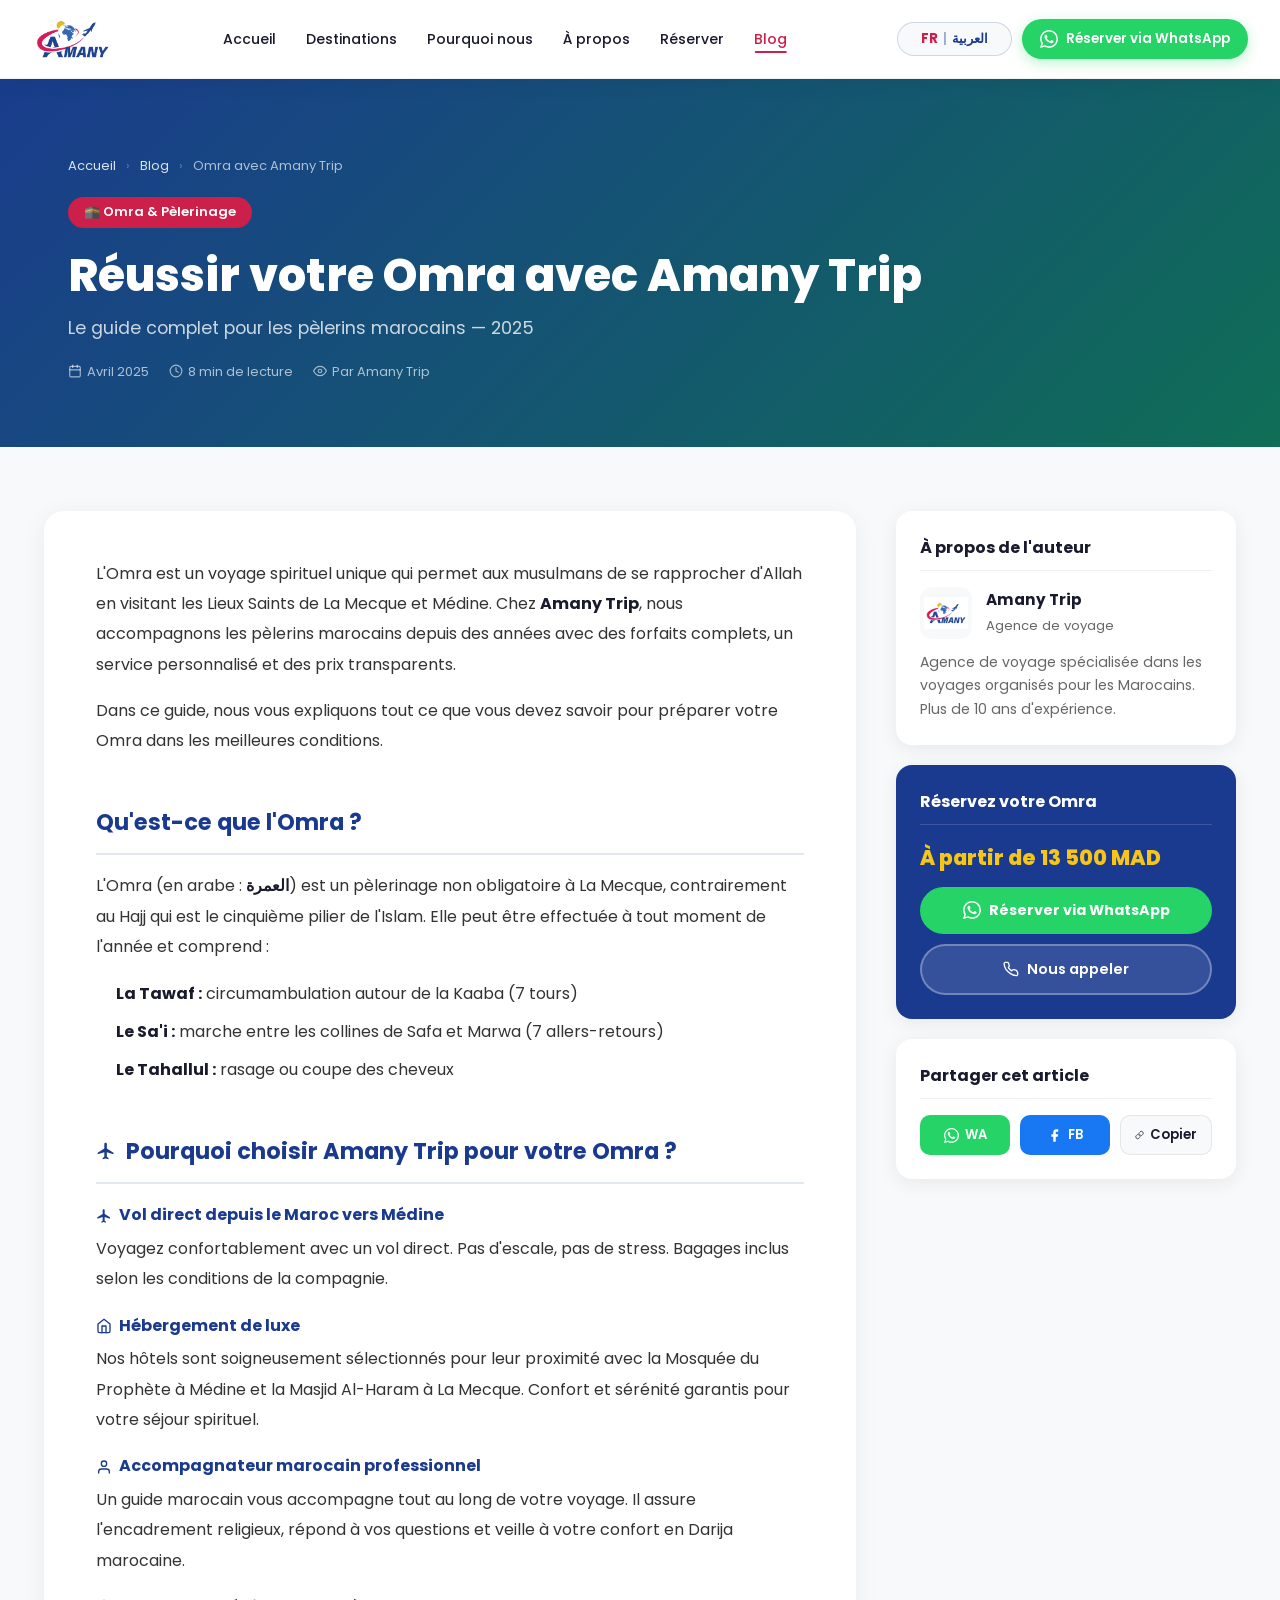
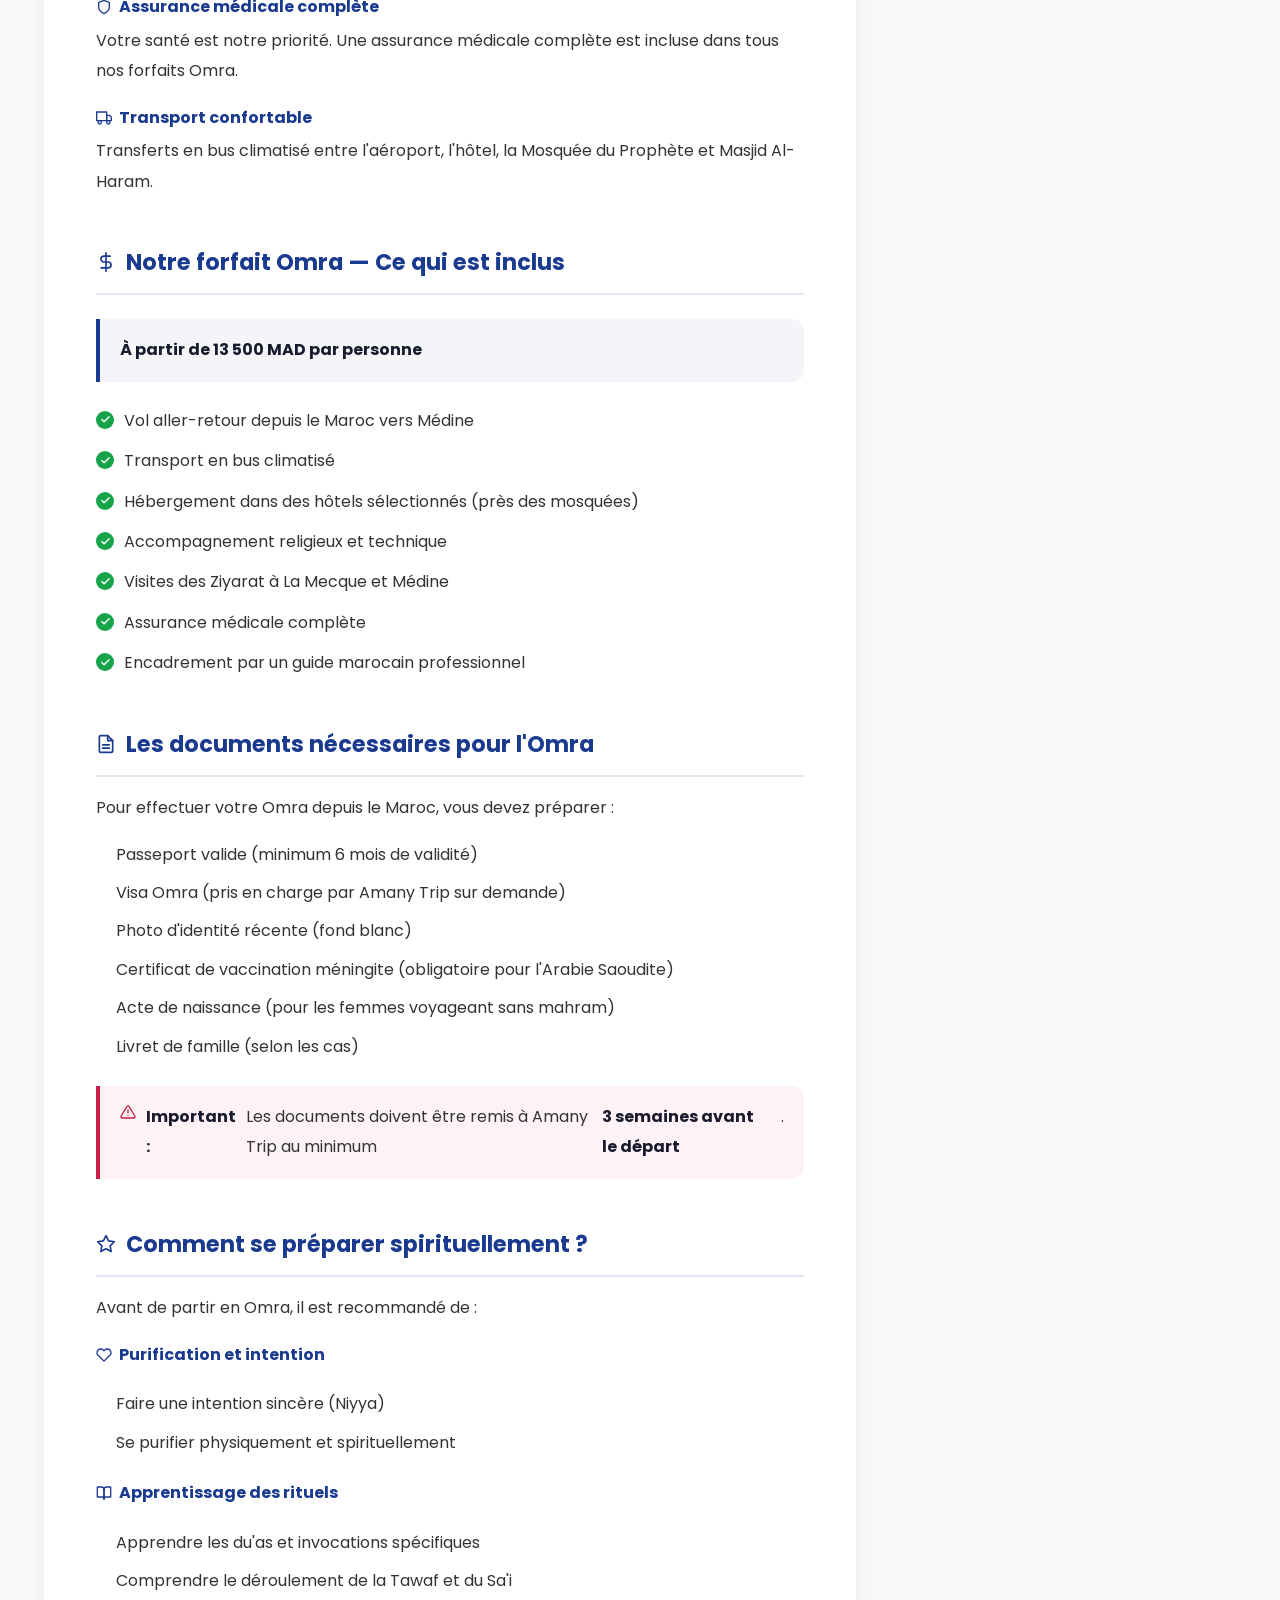
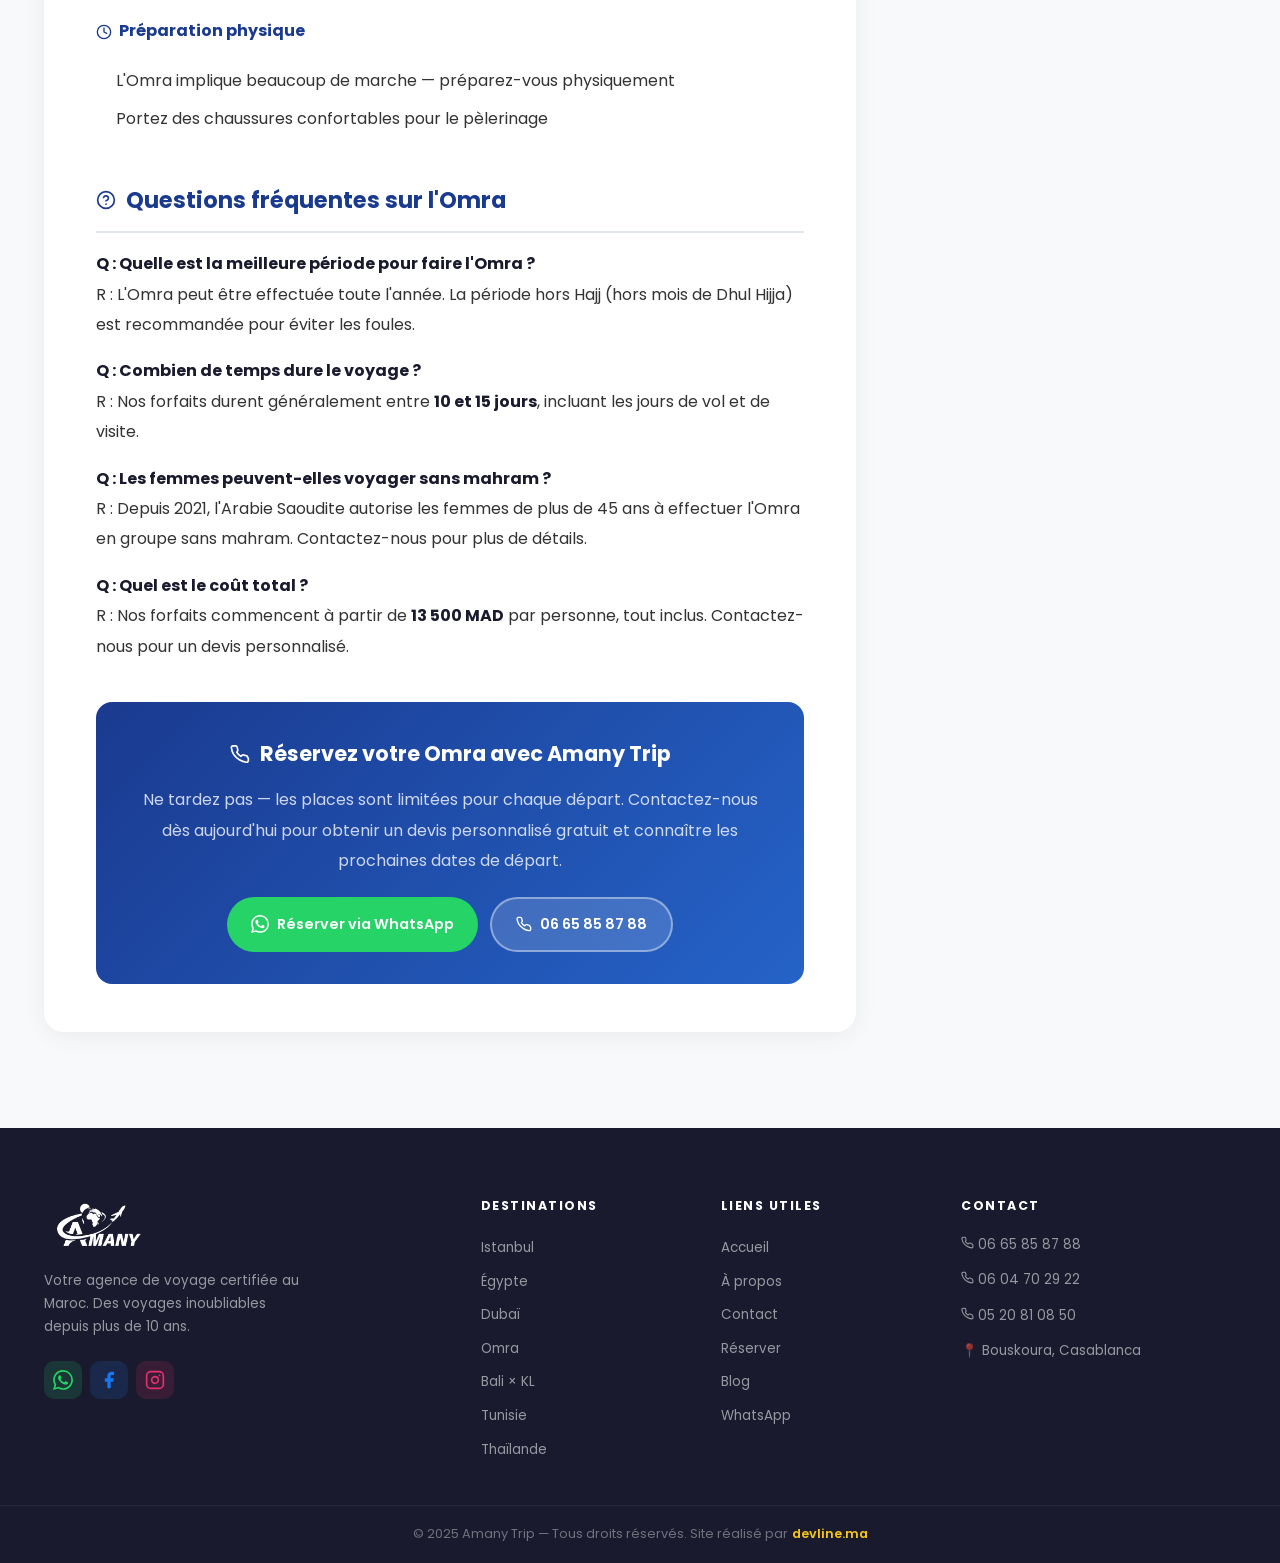
==== blog/omra-avec-amany-trip.html @ c5c7645f "adding the blog page" ====
<!DOCTYPE html>
<html lang="fr" dir="ltr">
<head>
  <meta charset="UTF-8">
  <meta name="viewport" content="width=device-width, initial-scale=1.0">
  <title>Réussir votre Omra avec Amany Trip — Guide Complet 2025</title>
  <meta name="description" content="Guide complet pour réussir votre Omra avec Amany Trip : vols directs depuis le Maroc, hébergement à La Mecque et Médine, documents requis, conseils spirituels et nos forfaits exclusifs à partir de 13 500 MAD.">
  <meta property="og:title" content="Réussir votre Omra avec Amany Trip — Guide Complet 2025">
  <meta property="og:description" content="Guide complet pour réussir votre Omra avec Amany Trip : vols directs, hébergement, documents et forfaits exclusifs à partir de 13 500 MAD.">
  <meta property="og:image" content="https://amanytrip.com/assets/images/logo.png">
  <meta property="og:type" content="article">
  <link rel="canonical" href="https://amanytrip.com/blog/omra-avec-amany-trip.html">
  <link rel="icon" href="../assets/images/logo.png">

  <script type="application/ld+json">
  {
    "@context": "https://schema.org",
    "@type": "Article",
    "headline": "Réussir votre Omra avec Amany Trip — Guide Complet 2025",
    "author": {"@type": "Organization", "name": "Amany Trip"},
    "publisher": {
      "@type": "Organization",
      "name": "Amany Trip",
      "logo": {"@type": "ImageObject", "url": "https://amanytrip.com/assets/images/logo.png"}
    },
    "datePublished": "2025-04-01",
    "dateModified": "2025-04-01",
    "image": "https://amanytrip.com/assets/images/logo.png",
    "description": "Guide complet pour réussir votre Omra avec Amany Trip : vols directs depuis le Maroc, hébergement, documents requis et forfaits exclusifs.",
    "url": "https://amanytrip.com/blog/omra-avec-amany-trip.html"
  }
  </script>

  <link rel="preconnect" href="https://fonts.googleapis.com">
  <link rel="preconnect" href="https://fonts.gstatic.com" crossorigin>
  <link rel="preconnect" href="https://cdn.jsdelivr.net">

  <link rel="preload" href="../assets/images/logo.png" as="image" fetchpriority="high">
  <link rel="preload" href="../assets/images/white logo.png" as="image">
  <link rel="preload" href="https://fonts.googleapis.com/css2?family=Poppins:wght@400;600;700;800&family=Tajawal:wght@400;700;800&display=swap" as="style">

  <link href="https://fonts.googleapis.com/css2?family=Poppins:wght@400;600;700;800&family=Tajawal:wght@400;700;800&display=swap" rel="stylesheet">

  <!-- Inline critical CSS (navbar) -->
  <style>
    :root{--primary:#1a3a8f;--secondary:#2563c8;--accent:#cc1f4a;--yellow:#f5c518;--wa:#25D366;--white:#fff;--light:#f8f9fa;--dark:#1a1a2e;--text:#333;--muted:#666;--radius:16px;--radius-sm:8px;--tr:0.3s cubic-bezier(.4,0,.2,1);--font:'Poppins',sans-serif}
    *,*::before,*::after{box-sizing:border-box;margin:0;padding:0}
    html{scroll-behavior:smooth}
    body{font-family:var(--font);color:var(--text);background:#fff;overflow-x:hidden;line-height:1.6}
    img{max-width:100%;display:block}a{text-decoration:none;color:inherit}ul{list-style:none}button{cursor:pointer;border:none;background:none;font-family:inherit}
    .container{max-width:1240px;margin:0 auto;padding:0 24px}
    .navbar{position:fixed;inset:0 0 auto 0;z-index:1000;background:#fff;box-shadow:0 2px 20px rgba(0,0,0,.07);transition:box-shadow var(--tr)}
    .nav-container{display:flex;align-items:center;justify-content:space-between;padding:10px 32px;max-width:1400px;margin:0 auto}
    .nav-logo img{height:58px}
    .nav-links{display:flex;align-items:center;gap:4px}
    .nav-link{font-size:.88rem;font-weight:500;color:var(--dark);padding:7px 13px;border-radius:8px;transition:var(--tr);position:relative}
    .nav-link::after{content:'';position:absolute;bottom:3px;left:50%;transform:translateX(-50%);width:0;height:2px;background:var(--accent);border-radius:2px;transition:width var(--tr)}
    .nav-link:hover::after,.nav-link.active::after,.nav-link.blog-active::after{width:55%}
    .nav-link:hover,.nav-link.blog-active{color:var(--accent)!important}
    .nav-actions{display:flex;align-items:center;gap:10px}
    .lang-toggle{display:flex;align-items:center;gap:5px;background:var(--light);border:1.5px solid rgba(26,58,143,.18);color:var(--primary);padding:6px 15px;border-radius:100px;font-size:.83rem;font-weight:600;transition:var(--tr);white-space:nowrap;min-width:115px;justify-content:center;cursor:pointer;font-family:var(--font)}
    .lang-toggle:hover{background:rgba(26,58,143,.07)}
    .lang-divider{opacity:.4}.lang-fr.active,.lang-ar.active{color:var(--accent);font-weight:700}
    .btn-whatsapp{display:inline-flex;align-items:center;gap:8px;background:var(--wa);color:#fff;padding:9px 18px;border-radius:100px;font-size:.84rem;font-weight:600;transition:var(--tr);box-shadow:0 4px 14px rgba(37,211,102,.3);white-space:nowrap}
    .btn-whatsapp:hover{background:#1dba58;transform:translateY(-2px)}
    .hamburger{display:none;flex-direction:column;gap:5px;padding:6px}
    .hamburger span{display:block;width:24px;height:2.5px;background:var(--dark);border-radius:2px;transition:var(--tr)}
    .mobile-menu{background:#fff;border-top:1px solid rgba(0,0,0,.06);max-height:0;overflow:hidden;transition:max-height .4s cubic-bezier(.4,0,.2,1)}
    .mobile-menu.open{max-height:580px}
    .mobile-menu ul{display:flex;flex-direction:column;gap:2px;padding:16px 28px 24px}
    .mobile-link{display:block;color:var(--dark)!important;font-size:.97rem;font-weight:500;padding:11px 0;border-bottom:1px solid rgba(0,0,0,.04)}
    .float-wa{position:fixed;bottom:30px;right:30px;width:60px;height:60px;background:var(--wa);border-radius:50%;display:flex;align-items:center;justify-content:center;color:#fff;z-index:9999;box-shadow:0 6px 22px rgba(37,211,102,.45);transition:var(--tr);animation:pulseWa 2.5s ease-in-out infinite;opacity:0;pointer-events:none;transform:scale(.7)}
    .float-wa.visible{opacity:1;pointer-events:all;transform:scale(1)}
    .float-wa:hover{transform:scale(1.1)!important}
    @keyframes pulseWa{0%,100%{box-shadow:0 6px 22px rgba(37,211,102,.45)}50%{box-shadow:0 6px 22px rgba(37,211,102,.45),0 0 0 12px rgba(37,211,102,.12)}}
    .float-wa-tip{position:absolute;right:70px;background:var(--dark);color:#fff;font-size:.76rem;font-weight:600;padding:7px 13px;border-radius:8px;white-space:nowrap;opacity:0;pointer-events:none;transition:var(--tr)}
    .float-wa-tip::after{content:'';position:absolute;left:100%;top:50%;transform:translateY(-50%);border:6px solid transparent;border-left-color:var(--dark)}
    .float-wa:hover .float-wa-tip{opacity:1}
    @media(max-width:1024px){.nav-links,.btn-whatsapp:not(.mobile-wa){display:none}.hamburger{display:flex}.mobile-menu{display:block}}
    @media(max-width:640px){.nav-container{padding:10px 18px}.float-wa{bottom:18px;right:18px}}
  </style>

  <link rel="preload" href="../css/main.css?v=1.1" as="style" onload="this.onload=null;this.rel='stylesheet'">
  <noscript><link rel="stylesheet" href="../css/main.css?v=1.1"></noscript>
  <link rel="preload" href="../css/blog.css?v=1.0" as="style" onload="this.onload=null;this.rel='stylesheet'">
  <noscript><link rel="stylesheet" href="../css/blog.css?v=1.0"></noscript>
  <link rel="stylesheet" href="../css/rtl.css?v=1.1" id="rtl-stylesheet" disabled>
</head>
<body>

<!-- ══════════════════ NAVBAR ══════════════════ -->
<nav class="navbar" id="navbar">
  <div class="nav-container">
    <a href="../index.html" class="nav-logo">
      <img src="../assets/images/logo.png" alt="Amany Trip" width="120" height="58" loading="eager" fetchpriority="high" decoding="sync">
    </a>

    <ul class="nav-links" id="nav-links">
      <li><a href="../index.html#home"         class="nav-link" data-fr="Accueil"       data-ar="الرئيسية">Accueil</a></li>
      <li><a href="../index.html#destinations" class="nav-link" data-fr="Destinations"  data-ar="الوجهات">Destinations</a></li>
      <li><a href="../index.html#pourquoi"     class="nav-link" data-fr="Pourquoi nous" data-ar="لماذا نحن">Pourquoi nous</a></li>
      <li><a href="../index.html#about"        class="nav-link" data-fr="À propos"      data-ar="من نحن">À propos</a></li>
      <li><a href="../index.html#contact"      class="nav-link" data-fr="Réserver"      data-ar="احجز">Réserver</a></li>
      <li><a href="../blog.html"               class="nav-link blog-active" data-fr="Blog" data-ar="المدونة">Blog</a></li>
    </ul>

    <div class="nav-actions">
      <button class="lang-toggle" id="lang-toggle" aria-label="Changer la langue">
        <span class="lang-fr active">FR</span>
        <span class="lang-divider">|</span>
        <span class="lang-ar">العربية</span>
      </button>
      <a href="https://wa.me/212604702922" target="_blank" rel="noopener" class="btn-whatsapp">
        <svg width="18" height="18" viewBox="0 0 24 24" fill="currentColor"><path d="M17.472 14.382c-.297-.149-1.758-.867-2.03-.967-.273-.099-.471-.148-.67.15-.197.297-.767.966-.94 1.164-.173.199-.347.223-.644.075-.297-.15-1.255-.463-2.39-1.475-.883-.788-1.48-1.761-1.653-2.059-.173-.297-.018-.458.13-.606.134-.133.298-.347.446-.52.149-.174.198-.298.298-.497.099-.198.05-.371-.025-.52-.075-.149-.669-1.612-.916-2.207-.242-.579-.487-.5-.669-.51-.173-.008-.371-.01-.57-.01-.198 0-.52.074-.792.372-.272.297-1.04 1.016-1.04 2.479 0 1.462 1.065 2.875 1.213 3.074.149.198 2.096 3.2 5.077 4.487.709.306 1.262.489 1.694.625.712.227 1.36.195 1.871.118.571-.085 1.758-.719 2.006-1.413.248-.694.248-1.289.173-1.413-.074-.124-.272-.198-.57-.347m-5.421 7.403h-.004a9.87 9.87 0 01-5.031-1.378l-.361-.214-3.741.982.998-3.648-.235-.374a9.86 9.86 0 01-1.51-5.26c.001-5.45 4.436-9.884 9.888-9.884 2.64 0 5.122 1.03 6.988 2.898a9.825 9.825 0 012.893 6.994c-.003 5.45-4.437 9.884-9.885 9.884m8.413-18.297A11.815 11.815 0 0012.05 0C5.495 0 .16 5.335.157 11.892c0 2.096.547 4.142 1.588 5.945L.057 24l6.305-1.654a11.882 11.882 0 005.683 1.448h.005c6.554 0 11.89-5.335 11.893-11.893a11.821 11.821 0 00-3.48-8.413z"/></svg>
        <span data-fr="Réserver via WhatsApp" data-ar="احجز عبر واتساب">Réserver via WhatsApp</span>
      </a>
      <button class="hamburger" id="hamburger" aria-label="Menu">
        <span></span><span></span><span></span>
      </button>
    </div>
  </div>

  <div class="mobile-menu" id="mobile-menu">
    <ul>
      <li><a href="../index.html#home"         class="nav-link mobile-link" data-fr="Accueil"       data-ar="الرئيسية">Accueil</a></li>
      <li><a href="../index.html#destinations" class="nav-link mobile-link" data-fr="Destinations"  data-ar="الوجهات">Destinations</a></li>
      <li><a href="../index.html#pourquoi"     class="nav-link mobile-link" data-fr="Pourquoi nous" data-ar="لماذا نحن">Pourquoi nous</a></li>
      <li><a href="../index.html#about"        class="nav-link mobile-link" data-fr="À propos"      data-ar="من نحن">À propos</a></li>
      <li><a href="../index.html#contact"      class="nav-link mobile-link" data-fr="Réserver"      data-ar="احجز">Réserver</a></li>
      <li><a href="../blog.html"               class="nav-link mobile-link" data-fr="Blog"          data-ar="المدونة">Blog</a></li>
      <li>
        <a href="https://wa.me/212604702922" target="_blank" rel="noopener" class="btn-whatsapp mobile-wa">
          <svg width="16" height="16" viewBox="0 0 24 24" fill="currentColor"><path d="M17.472 14.382c-.297-.149-1.758-.867-2.03-.967-.273-.099-.471-.148-.67.15-.197.297-.767.966-.94 1.164-.173.199-.347.223-.644.075-.297-.15-1.255-.463-2.39-1.475-.883-.788-1.48-1.761-1.653-2.059-.173-.297-.018-.458.13-.606.134-.133.298-.347.446-.52.149-.174.198-.298.298-.497.099-.198.05-.371-.025-.52-.075-.149-.669-1.612-.916-2.207-.242-.579-.487-.5-.669-.51-.173-.008-.371-.01-.57-.01-.198 0-.52.074-.792.372-.272.297-1.04 1.016-1.04 2.479 0 1.462 1.065 2.875 1.213 3.074.149.198 2.096 3.2 5.077 4.487.709.306 1.262.489 1.694.625.712.227 1.36.195 1.871.118.571-.085 1.758-.719 2.006-1.413.248-.694.248-1.289.173-1.413-.074-.124-.272-.198-.57-.347m-5.421 7.403h-.004a9.87 9.87 0 01-5.031-1.378l-.361-.214-3.741.982.998-3.648-.235-.374a9.86 9.86 0 01-1.51-5.26c.001-5.45 4.436-9.884 9.888-9.884 2.64 0 5.122 1.03 6.988 2.898a9.825 9.825 0 012.893 6.994c-.003 5.45-4.437 9.884-9.885 9.884m8.413-18.297A11.815 11.815 0 0012.05 0C5.495 0 .16 5.335.157 11.892c0 2.096.547 4.142 1.588 5.945L.057 24l6.305-1.654a11.882 11.882 0 005.683 1.448h.005c6.554 0 11.89-5.335 11.893-11.893a11.821 11.821 0 00-3.48-8.413z"/></svg>
          <span data-fr="Réserver via WhatsApp" data-ar="احجز عبر واتساب">Réserver via WhatsApp</span>
        </a>
      </li>
    </ul>
  </div>
</nav>

<!-- ══════════════════ ARTICLE HERO ══════════════════ -->
<section class="article-hero" aria-label="Article Omra">
  <div class="article-hero-bg" aria-hidden="true">
    <picture>
      <source media="(max-width: 768px)" srcset="../assets/images/omra-blog-phone.jpg">
      <img src="../assets/images/omra-blog-pc.jpg" alt="" fetchpriority="high" decoding="async">
    </picture>
  </div>
  <div class="container">
    <div class="article-hero-inner">
      <nav class="breadcrumb" aria-label="Fil d'Ariane">
        <a href="../index.html" data-fr="Accueil" data-ar="الرئيسية">Accueil</a>
        <span class="bc-sep">›</span>
        <a href="../blog.html" data-fr="Blog" data-ar="المدونة">Blog</a>
        <span class="bc-sep">›</span>
        <span data-fr="Omra avec Amany Trip" data-ar="العمرة مع أماني تريب">Omra avec Amany Trip</span>
      </nav>

      <span class="article-category-badge">🕋 <span data-fr="Omra &amp; Pèlerinage" data-ar="العمرة والحج">Omra &amp; Pèlerinage</span></span>

      <h1 data-fr="Réussir votre Omra avec Amany Trip"
          data-ar="نجاح عمرتك مع أماني تريب">
        Réussir votre Omra avec Amany Trip
      </h1>
      <p class="article-subtitle"
         data-fr="Le guide complet pour les pèlerins marocains — 2025"
         data-ar="الدليل الشامل للحجاج المغاربة — 2025">
        Le guide complet pour les pèlerins marocains — 2025
      </p>

      <div class="article-meta">
        <span class="meta-item">
          <svg class="ic" width="14" height="14" viewBox="0 0 24 24" fill="none" stroke="currentColor" stroke-width="2" stroke-linecap="round" stroke-linejoin="round" aria-hidden="true"><rect x="3" y="4" width="18" height="18" rx="2"/><line x1="16" y1="2" x2="16" y2="6"/><line x1="8" y1="2" x2="8" y2="6"/><line x1="3" y1="10" x2="21" y2="10"/></svg>
          <span data-fr="Avril 2025" data-ar="أبريل 2025">Avril 2025</span>
        </span>
        <span class="meta-item">
          <svg class="ic" width="14" height="14" viewBox="0 0 24 24" fill="none" stroke="currentColor" stroke-width="2" stroke-linecap="round" stroke-linejoin="round" aria-hidden="true"><circle cx="12" cy="12" r="10"/><polyline points="12 6 12 12 16 14"/></svg>
          <span data-fr="8 min de lecture" data-ar="8 دقائق قراءة">8 min de lecture</span>
        </span>
        <span class="meta-item">
          <svg class="ic" width="14" height="14" viewBox="0 0 24 24" fill="none" stroke="currentColor" stroke-width="2" stroke-linecap="round" stroke-linejoin="round" aria-hidden="true"><path d="M1 12s4-8 11-8 11 8 11 8-4 8-11 8-11-8-11-8z"/><circle cx="12" cy="12" r="3"/></svg>
          <span data-fr="Par Amany Trip" data-ar="بقلم أماني تريب">Par Amany Trip</span>
        </span>
      </div>
    </div>
  </div>
</section>

<!-- ══════════════════ ARTICLE BODY ══════════════════ -->
<div class="article-wrapper">
  <div class="container">
    <div class="article-layout">

      <!-- ── LEFT: Article content ── -->
      <main class="article-content-wrap">
        <article class="article-content" id="article-content">

          <!-- ═══ FRENCH VERSION ═══ -->
          <div class="lang-block lang-block-fr">

            <p>L'Omra est un voyage spirituel unique qui permet aux musulmans de se rapprocher d'Allah en visitant les Lieux Saints de La Mecque et Médine. Chez <strong>Amany Trip</strong>, nous accompagnons les pèlerins marocains depuis des années avec des forfaits complets, un service personnalisé et des prix transparents.</p>

            <p>Dans ce guide, nous vous expliquons tout ce que vous devez savoir pour préparer votre Omra dans les meilleures conditions.</p>

            <h2>Qu'est-ce que l'Omra ?</h2>
            <p>L'Omra (en arabe : <strong>العمرة</strong>) est un pèlerinage non obligatoire à La Mecque, contrairement au Hajj qui est le cinquième pilier de l'Islam. Elle peut être effectuée à tout moment de l'année et comprend :</p>
            <ul>
              <li><strong>La Tawaf :</strong> circumambulation autour de la Kaaba (7 tours)</li>
              <li><strong>Le Sa'i :</strong> marche entre les collines de Safa et Marwa (7 allers-retours)</li>
              <li><strong>Le Tahallul :</strong> rasage ou coupe des cheveux</li>
            </ul>

            <h2>
              <svg width="20" height="20" viewBox="0 0 24 24" fill="currentColor" aria-hidden="true"><path d="M21 16v-2l-8-5V3.5c0-.83-.67-1.5-1.5-1.5S10 2.67 10 3.5V9l-8 5v2l8-2.5V19l-2 1.5V22l3.5-1 3.5 1v-1.5L13 19v-5.5l8 2.5z"/></svg>
              Pourquoi choisir Amany Trip pour votre Omra ?
            </h2>

            <p><strong class="feature-label">
              <svg width="16" height="16" viewBox="0 0 24 24" fill="currentColor" aria-hidden="true"><path d="M21 16v-2l-8-5V3.5c0-.83-.67-1.5-1.5-1.5S10 2.67 10 3.5V9l-8 5v2l8-2.5V19l-2 1.5V22l3.5-1 3.5 1v-1.5L13 19v-5.5l8 2.5z"/></svg>
              Vol direct depuis le Maroc vers Médine
            </strong><br>
            Voyagez confortablement avec un vol direct. Pas d'escale, pas de stress. Bagages inclus selon les conditions de la compagnie.</p>

            <p><strong class="feature-label">
              <svg width="16" height="16" viewBox="0 0 24 24" fill="none" stroke="currentColor" stroke-width="2" stroke-linecap="round" stroke-linejoin="round" aria-hidden="true"><path d="M3 9l9-7 9 7v11a2 2 0 0 1-2 2H5a2 2 0 0 1-2-2z"/><polyline points="9 22 9 12 15 12 15 22"/></svg>
              Hébergement de luxe
            </strong><br>
            Nos hôtels sont soigneusement sélectionnés pour leur proximité avec la Mosquée du Prophète à Médine et la Masjid Al-Haram à La Mecque. Confort et sérénité garantis pour votre séjour spirituel.</p>

            <p><strong class="feature-label">
              <svg width="16" height="16" viewBox="0 0 24 24" fill="none" stroke="currentColor" stroke-width="2" stroke-linecap="round" stroke-linejoin="round" aria-hidden="true"><path d="M20 21v-2a4 4 0 0 0-4-4H8a4 4 0 0 0-4 4v2"/><circle cx="12" cy="7" r="4"/></svg>
              Accompagnateur marocain professionnel
            </strong><br>
            Un guide marocain vous accompagne tout au long de votre voyage. Il assure l'encadrement religieux, répond à vos questions et veille à votre confort en Darija marocaine.</p>

            <p><strong class="feature-label">
              <svg width="16" height="16" viewBox="0 0 24 24" fill="none" stroke="currentColor" stroke-width="2" stroke-linecap="round" stroke-linejoin="round" aria-hidden="true"><path d="M12 22s8-4 8-10V5l-8-3-8 3v7c0 6 8 10 8 10z"/></svg>
              Assurance médicale complète
            </strong><br>
            Votre santé est notre priorité. Une assurance médicale complète est incluse dans tous nos forfaits Omra.</p>

            <p><strong class="feature-label">
              <svg width="16" height="16" viewBox="0 0 24 24" fill="none" stroke="currentColor" stroke-width="2" stroke-linecap="round" stroke-linejoin="round" aria-hidden="true"><rect x="1" y="3" width="15" height="13"/><polygon points="16 8 20 8 23 11 23 16 16 16 16 8"/><circle cx="5.5" cy="18.5" r="2.5"/><circle cx="18.5" cy="18.5" r="2.5"/></svg>
              Transport confortable
            </strong><br>
            Transferts en bus climatisé entre l'aéroport, l'hôtel, la Mosquée du Prophète et Masjid Al-Haram.</p>

            <h2>
              <svg width="20" height="20" viewBox="0 0 24 24" fill="none" stroke="currentColor" stroke-width="2" stroke-linecap="round" stroke-linejoin="round" aria-hidden="true"><line x1="12" y1="1" x2="12" y2="23"/><path d="M17 5H9.5a3.5 3.5 0 0 0 0 7h5a3.5 3.5 0 0 1 0 7H6"/></svg>
              Notre forfait Omra — Ce qui est inclus
            </h2>
            <div class="info-box">
              <strong>À partir de 13 500 MAD par personne</strong>
            </div>
            <ul class="list-included">
              <li>Vol aller-retour depuis le Maroc vers Médine</li>
              <li>Transport en bus climatisé</li>
              <li>Hébergement dans des hôtels sélectionnés (près des mosquées)</li>
              <li>Accompagnement religieux et technique</li>
              <li>Visites des Ziyarat à La Mecque et Médine</li>
              <li>Assurance médicale complète</li>
              <li>Encadrement par un guide marocain professionnel</li>
            </ul>

            <h2>
              <svg width="20" height="20" viewBox="0 0 24 24" fill="none" stroke="currentColor" stroke-width="2" stroke-linecap="round" stroke-linejoin="round" aria-hidden="true"><path d="M14 2H6a2 2 0 0 0-2 2v16a2 2 0 0 0 2 2h12a2 2 0 0 0 2-2V8z"/><polyline points="14 2 14 8 20 8"/><line x1="16" y1="13" x2="8" y2="13"/><line x1="16" y1="17" x2="8" y2="17"/></svg>
              Les documents nécessaires pour l'Omra
            </h2>
            <p>Pour effectuer votre Omra depuis le Maroc, vous devez préparer :</p>
            <ul>
              <li>Passeport valide (minimum 6 mois de validité)</li>
              <li>Visa Omra (pris en charge par Amany Trip sur demande)</li>
              <li>Photo d'identité récente (fond blanc)</li>
              <li>Certificat de vaccination méningite (obligatoire pour l'Arabie Saoudite)</li>
              <li>Acte de naissance (pour les femmes voyageant sans mahram)</li>
              <li>Livret de famille (selon les cas)</li>
            </ul>
            <div class="warning-box">
              <svg width="16" height="16" viewBox="0 0 24 24" fill="none" stroke="currentColor" stroke-width="2" stroke-linecap="round" stroke-linejoin="round" aria-hidden="true"><path d="M10.29 3.86L1.82 18a2 2 0 0 0 1.71 3h16.94a2 2 0 0 0 1.71-3L13.71 3.86a2 2 0 0 0-3.42 0z"/><line x1="12" y1="9" x2="12" y2="13"/><line x1="12" y1="17" x2="12.01" y2="17"/></svg>
              <strong>Important :</strong> Les documents doivent être remis à Amany Trip au minimum <strong>3 semaines avant le départ</strong>.
            </div>

            <h2>
              <svg width="20" height="20" viewBox="0 0 24 24" fill="none" stroke="currentColor" stroke-width="2" stroke-linecap="round" stroke-linejoin="round" aria-hidden="true"><polygon points="12 2 15.09 8.26 22 9.27 17 14.14 18.18 21.02 12 17.77 5.82 21.02 7 14.14 2 9.27 8.91 8.26 12 2"/></svg>
              Comment se préparer spirituellement ?
            </h2>
            <p>Avant de partir en Omra, il est recommandé de :</p>
            <p><strong class="feature-label">
              <svg width="16" height="16" viewBox="0 0 24 24" fill="none" stroke="currentColor" stroke-width="2" stroke-linecap="round" stroke-linejoin="round" aria-hidden="true"><path d="M20.84 4.61a5.5 5.5 0 0 0-7.78 0L12 5.67l-1.06-1.06a5.5 5.5 0 0 0-7.78 7.78l1.06 1.06L12 21.23l7.78-7.78 1.06-1.06a5.5 5.5 0 0 0 0-7.78z"/></svg>
              Purification et intention
            </strong></p>
            <ul>
              <li>Faire une intention sincère (Niyya)</li>
              <li>Se purifier physiquement et spirituellement</li>
            </ul>
            <p><strong class="feature-label">
              <svg width="16" height="16" viewBox="0 0 24 24" fill="none" stroke="currentColor" stroke-width="2" stroke-linecap="round" stroke-linejoin="round" aria-hidden="true"><path d="M2 3h6a4 4 0 0 1 4 4v14a3 3 0 0 0-3-3H2z"/><path d="M22 3h-6a4 4 0 0 0-4 4v14a3 3 0 0 1 3-3h7z"/></svg>
              Apprentissage des rituels
            </strong></p>
            <ul>
              <li>Apprendre les du'as et invocations spécifiques</li>
              <li>Comprendre le déroulement de la Tawaf et du Sa'i</li>
            </ul>
            <p><strong class="feature-label">
              <svg width="16" height="16" viewBox="0 0 24 24" fill="none" stroke="currentColor" stroke-width="2" stroke-linecap="round" stroke-linejoin="round" aria-hidden="true"><circle cx="12" cy="12" r="10"/><polyline points="12 6 12 12 16 14"/></svg>
              Préparation physique
            </strong></p>
            <ul>
              <li>L'Omra implique beaucoup de marche — préparez-vous physiquement</li>
              <li>Portez des chaussures confortables pour le pèlerinage</li>
            </ul>

            <h2>
              <svg width="20" height="20" viewBox="0 0 24 24" fill="none" stroke="currentColor" stroke-width="2" stroke-linecap="round" stroke-linejoin="round" aria-hidden="true"><circle cx="12" cy="12" r="10"/><path d="M9.09 9a3 3 0 0 1 5.83 1c0 2-3 3-3 3"/><line x1="12" y1="17" x2="12.01" y2="17"/></svg>
              Questions fréquentes sur l'Omra
            </h2>

            <p><strong>Q : Quelle est la meilleure période pour faire l'Omra ?</strong><br>
            R : L'Omra peut être effectuée toute l'année. La période hors Hajj (hors mois de Dhul Hijja) est recommandée pour éviter les foules.</p>

            <p><strong>Q : Combien de temps dure le voyage ?</strong><br>
            R : Nos forfaits durent généralement entre <strong>10 et 15 jours</strong>, incluant les jours de vol et de visite.</p>

            <p><strong>Q : Les femmes peuvent-elles voyager sans mahram ?</strong><br>
            R : Depuis 2021, l'Arabie Saoudite autorise les femmes de plus de 45 ans à effectuer l'Omra en groupe sans mahram. Contactez-nous pour plus de détails.</p>

            <p><strong>Q : Quel est le coût total ?</strong><br>
            R : Nos forfaits commencent à partir de <strong>13 500 MAD</strong> par personne, tout inclus. Contactez-nous pour un devis personnalisé.</p>

            <div class="cta-box">
              <h3>
                <svg width="20" height="20" viewBox="0 0 24 24" fill="none" stroke="currentColor" stroke-width="2" stroke-linecap="round" stroke-linejoin="round" aria-hidden="true"><path d="M22 16.92v3a2 2 0 0 1-2.18 2 19.79 19.79 0 0 1-8.63-3.07A19.5 19.5 0 0 1 4.69 13a19.79 19.79 0 0 1-3.07-8.67A2 2 0 0 1 3.6 2.18h3a2 2 0 0 1 2 1.72 12.84 12.84 0 0 0 .7 2.81 2 2 0 0 1-.45 2.11L8.09 9.91A16 16 0 0 0 13 14.83l1.27-1.27a2 2 0 0 1 2.11-.45 12.84 12.84 0 0 0 2.81.7A2 2 0 0 1 21 16z"/></svg>
                Réservez votre Omra avec Amany Trip
              </h3>
              <p>Ne tardez pas — les places sont limitées pour chaque départ. Contactez-nous dès aujourd'hui pour obtenir un devis personnalisé gratuit et connaître les prochaines dates de départ.</p>
              <div class="cta-btns">
                <a href="https://wa.me/212604702922?text=Bonjour%2C%20je%20souhaite%20r%C3%A9server%20l%27Omra%20avec%20Amany%20Trip" target="_blank" rel="noopener" class="btn-wa-art">
                  <svg width="18" height="18" viewBox="0 0 24 24" fill="currentColor" aria-hidden="true"><path d="M17.472 14.382c-.297-.149-1.758-.867-2.03-.967-.273-.099-.471-.148-.67.15-.197.297-.767.966-.94 1.164-.173.199-.347.223-.644.075-.297-.15-1.255-.463-2.39-1.475-.883-.788-1.48-1.761-1.653-2.059-.173-.297-.018-.458.13-.606.134-.133.298-.347.446-.52.149-.174.198-.298.298-.497.099-.198.05-.371-.025-.52-.075-.149-.669-1.612-.916-2.207-.242-.579-.487-.5-.669-.51-.173-.008-.371-.01-.57-.01-.198 0-.52.074-.792.372-.272.297-1.04 1.016-1.04 2.479 0 1.462 1.065 2.875 1.213 3.074.149.198 2.096 3.2 5.077 4.487.709.306 1.262.489 1.694.625.712.227 1.36.195 1.871.118.571-.085 1.758-.719 2.006-1.413.248-.694.248-1.289.173-1.413-.074-.124-.272-.198-.57-.347m-5.421 7.403h-.004a9.87 9.87 0 01-5.031-1.378l-.361-.214-3.741.982.998-3.648-.235-.374a9.86 9.86 0 01-1.51-5.26c.001-5.45 4.436-9.884 9.888-9.884 2.64 0 5.122 1.03 6.988 2.898a9.825 9.825 0 012.893 6.994c-.003 5.45-4.437 9.884-9.885 9.884m8.413-18.297A11.815 11.815 0 0012.05 0C5.495 0 .16 5.335.157 11.892c0 2.096.547 4.142 1.588 5.945L.057 24l6.305-1.654a11.882 11.882 0 005.683 1.448h.005c6.554 0 11.89-5.335 11.893-11.893a11.821 11.821 0 00-3.48-8.413z"/></svg>
                  Réserver via WhatsApp
                </a>
                <a href="tel:+212665858788" class="btn-tel-art">
                  <svg width="16" height="16" viewBox="0 0 24 24" fill="none" stroke="currentColor" stroke-width="2" stroke-linecap="round" stroke-linejoin="round" aria-hidden="true"><path d="M22 16.92v3a2 2 0 0 1-2.18 2 19.79 19.79 0 0 1-8.63-3.07A19.5 19.5 0 0 1 4.69 13a19.79 19.79 0 0 1-3.07-8.67A2 2 0 0 1 3.6 2.18h3a2 2 0 0 1 2 1.72 12.84 12.84 0 0 0 .7 2.81 2 2 0 0 1-.45 2.11L8.09 9.91A16 16 0 0 0 13 14.83l1.27-1.27a2 2 0 0 1 2.11-.45 12.84 12.84 0 0 0 2.81.7A2 2 0 0 1 21 16z"/></svg>
                  06 65 85 87 88
                </a>
              </div>
            </div>

          </div><!-- end .lang-block-fr -->

          <!-- ═══ ARABIC VERSION ═══ -->
          <div class="lang-block lang-block-ar" style="display:none; direction:rtl; text-align:right;">

            <p>العمرة رحلة روحية فريدة تتيح للمسلمين التقرب من الله بزيارة البقاع المقدسة في مكة المكرمة والمدينة المنورة. في <strong>أماني تريب</strong>، نرافق الحجاج المغاربة منذ سنوات بباقات متكاملة وخدمة شخصية وأسعار شفافة.</p>

            <p>في هذا الدليل، نشرح لك كل ما تحتاج معرفته للتحضير لعمرتك في أفضل الظروف.</p>

            <h2>ما هي العمرة؟</h2>
            <p>العمرة هي حج غير واجب إلى مكة المكرمة، على عكس الحج الذي هو الركن الخامس من أركان الإسلام. يمكن أداؤها في أي وقت من السنة وتشمل:</p>
            <ul>
              <li><strong>الطواف:</strong> سبعة أشواط حول الكعبة المشرفة</li>
              <li><strong>السعي:</strong> المشي بين الصفا والمروة (سبعة أشواط)</li>
              <li><strong>التحلل:</strong> حلق أو تقصير الشعر</li>
            </ul>

            <h2>
              <svg width="20" height="20" viewBox="0 0 24 24" fill="currentColor" aria-hidden="true"><path d="M21 16v-2l-8-5V3.5c0-.83-.67-1.5-1.5-1.5S10 2.67 10 3.5V9l-8 5v2l8-2.5V19l-2 1.5V22l3.5-1 3.5 1v-1.5L13 19v-5.5l8 2.5z"/></svg>
              لماذا تختار أماني تريب لعمرتك؟
            </h2>

            <p><strong class="feature-label">
              <svg width="16" height="16" viewBox="0 0 24 24" fill="currentColor" aria-hidden="true"><path d="M21 16v-2l-8-5V3.5c0-.83-.67-1.5-1.5-1.5S10 2.67 10 3.5V9l-8 5v2l8-2.5V19l-2 1.5V22l3.5-1 3.5 1v-1.5L13 19v-5.5l8 2.5z"/></svg>
              رحلة مباشرة من المغرب إلى المدينة المنورة
            </strong><br>
            سافر بكل ارتياح برحلة مباشرة. بدون توقف ودون ضغط. الأمتعة مشمولة وفق شروط الناقل الجوي.</p>

            <p><strong class="feature-label">
              <svg width="16" height="16" viewBox="0 0 24 24" fill="none" stroke="currentColor" stroke-width="2" stroke-linecap="round" stroke-linejoin="round" aria-hidden="true"><path d="M3 9l9-7 9 7v11a2 2 0 0 1-2 2H5a2 2 0 0 1-2-2z"/><polyline points="9 22 9 12 15 12 15 22"/></svg>
              إقامة فاخرة
            </strong><br>
            تم اختيار فنادقنا بعناية لقربها من المسجد النبوي في المدينة والمسجد الحرام في مكة. راحة وطمأنينة مضمونتان لإقامتك الروحية.</p>

            <p><strong class="feature-label">
              <svg width="16" height="16" viewBox="0 0 24 24" fill="none" stroke="currentColor" stroke-width="2" stroke-linecap="round" stroke-linejoin="round" aria-hidden="true"><path d="M20 21v-2a4 4 0 0 0-4-4H8a4 4 0 0 0-4 4v2"/><circle cx="12" cy="7" r="4"/></svg>
              مرافق مغربي محترف
            </strong><br>
            مرشد مغربي يرافقك طوال رحلتك. يضمن التأطير الديني، يجيب على أسئلتك ويسهر على راحتك باللهجة المغربية.</p>

            <p><strong class="feature-label">
              <svg width="16" height="16" viewBox="0 0 24 24" fill="none" stroke="currentColor" stroke-width="2" stroke-linecap="round" stroke-linejoin="round" aria-hidden="true"><path d="M12 22s8-4 8-10V5l-8-3-8 3v7c0 6 8 10 8 10z"/></svg>
              تأمين طبي شامل
            </strong><br>
            صحتك أولويتنا. التأمين الطبي الشامل مشمول في جميع باقات العمرة.</p>

            <p><strong class="feature-label">
              <svg width="16" height="16" viewBox="0 0 24 24" fill="none" stroke="currentColor" stroke-width="2" stroke-linecap="round" stroke-linejoin="round" aria-hidden="true"><rect x="1" y="3" width="15" height="13"/><polygon points="16 8 20 8 23 11 23 16 16 16 16 8"/><circle cx="5.5" cy="18.5" r="2.5"/><circle cx="18.5" cy="18.5" r="2.5"/></svg>
              نقل مريح
            </strong><br>
            تنقلات بحافلة مكيفة بين المطار والفندق والمسجد النبوي والمسجد الحرام.</p>

            <h2>
              <svg width="20" height="20" viewBox="0 0 24 24" fill="none" stroke="currentColor" stroke-width="2" stroke-linecap="round" stroke-linejoin="round" aria-hidden="true"><line x1="12" y1="1" x2="12" y2="23"/><path d="M17 5H9.5a3.5 3.5 0 0 0 0 7h5a3.5 3.5 0 0 1 0 7H6"/></svg>
              باقة العمرة — ما المشمول
            </h2>
            <div class="info-box">
              <strong>ابتداءً من 13,500 درهم للشخص</strong>
            </div>
            <ul class="list-included">
              <li>رحلة جوية ذهاباً وإياباً من المغرب إلى المدينة المنورة</li>
              <li>نقل بحافلة مكيفة</li>
              <li>إقامة في فنادق مختارة (قرب المساجد)</li>
              <li>تأطير ديني وتقني</li>
              <li>زيارة الزيارات في مكة والمدينة</li>
              <li>تأمين طبي شامل</li>
              <li>مرافقة مرشد مغربي محترف</li>
            </ul>

            <h2>
              <svg width="20" height="20" viewBox="0 0 24 24" fill="none" stroke="currentColor" stroke-width="2" stroke-linecap="round" stroke-linejoin="round" aria-hidden="true"><path d="M14 2H6a2 2 0 0 0-2 2v16a2 2 0 0 0 2 2h12a2 2 0 0 0 2-2V8z"/><polyline points="14 2 14 8 20 8"/><line x1="16" y1="13" x2="8" y2="13"/><line x1="16" y1="17" x2="8" y2="17"/></svg>
              الوثائق المطلوبة للعمرة
            </h2>
            <p>للقيام بعمرتك من المغرب، يجب إعداد:</p>
            <ul>
              <li>جواز سفر ساري المفعول (6 أشهر على الأقل)</li>
              <li>تأشيرة العمرة (يتكفل بها أماني تريب عند الطلب)</li>
              <li>صورة شخصية حديثة (خلفية بيضاء)</li>
              <li>شهادة تطعيم الحمى الشوكية (إلزامية للمملكة العربية السعودية)</li>
              <li>عقد الازدواج أو رفقة محرم (للنساء)</li>
            </ul>
            <div class="warning-box">
              <svg width="16" height="16" viewBox="0 0 24 24" fill="none" stroke="currentColor" stroke-width="2" stroke-linecap="round" stroke-linejoin="round" aria-hidden="true"><path d="M10.29 3.86L1.82 18a2 2 0 0 0 1.71 3h16.94a2 2 0 0 0 1.71-3L13.71 3.86a2 2 0 0 0-3.42 0z"/><line x1="12" y1="9" x2="12" y2="13"/><line x1="12" y1="17" x2="12.01" y2="17"/></svg>
              <strong>مهم:</strong> يجب تسليم الوثائق لأماني تريب قبل <strong>3 أسابيع من الانطلاق</strong>.
            </div>

            <h2>
              <svg width="20" height="20" viewBox="0 0 24 24" fill="none" stroke="currentColor" stroke-width="2" stroke-linecap="round" stroke-linejoin="round" aria-hidden="true"><polygon points="12 2 15.09 8.26 22 9.27 17 14.14 18.18 21.02 12 17.77 5.82 21.02 7 14.14 2 9.27 8.91 8.26 12 2"/></svg>
              كيف تتحضر روحياً؟
            </h2>
            <p>قبل سفرك للعمرة، يُنصح بـ:</p>
            <p><strong class="feature-label">
              <svg width="16" height="16" viewBox="0 0 24 24" fill="none" stroke="currentColor" stroke-width="2" stroke-linecap="round" stroke-linejoin="round" aria-hidden="true"><path d="M20.84 4.61a5.5 5.5 0 0 0-7.78 0L12 5.67l-1.06-1.06a5.5 5.5 0 0 0-7.78 7.78l1.06 1.06L12 21.23l7.78-7.78 1.06-1.06a5.5 5.5 0 0 0 0-7.78z"/></svg>
              الطهارة والنية
            </strong></p>
            <ul>
              <li>استحضار النية الصادقة</li>
              <li>التطهر الجسدي والروحي</li>
            </ul>
            <p><strong class="feature-label">
              <svg width="16" height="16" viewBox="0 0 24 24" fill="none" stroke="currentColor" stroke-width="2" stroke-linecap="round" stroke-linejoin="round" aria-hidden="true"><path d="M2 3h6a4 4 0 0 1 4 4v14a3 3 0 0 0-3-3H2z"/><path d="M22 3h-6a4 4 0 0 0-4 4v14a3 3 0 0 1 3-3h7z"/></svg>
              تعلم المناسك
            </strong></p>
            <ul>
              <li>تعلم الأدعية والأذكار الخاصة</li>
              <li>فهم مراحل الطواف والسعي</li>
            </ul>
            <p><strong class="feature-label">
              <svg width="16" height="16" viewBox="0 0 24 24" fill="none" stroke="currentColor" stroke-width="2" stroke-linecap="round" stroke-linejoin="round" aria-hidden="true"><circle cx="12" cy="12" r="10"/><polyline points="12 6 12 12 16 14"/></svg>
              التحضير الجسدي
            </strong></p>
            <ul>
              <li>العمرة تتطلب كثيراً من المشي — تحضر جسدياً</li>
              <li>ارتدِ أحذية مريحة للحج</li>
            </ul>

            <h2>
              <svg width="20" height="20" viewBox="0 0 24 24" fill="none" stroke="currentColor" stroke-width="2" stroke-linecap="round" stroke-linejoin="round" aria-hidden="true"><circle cx="12" cy="12" r="10"/><path d="M9.09 9a3 3 0 0 1 5.83 1c0 2-3 3-3 3"/><line x1="12" y1="17" x2="12.01" y2="17"/></svg>
              أسئلة شائعة حول العمرة
            </h2>

            <p><strong>س: ما أفضل وقت لأداء العمرة؟</strong><br>
            ج: يمكن أداء العمرة طوال السنة. يُنصح بالفترة خارج الحج لتجنب الازدحام.</p>

            <p><strong>س: كم مدة الرحلة؟</strong><br>
            ج: تتراوح باقاتنا بين <strong>10 و15 يوماً</strong> شاملاً أيام الطيران والزيارات.</p>

            <p><strong>س: هل يمكن للمرأة السفر بدون محرم؟</strong><br>
            ج: منذ 2021، تسمح المملكة العربية السعودية للنساء فوق 45 سنة بأداء العمرة ضمن مجموعة بدون محرم. تواصل معنا للمزيد.</p>

            <p><strong>س: ما التكلفة الإجمالية؟</strong><br>
            ج: تبدأ باقاتنا من <strong>13,500 درهم</strong> للشخص، شاملة لكل شيء. تواصل معنا للحصول على عرض مخصص.</p>

            <div class="cta-box">
              <h3>
                <svg width="20" height="20" viewBox="0 0 24 24" fill="none" stroke="currentColor" stroke-width="2" stroke-linecap="round" stroke-linejoin="round" aria-hidden="true"><path d="M22 16.92v3a2 2 0 0 1-2.18 2 19.79 19.79 0 0 1-8.63-3.07A19.5 19.5 0 0 1 4.69 13a19.79 19.79 0 0 1-3.07-8.67A2 2 0 0 1 3.6 2.18h3a2 2 0 0 1 2 1.72 12.84 12.84 0 0 0 .7 2.81 2 2 0 0 1-.45 2.11L8.09 9.91A16 16 0 0 0 13 14.83l1.27-1.27a2 2 0 0 1 2.11-.45 12.84 12.84 0 0 0 2.81.7A2 2 0 0 1 21 16z"/></svg>
                احجز عمرتك مع أماني تريب
              </h3>
              <p>لا تنتظر — الأماكن محدودة لكل رحلة. تواصل معنا اليوم للحصول على عرض مخصص مجاني ومواعيد الانطلاق القادمة.</p>
              <div class="cta-btns">
                <a href="https://wa.me/212604702922?text=%D9%85%D8%B1%D8%AD%D8%A8%D8%A7%D8%8C%20%D8%A3%D8%B1%D9%8A%D8%AF%20%D8%A7%D9%84%D8%A7%D8%B3%D8%AA%D9%81%D8%B3%D8%A7%D8%B1%20%D8%B9%D9%86%20%D8%A8%D8%A7%D9%82%D8%A7%D8%AA%20%D8%A7%D9%84%D8%B9%D9%85%D8%B1%D8%A9" target="_blank" rel="noopener" class="btn-wa-art">
                  <svg width="18" height="18" viewBox="0 0 24 24" fill="currentColor" aria-hidden="true"><path d="M17.472 14.382c-.297-.149-1.758-.867-2.03-.967-.273-.099-.471-.148-.67.15-.197.297-.767.966-.94 1.164-.173.199-.347.223-.644.075-.297-.15-1.255-.463-2.39-1.475-.883-.788-1.48-1.761-1.653-2.059-.173-.297-.018-.458.13-.606.134-.133.298-.347.446-.52.149-.174.198-.298.298-.497.099-.198.05-.371-.025-.52-.075-.149-.669-1.612-.916-2.207-.242-.579-.487-.5-.669-.51-.173-.008-.371-.01-.57-.01-.198 0-.52.074-.792.372-.272.297-1.04 1.016-1.04 2.479 0 1.462 1.065 2.875 1.213 3.074.149.198 2.096 3.2 5.077 4.487.709.306 1.262.489 1.694.625.712.227 1.36.195 1.871.118.571-.085 1.758-.719 2.006-1.413.248-.694.248-1.289.173-1.413-.074-.124-.272-.198-.57-.347m-5.421 7.403h-.004a9.87 9.87 0 01-5.031-1.378l-.361-.214-3.741.982.998-3.648-.235-.374a9.86 9.86 0 01-1.51-5.26c.001-5.45 4.436-9.884 9.888-9.884 2.64 0 5.122 1.03 6.988 2.898a9.825 9.825 0 012.893 6.994c-.003 5.45-4.437 9.884-9.885 9.884m8.413-18.297A11.815 11.815 0 0012.05 0C5.495 0 .16 5.335.157 11.892c0 2.096.547 4.142 1.588 5.945L.057 24l6.305-1.654a11.882 11.882 0 005.683 1.448h.005c6.554 0 11.89-5.335 11.893-11.893a11.821 11.821 0 00-3.48-8.413z"/></svg>
                  احجز عبر واتساب
                </a>
                <a href="tel:+212665858788" class="btn-tel-art" dir="ltr">
                  <svg width="16" height="16" viewBox="0 0 24 24" fill="none" stroke="currentColor" stroke-width="2" stroke-linecap="round" stroke-linejoin="round" aria-hidden="true"><path d="M22 16.92v3a2 2 0 0 1-2.18 2 19.79 19.79 0 0 1-8.63-3.07A19.5 19.5 0 0 1 4.69 13a19.79 19.79 0 0 1-3.07-8.67A2 2 0 0 1 3.6 2.18h3a2 2 0 0 1 2 1.72 12.84 12.84 0 0 0 .7 2.81 2 2 0 0 1-.45 2.11L8.09 9.91A16 16 0 0 0 13 14.83l1.27-1.27a2 2 0 0 1 2.11-.45 12.84 12.84 0 0 0 2.81.7A2 2 0 0 1 21 16z"/></svg>
                  06 65 85 87 88
                </a>
              </div>
            </div>

          </div><!-- end .lang-block-ar -->

        </article>
      </main>

      <!-- ── RIGHT: Sidebar ── -->
      <aside class="article-sidebar">

        <!-- 1. Author/Agency card -->
        <div class="sidebar-card">
          <h4 data-fr="À propos de l'auteur" data-ar="عن الكاتب">À propos de l'auteur</h4>
          <div class="sidebar-author">
            <img src="../assets/images/logo.png" alt="Amany Trip" loading="lazy">
            <div>
              <strong>Amany Trip</strong>
              <span data-fr="Agence de voyage" data-ar="وكالة سفر">Agence de voyage</span>
            </div>
          </div>
          <p data-fr="Agence de voyage spécialisée dans les voyages organisés pour les Marocains. Plus de 10 ans d'expérience."
             data-ar="وكالة سفر متخصصة في الرحلات المنظمة للمغاربة. أكثر من 10 سنوات من الخبرة.">
            Agence de voyage spécialisée dans les voyages organisés pour les Marocains. Plus de 10 ans d'expérience.
          </p>
        </div>

        <!-- 2. Booking CTA card -->
        <div class="sidebar-card sidebar-card-booking">
          <h4 data-fr="Réservez votre Omra" data-ar="احجز عمرتك">Réservez votre Omra</h4>
          <span class="sidebar-price" data-fr="À partir de 13 500 MAD" data-ar="ابتداءً من 13,500 درهم">À partir de 13 500 MAD</span>
          <a href="https://wa.me/212604702922?text=Bonjour%2C%20je%20souhaite%20r%C3%A9server%20l%27Omra%20avec%20Amany%20Trip"
             target="_blank" rel="noopener" class="btn-sidebar-wa">
            <svg width="18" height="18" viewBox="0 0 24 24" fill="currentColor"><path d="M17.472 14.382c-.297-.149-1.758-.867-2.03-.967-.273-.099-.471-.148-.67.15-.197.297-.767.966-.94 1.164-.173.199-.347.223-.644.075-.297-.15-1.255-.463-2.39-1.475-.883-.788-1.48-1.761-1.653-2.059-.173-.297-.018-.458.13-.606.134-.133.298-.347.446-.52.149-.174.198-.298.298-.497.099-.198.05-.371-.025-.52-.075-.149-.669-1.612-.916-2.207-.242-.579-.487-.5-.669-.51-.173-.008-.371-.01-.57-.01-.198 0-.52.074-.792.372-.272.297-1.04 1.016-1.04 2.479 0 1.462 1.065 2.875 1.213 3.074.149.198 2.096 3.2 5.077 4.487.709.306 1.262.489 1.694.625.712.227 1.36.195 1.871.118.571-.085 1.758-.719 2.006-1.413.248-.694.248-1.289.173-1.413-.074-.124-.272-.198-.57-.347m-5.421 7.403h-.004a9.87 9.87 0 01-5.031-1.378l-.361-.214-3.741.982.998-3.648-.235-.374a9.86 9.86 0 01-1.51-5.26c.001-5.45 4.436-9.884 9.888-9.884 2.64 0 5.122 1.03 6.988 2.898a9.825 9.825 0 012.893 6.994c-.003 5.45-4.437 9.884-9.885 9.884m8.413-18.297A11.815 11.815 0 0012.05 0C5.495 0 .16 5.335.157 11.892c0 2.096.547 4.142 1.588 5.945L.057 24l6.305-1.654a11.882 11.882 0 005.683 1.448h.005c6.554 0 11.89-5.335 11.893-11.893a11.821 11.821 0 00-3.48-8.413z"/></svg>
            <span data-fr="Réserver via WhatsApp" data-ar="احجز عبر واتساب">Réserver via WhatsApp</span>
          </a>
          <a href="tel:+212665858788" class="btn-sidebar-tel" dir="ltr">
            <svg width="16" height="16" viewBox="0 0 24 24" fill="none" stroke="currentColor" stroke-width="2" stroke-linecap="round" stroke-linejoin="round" aria-hidden="true"><path d="M22 16.92v3a2 2 0 0 1-2.18 2 19.79 19.79 0 0 1-8.63-3.07A19.5 19.5 0 0 1 4.69 13a19.79 19.79 0 0 1-3.07-8.67A2 2 0 0 1 3.6 2.18h3a2 2 0 0 1 2 1.72 12.84 12.84 0 0 0 .7 2.81 2 2 0 0 1-.45 2.11L8.09 9.91A16 16 0 0 0 13 14.83l1.27-1.27a2 2 0 0 1 2.11-.45 12.84 12.84 0 0 0 2.81.7A2 2 0 0 1 21 16z"/></svg>
            <span data-fr="Nous appeler" data-ar="اتصل بنا">Nous appeler</span>
          </a>
        </div>

        <!-- 3. Share card -->
        <div class="sidebar-card">
          <h4 data-fr="Partager cet article" data-ar="شارك هذا المقال">Partager cet article</h4>
          <div class="share-btns">
            <button class="share-btn share-btn-wa" onclick="shareWhatsApp()" aria-label="Partager sur WhatsApp">
              <svg width="15" height="15" viewBox="0 0 24 24" fill="currentColor" aria-hidden="true"><path d="M17.472 14.382c-.297-.149-1.758-.867-2.03-.967-.273-.099-.471-.148-.67.15-.197.297-.767.966-.94 1.164-.173.199-.347.223-.644.075-.297-.15-1.255-.463-2.39-1.475-.883-.788-1.48-1.761-1.653-2.059-.173-.297-.018-.458.13-.606.134-.133.298-.347.446-.52.149-.174.198-.298.298-.497.099-.198.05-.371-.025-.52-.075-.149-.669-1.612-.916-2.207-.242-.579-.487-.5-.669-.51-.173-.008-.371-.01-.57-.01-.198 0-.52.074-.792.372-.272.297-1.04 1.016-1.04 2.479 0 1.462 1.065 2.875 1.213 3.074.149.198 2.096 3.2 5.077 4.487.709.306 1.262.489 1.694.625.712.227 1.36.195 1.871.118.571-.085 1.758-.719 2.006-1.413.248-.694.248-1.289.173-1.413-.074-.124-.272-.198-.57-.347m-5.421 7.403h-.004a9.87 9.87 0 01-5.031-1.378l-.361-.214-3.741.982.998-3.648-.235-.374a9.86 9.86 0 01-1.51-5.26c.001-5.45 4.436-9.884 9.888-9.884 2.64 0 5.122 1.03 6.988 2.898a9.825 9.825 0 012.893 6.994c-.003 5.45-4.437 9.884-9.885 9.884m8.413-18.297A11.815 11.815 0 0012.05 0C5.495 0 .16 5.335.157 11.892c0 2.096.547 4.142 1.588 5.945L.057 24l6.305-1.654a11.882 11.882 0 005.683 1.448h.005c6.554 0 11.89-5.335 11.893-11.893a11.821 11.821 0 00-3.48-8.413z"/></svg>
              WA
            </button>
            <button class="share-btn share-btn-fb" onclick="shareFacebook()" aria-label="Partager sur Facebook">
              <svg width="15" height="15" viewBox="0 0 24 24" fill="currentColor" aria-hidden="true"><path d="M18 2h-3a5 5 0 0 0-5 5v3H7v4h3v8h4v-8h3l1-4h-4V7a1 1 0 0 1 1-1h3z"/></svg>
              FB
            </button>
            <button class="share-btn share-btn-copy" id="copy-btn" onclick="copyLink()" aria-label="Copier le lien">
              <svg width="14" height="14" viewBox="0 0 24 24" fill="none" stroke="currentColor" stroke-width="2" stroke-linecap="round" stroke-linejoin="round" aria-hidden="true"><path d="M10 13a5 5 0 0 0 7.54.54l3-3a5 5 0 0 0-7.07-7.07l-1.72 1.71"/><path d="M14 11a5 5 0 0 0-7.54-.54l-3 3a5 5 0 0 0 7.07 7.07l1.71-1.71"/></svg>
              <span data-fr="Copier" data-ar="نسخ">Copier</span>
            </button>
          </div>
        </div>

      </aside>
    </div><!-- end .article-layout -->
  </div>
</div>

<!-- ══════════════════ FOOTER ══════════════════ -->
<footer class="footer">
  <div class="footer-top">
    <div class="container">
      <div class="footer-grid">

        <div class="footer-brand">
          <img src="../assets/images/white logo.png" alt="Amany Trip" class="footer-logo" loading="lazy" decoding="async">
          <p data-fr="Votre agence de voyage certifiée au Maroc. Des voyages inoubliables depuis plus de 10 ans."
             data-ar="وكالة سفر معتمدة في المغرب. رحلات لا تُنسى منذ أكثر من 10 سنوات.">
            Votre agence de voyage certifiée au Maroc. Des voyages inoubliables depuis plus de 10 ans.
          </p>
          <div class="footer-socials">
            <a href="https://wa.me/212604702922" target="_blank" rel="noopener" class="social-icon whatsapp" aria-label="WhatsApp">
              <svg width="20" height="20" viewBox="0 0 24 24" fill="currentColor"><path d="M17.472 14.382c-.297-.149-1.758-.867-2.03-.967-.273-.099-.471-.148-.67.15-.197.297-.767.966-.94 1.164-.173.199-.347.223-.644.075-.297-.15-1.255-.463-2.39-1.475-.883-.788-1.48-1.761-1.653-2.059-.173-.297-.018-.458.13-.606.134-.133.298-.347.446-.52.149-.174.198-.298.298-.497.099-.198.05-.371-.025-.52-.075-.149-.669-1.612-.916-2.207-.242-.579-.487-.5-.669-.51-.173-.008-.371-.01-.57-.01-.198 0-.52.074-.792.372-.272.297-1.04 1.016-1.04 2.479 0 1.462 1.065 2.875 1.213 3.074.149.198 2.096 3.2 5.077 4.487.709.306 1.262.489 1.694.625.712.227 1.36.195 1.871.118.571-.085 1.758-.719 2.006-1.413.248-.694.248-1.289.173-1.413-.074-.124-.272-.198-.57-.347m-5.421 7.403h-.004a9.87 9.87 0 01-5.031-1.378l-.361-.214-3.741.982.998-3.648-.235-.374a9.86 9.86 0 01-1.51-5.26c.001-5.45 4.436-9.884 9.888-9.884 2.64 0 5.122 1.03 6.988 2.898a9.825 9.825 0 012.893 6.994c-.003 5.45-4.437 9.884-9.885 9.884m8.413-18.297A11.815 11.815 0 0012.05 0C5.495 0 .16 5.335.157 11.892c0 2.096.547 4.142 1.588 5.945L.057 24l6.305-1.654a11.882 11.882 0 005.683 1.448h.005c6.554 0 11.89-5.335 11.893-11.893a11.821 11.821 0 00-3.48-8.413z"/></svg>
            </a>
            <a href="https://www.facebook.com/profile.php?id=61581615808084" class="social-icon facebook" aria-label="Facebook">
              <svg width="20" height="20" viewBox="0 0 24 24" fill="currentColor"><path d="M18 2h-3a5 5 0 0 0-5 5v3H7v4h3v8h4v-8h3l1-4h-4V7a1 1 0 0 1 1-1h3z"/></svg>
            </a>
            <a href="https://www.instagram.com/amany_trip/" class="social-icon instagram" aria-label="Instagram">
              <svg width="20" height="20" viewBox="0 0 24 24" fill="none" stroke="currentColor" stroke-width="2" stroke-linecap="round" stroke-linejoin="round"><rect x="2" y="2" width="20" height="20" rx="5" ry="5"/><path d="M16 11.37A4 4 0 1 1 12.63 8 4 4 0 0 1 16 11.37z"/><line x1="17.5" y1="6.5" x2="17.51" y2="6.5"/></svg>
            </a>
          </div>
        </div>

        <div class="footer-col">
          <h4 data-fr="Destinations" data-ar="الوجهات">Destinations</h4>
          <ul>
            <li><a href="../index.html#destinations">Istanbul</a></li>
            <li><a href="../index.html#destinations">Égypte</a></li>
            <li><a href="../index.html#destinations">Dubaï</a></li>
            <li><a href="../index.html#destinations">Omra</a></li>
            <li><a href="../index.html#destinations">Bali × KL</a></li>
            <li><a href="../index.html#destinations">Tunisie</a></li>
            <li><a href="../index.html#destinations">Thaïlande</a></li>
          </ul>
        </div>

        <div class="footer-col">
          <h4 data-fr="Liens utiles" data-ar="روابط مفيدة">Liens utiles</h4>
          <ul>
            <li><a href="../index.html#home"    data-fr="Accueil"   data-ar="الرئيسية">Accueil</a></li>
            <li><a href="../index.html#about"   data-fr="À propos"  data-ar="من نحن">À propos</a></li>
            <li><a href="../index.html#contact" data-fr="Contact"   data-ar="اتصل بنا">Contact</a></li>
            <li><a href="../index.html#contact" data-fr="Réserver"  data-ar="احجز">Réserver</a></li>
            <li><a href="../blog.html"          data-fr="Blog"      data-ar="المدونة">Blog</a></li>
            <li><a href="https://wa.me/212604702922" target="_blank" rel="noopener" data-fr="WhatsApp" data-ar="واتساب">WhatsApp</a></li>
          </ul>
        </div>

        <div class="footer-col">
          <h4 data-fr="Contact" data-ar="اتصل بنا">Contact</h4>
          <ul class="footer-contact-list">
            <li><svg width="13" height="13" viewBox="0 0 24 24" fill="none" stroke="currentColor" stroke-width="2" stroke-linecap="round" stroke-linejoin="round" aria-hidden="true"><path d="M22 16.92v3a2 2 0 0 1-2.18 2 19.79 19.79 0 0 1-8.63-3.07A19.5 19.5 0 0 1 4.69 13a19.79 19.79 0 0 1-3.07-8.67A2 2 0 0 1 3.6 2.18h3a2 2 0 0 1 2 1.72 12.84 12.84 0 0 0 .7 2.81 2 2 0 0 1-.45 2.11L8.09 9.91A16 16 0 0 0 13 14.83l1.27-1.27a2 2 0 0 1 2.11-.45 12.84 12.84 0 0 0 2.81.7A2 2 0 0 1 21 16z"/></svg> <a href="tel:0665858788" dir="ltr">06 65 85 87 88</a></li>
            <li><svg width="13" height="13" viewBox="0 0 24 24" fill="none" stroke="currentColor" stroke-width="2" stroke-linecap="round" stroke-linejoin="round" aria-hidden="true"><path d="M22 16.92v3a2 2 0 0 1-2.18 2 19.79 19.79 0 0 1-8.63-3.07A19.5 19.5 0 0 1 4.69 13a19.79 19.79 0 0 1-3.07-8.67A2 2 0 0 1 3.6 2.18h3a2 2 0 0 1 2 1.72 12.84 12.84 0 0 0 .7 2.81 2 2 0 0 1-.45 2.11L8.09 9.91A16 16 0 0 0 13 14.83l1.27-1.27a2 2 0 0 1 2.11-.45 12.84 12.84 0 0 0 2.81.7A2 2 0 0 1 21 16z"/></svg> <a href="tel:0604702922" dir="ltr">06 04 70 29 22</a></li>
            <li><svg width="13" height="13" viewBox="0 0 24 24" fill="none" stroke="currentColor" stroke-width="2" stroke-linecap="round" stroke-linejoin="round" aria-hidden="true"><path d="M22 16.92v3a2 2 0 0 1-2.18 2 19.79 19.79 0 0 1-8.63-3.07A19.5 19.5 0 0 1 4.69 13a19.79 19.79 0 0 1-3.07-8.67A2 2 0 0 1 3.6 2.18h3a2 2 0 0 1 2 1.72 12.84 12.84 0 0 0 .7 2.81 2 2 0 0 1-.45 2.11L8.09 9.91A16 16 0 0 0 13 14.83l1.27-1.27a2 2 0 0 1 2.11-.45 12.84 12.84 0 0 0 2.81.7A2 2 0 0 1 21 16z"/></svg> <a href="tel:0520810850" dir="ltr">05 20 81 08 50</a></li>
            <li>📍 Bouskoura, Casablanca</li>
          </ul>
        </div>

      </div>
    </div>
  </div>

  <div class="footer-bottom">
    <div class="container">
      <p>
        <span data-fr="© 2025 Amany Trip — Tous droits réservés. Site réalisé par"
              data-ar="© 2025 أماني تريب — جميع الحقوق محفوظة. الموقع من تصميم">
          © 2025 Amany Trip — Tous droits réservés. Site réalisé par
        </span>
        <a href="https://devline.ma" target="_blank" rel="noopener" class="devline-link">devline.ma</a>
      </p>
    </div>
  </div>
</footer>

<!-- ══════════════════ FLOATING WHATSAPP ══════════════════ -->
<a href="https://wa.me/212604702922" target="_blank" rel="noopener" class="float-wa" id="float-wa" aria-label="WhatsApp">
  <svg width="30" height="30" viewBox="0 0 24 24" fill="currentColor">
    <path d="M17.472 14.382c-.297-.149-1.758-.867-2.03-.967-.273-.099-.471-.148-.67.15-.197.297-.767.966-.94 1.164-.173.199-.347.223-.644.075-.297-.15-1.255-.463-2.39-1.475-.883-.788-1.48-1.761-1.653-2.059-.173-.297-.018-.458.13-.606.134-.133.298-.347.446-.52.149-.174.198-.298.298-.497.099-.198.05-.371-.025-.52-.075-.149-.669-1.612-.916-2.207-.242-.579-.487-.5-.669-.51-.173-.008-.371-.01-.57-.01-.198 0-.52.074-.792.372-.272.297-1.04 1.016-1.04 2.479 0 1.462 1.065 2.875 1.213 3.074.149.198 2.096 3.2 5.077 4.487.709.306 1.262.489 1.694.625.712.227 1.36.195 1.871.118.571-.085 1.758-.719 2.006-1.413.248-.694.248-1.289.173-1.413-.074-.124-.272-.198-.57-.347m-5.421 7.403h-.004a9.87 9.87 0 01-5.031-1.378l-.361-.214-3.741.982.998-3.648-.235-.374a9.86 9.86 0 01-1.51-5.26c.001-5.45 4.436-9.884 9.888-9.884 2.64 0 5.122 1.03 6.988 2.898a9.825 9.825 0 012.893 6.994c-.003 5.45-4.437 9.884-9.885 9.884m8.413-18.297A11.815 11.815 0 0012.05 0C5.495 0 .16 5.335.157 11.892c0 2.096.547 4.142 1.588 5.945L.057 24l6.305-1.654a11.882 11.882 0 005.683 1.448h.005c6.554 0 11.89-5.335 11.893-11.893a11.821 11.821 0 00-3.48-8.413z"/>
  </svg>
  <span class="float-wa-tip" data-fr="Réservez via WhatsApp" data-ar="احجز عبر واتساب">Réservez via WhatsApp</span>
</a>

<!-- AOS -->
<script>
(function(){
  var loaded = false;
  function loadAOS() {
    if (loaded) return;
    loaded = true;
    window.removeEventListener('scroll', loadAOS, { passive: true });
    var css = document.createElement('link');
    css.rel = 'stylesheet';
    css.href = 'https://cdn.jsdelivr.net/npm/aos@2.3.4/dist/aos.css';
    document.head.appendChild(css);
    var js = document.createElement('script');
    js.src = 'https://cdn.jsdelivr.net/npm/aos@2.3.4/dist/aos.js';
    js.onload = function(){ if(typeof initAOS === 'function') initAOS(); };
    document.body.appendChild(js);
  }
  window.addEventListener('scroll', loadAOS, { passive: true });
})();
</script>

<!-- Article-specific: language block switching + share buttons -->
<script>
(function() {
  // Override applyLanguage to also toggle article language blocks
  var _origApply;

  function toggleArticleLang(lang) {
    var fr = document.querySelector('.lang-block-fr');
    var ar = document.querySelector('.lang-block-ar');
    if (!fr || !ar) return;
    if (lang === 'ar') {
      fr.style.display = 'none';
      ar.style.display = 'block';
    } else {
      fr.style.display = 'block';
      ar.style.display = 'none';
    }
  }

  document.addEventListener('DOMContentLoaded', function() {
    // Hook into lang-toggle
    var btn = document.getElementById('lang-toggle');
    if (btn) {
      btn.addEventListener('click', function() {
        setTimeout(function() {
          var lang = document.documentElement.getAttribute('lang') || 'fr';
          toggleArticleLang(lang);
        }, 10);
      });
    }
    // Apply on load based on stored preference
    var storedLang = localStorage.getItem('amanyLang') || 'fr';
    toggleArticleLang(storedLang);
  });
})();

// Share functions
function shareWhatsApp() {
  var url = encodeURIComponent(window.location.href);
  var text = encodeURIComponent('Réussir votre Omra avec Amany Trip — Guide Complet 2025 | ' + window.location.href);
  window.open('https://wa.me/?text=' + text, '_blank', 'noopener');
}

function shareFacebook() {
  var url = encodeURIComponent(window.location.href);
  window.open('https://www.facebook.com/sharer/sharer.php?u=' + url, '_blank', 'noopener,width=600,height=400');
}

function copyLink() {
  navigator.clipboard.writeText(window.location.href).then(function() {
    var btn = document.getElementById('copy-btn');
    var span = btn.querySelector('span');
    var orig = span.textContent;
    span.textContent = '✓';
    setTimeout(function() { span.textContent = orig; }, 2000);
  }).catch(function() {
    var ta = document.createElement('textarea');
    ta.value = window.location.href;
    document.body.appendChild(ta);
    ta.select();
    document.execCommand('copy');
    document.body.removeChild(ta);
  });
}
</script>

<!-- Main JS -->
<script defer src="../js/main.js?v=1.1"></script>
</body>
</html>
---- css/main.css ----
/* ═══════════════════════════════════════════════════════════
   AMANY TRIP — Main CSS  (complete rebuild)
═══════════════════════════════════════════════════════════ */

/* font-display:swap ensured via &display=swap in Google Fonts URL */
@font-face { font-family: 'Poppins'; font-display: swap; src: local('Poppins'); }
@font-face { font-family: 'Tajawal'; font-display: swap; src: local('Tajawal'); }

/* ── Variables ─────────────────────────────────────────── */
:root {
  --primary:    #1a3a8f;
  --secondary:  #2563c8;
  --accent:     #cc1f4a;
  --yellow:     #f5c518;
  --wa:         #25D366;
  --white:      #ffffff;
  --light:      #f8f9fa;
  --dark:       #1a1a2e;
  --text:       #333333;
  --muted:      #666666;
  --border:     rgba(0,0,0,0.08);
  --radius:     16px;
  --radius-sm:  8px;
  --shadow:     0 4px 24px rgba(26,58,143,0.09);
  --shadow-lg:  0 16px 56px rgba(26,58,143,0.16);
  --tr:         0.3s cubic-bezier(.4,0,.2,1);
  --font:       'Poppins', sans-serif;
  --font-ar:    'Tajawal', sans-serif;
}

/* ── Reset ─────────────────────────────────────────────── */
*, *::before, *::after { box-sizing: border-box; margin: 0; padding: 0; }
html { scroll-behavior: smooth; }
body { font-family: var(--font); color: var(--text); background: #fff; overflow-x: hidden; line-height: 1.6; }
img  { max-width: 100%; display: block; }
a    { text-decoration: none; color: inherit; }
ul   { list-style: none; }
button { cursor: pointer; border: none; background: none; font-family: inherit; }

/* ── Helpers ────────────────────────────────────────────── */
.container   { max-width: 1240px; margin: 0 auto; padding: 0 24px; }
.section     { padding: 96px 0; contain: layout style; }
.text-left   { text-align: left !important; }

.section-header { text-align: center; margin-bottom: 56px; }

.section-tag {
  display: inline-block;
  background: rgba(26,58,143,.08);
  color: var(--primary);
  font-size: .78rem;
  font-weight: 600;
  letter-spacing: 2px;
  text-transform: uppercase;
  padding: 5px 16px;
  border-radius: 100px;
  margin-bottom: 12px;
}

.section-title {
  font-size: clamp(1.8rem, 4vw, 2.8rem);
  font-weight: 800;
  color: var(--dark);
  line-height: 1.2;
  margin-bottom: 12px;
}

.section-sub {
  font-size: 1rem;
  color: var(--muted);
  max-width: 520px;
  margin: 0 auto;
}

/* ── Buttons ────────────────────────────────────────────── */
.btn {
  display: inline-flex;
  align-items: center;
  gap: 8px;
  padding: 13px 28px;
  border-radius: 100px;
  font-weight: 600;
  font-size: .93rem;
  transition: var(--tr);
  white-space: nowrap;
  font-family: var(--font);
}
.btn-primary {
  background: var(--accent);
  color: #fff;
  box-shadow: 0 6px 20px rgba(204,31,74,.32);
}
.btn-primary:hover { background: #ad1840; transform: translateY(-2px); box-shadow: 0 10px 28px rgba(204,31,74,.4); }

.btn-outline {
  background: transparent;
  color: #fff;
  border: 2px solid rgba(255,255,255,.65);
}
.btn-outline:hover { background: rgba(255,255,255,.1); transform: translateY(-2px); }

.btn-full { width: 100%; justify-content: center; }

/* ══════════════════════════════════════════════════════════
   NAVBAR
══════════════════════════════════════════════════════════ */
.navbar {
  position: fixed;
  inset: 0 0 auto 0;
  z-index: 1000;
  background: #fff;
  box-shadow: 0 2px 20px rgba(0,0,0,.07);
  transition: box-shadow var(--tr);
}
.navbar.scrolled {
  background: #fff;
  box-shadow: 0 2px 20px rgba(0,0,0,.07);
}

.nav-container {
  display: flex;
  align-items: center;
  justify-content: space-between;
  padding: 10px 32px;
  max-width: 1400px;
  margin: 0 auto;
}

.nav-logo img { height: 58px; width: auto; }

/* Footer logo */
.footer-logo { height: 60px; width: auto; margin-bottom: 14px; }

/* Location card logo */
.location-logo { height: 52px; width: auto; }

.nav-links {
  display: flex;
  align-items: center;
  gap: 4px;
}

.nav-link {
  font-size: .88rem;
  font-weight: 500;
  color: var(--dark);
  padding: 7px 13px;
  border-radius: 8px;
  transition: var(--tr);
  position: relative;
}
.navbar.scrolled .nav-link { color: var(--dark); }
.nav-link::after {
  content: '';
  position: absolute;
  bottom: 3px; left: 50%;
  transform: translateX(-50%);
  width: 0; height: 2px;
  background: var(--accent);
  border-radius: 2px;
  transition: width var(--tr);
}
.nav-link:hover::after, .nav-link.active::after { width: 55%; }
.nav-link:hover { color: var(--accent) !important; }

.nav-actions { display: flex; align-items: center; gap: 10px; }

/* Lang Toggle */
.lang-toggle {
  display: flex;
  align-items: center;
  gap: 5px;
  background: var(--light);
  border: 1.5px solid rgba(26,58,143,.18);
  color: var(--primary);
  padding: 6px 15px;
  border-radius: 100px;
  font-size: .83rem;
  font-weight: 600;
  transition: var(--tr);
  white-space: nowrap;
  min-width: 115px;
  justify-content: center;
}
.navbar.scrolled .lang-toggle { background: var(--light); border-color: rgba(26,58,143,.18); color: var(--primary); }
.lang-toggle:hover { background: rgba(26,58,143,.07); }
.navbar.scrolled .lang-toggle:hover { background: rgba(26,58,143,.07); }
.lang-divider { opacity: .4; }
.lang-fr.active, .lang-ar.active { color: var(--accent); font-weight: 700; }
.navbar.scrolled .lang-fr.active, .navbar.scrolled .lang-ar.active { color: var(--accent); }

/* WhatsApp CTA */
.btn-whatsapp {
  display: inline-flex;
  align-items: center;
  gap: 8px;
  background: var(--wa);
  color: #fff;
  padding: 9px 18px;
  border-radius: 100px;
  font-size: .84rem;
  font-weight: 600;
  transition: var(--tr);
  box-shadow: 0 4px 14px rgba(37,211,102,.3);
  white-space: nowrap;
}
.btn-whatsapp:hover { background: #1dba58; transform: translateY(-2px); box-shadow: 0 8px 22px rgba(37,211,102,.4); }

/* Hamburger */
.hamburger { display: none; flex-direction: column; gap: 5px; padding: 6px; }
.hamburger span { display: block; width: 24px; height: 2.5px; background: var(--dark); border-radius: 2px; transition: var(--tr); }
.navbar.scrolled .hamburger span { background: var(--dark); }
.hamburger.open span:nth-child(1) { transform: translateY(7.5px) rotate(45deg); }
.hamburger.open span:nth-child(2) { opacity: 0; }
.hamburger.open span:nth-child(3) { transform: translateY(-7.5px) rotate(-45deg); }

/* Mobile Menu */
.mobile-menu {
  background: #fff;
  border-top: 1px solid rgba(0,0,0,.06);
  max-height: 0;
  overflow: hidden;
  transition: max-height .4s cubic-bezier(.4,0,.2,1);
}
.mobile-menu.open { max-height: 560px; }
.mobile-menu ul { display: flex; flex-direction: column; gap: 2px; padding: 16px 28px 24px; }
.mobile-link { display: block; color: var(--dark) !important; font-size: .97rem; font-weight: 500; padding: 11px 0; border-bottom: 1px solid rgba(0,0,0,.04); }
.mobile-wa { display: inline-flex; margin-top: 10px; font-size: .88rem; }

/* ══════════════════════════════════════════════════════════
   HERO
══════════════════════════════════════════════════════════ */
.hero {
  position: relative;
  min-height: 100vh;
  display: flex;
  align-items: center;
  justify-content: center;
  overflow: hidden;
}

.hero-bg {
  position: absolute;
  inset: 0;
  background: linear-gradient(140deg, #0c1e5e 0%, #1a3a8f 35%, #1d4fc0 60%, #0b2360 100%);
  background-size: 300% 300%;
  animation: heroGrad 14s ease infinite;
}
@keyframes heroGrad {
  0%,100% { background-position: 0% 50%; }
  50%     { background-position: 100% 50%; }
}
.hero-bg::after {
  content: '';
  position: absolute;
  inset: 0;
  background:
    radial-gradient(circle at 15% 20%, rgba(245,197,24,.07) 0%, transparent 50%),
    radial-gradient(circle at 85% 75%, rgba(204,31,74,.07) 0%, transparent 50%);
}

/* Hero background images */
.hero-bg-desktop,
.hero-bg-mobile {
  position: absolute;
  inset: 0;
  width: 100%;
  height: 100%;
  object-fit: cover;
  object-position: center;
  z-index: 0;
}

.hero-bg-mobile { display: none; }

.hero-bg:has(.hero-bg-desktop) {
  animation: none;
}

.hero-bg-desktop ~ * { z-index: 1; }

@media (max-width: 768px) {
  .hero-bg-desktop { display: none; }
  .hero-bg-mobile  { display: block; }
  .hero-bg { animation: none; }
}

.hero-bg::after {
  background: linear-gradient(180deg, rgba(10,25,80,.55) 0%, rgba(10,25,80,.35) 100%);
  z-index: 1;
}

/* Floating airplane */
.airplane-float {
  position: absolute;
  top: 12%;
  right: 6%;
  width: clamp(130px, 18vw, 260px);
  opacity: .35;
  animation: floatPlane 8s ease-in-out infinite;
  pointer-events: none;
  z-index: 1;
}
@keyframes floatPlane {
  0%,100% { transform: translateY(0) rotate(0deg); }
  25%     { transform: translateY(-22px) translateX(10px) rotate(2deg); }
  75%     { transform: translateY(10px) translateX(-8px) rotate(-2deg); }
}

.hero-content {
  position: relative;
  z-index: 2;
  text-align: center;
  padding: 110px 24px 100px;
  max-width: 920px;
  width: 100%;
}

.hero-badge {
  display: inline-block;
  background: rgba(255,255,255,.1);
  border: 1px solid rgba(255,255,255,.22);
  color: rgba(255,255,255,.9);
  font-size: .83rem;
  font-weight: 500;
  padding: 7px 20px;
  border-radius: 100px;
  margin-bottom: 26px;
  backdrop-filter: blur(8px);
  opacity: 0;
}

.hero-title {
  font-size: clamp(2.3rem, 6vw, 4rem);
  font-weight: 800;
  color: #fff;
  line-height: 1.15;
  margin-bottom: 18px;
  display: flex;
  flex-direction: column;
  gap: 4px;
}
.hero-line { display: block; }
.accent-line {
  background: linear-gradient(120deg, var(--yellow), #ffd740);
  -webkit-background-clip: text;
  -webkit-text-fill-color: transparent;
  background-clip: text;
}
/* word spans added by JS for GSAP */
.hero-title .word { display: inline-block; }

.hero-sub {
  font-size: 1.05rem;
  color: rgba(255,255,255,.72);
  margin-bottom: 36px;
  letter-spacing: .8px;
  opacity: 0;
}

.hero-cta {
  display: flex;
  align-items: center;
  justify-content: center;
  gap: 14px;
  flex-wrap: wrap;
  margin-bottom: 52px;
  opacity: 0;
}

/* Stats bar */
.hero-stats {
  display: flex;
  align-items: center;
  justify-content: center;
  flex-wrap: wrap;
  gap: 0;
  background: rgba(255,255,255,.08);
  border: 1px solid rgba(255,255,255,.13);
  border-radius: 20px;
  padding: 22px 28px;
  backdrop-filter: blur(14px);
  opacity: 0;
}
.stat {
  display: flex;
  flex-direction: column;
  align-items: center;
  gap: 3px;
  flex: 1;
  min-width: 100px;
  padding: 0 20px;
}
.stat-num {
  font-size: 2.1rem;
  font-weight: 800;
  color: var(--yellow);
  line-height: 1;
}
.stat-label { font-size: .78rem; color: rgba(255,255,255,.72); text-align: center; }
.stat-sep { width: 1px; height: 46px; background: rgba(255,255,255,.14); flex-shrink: 0; }

/* Scroll hint */
.scroll-hint {
  position: absolute;
  bottom: 28px;
  left: 50%;
  transform: translateX(-50%);
  z-index: 2;
}
.scroll-mouse {
  width: 24px; height: 38px;
  border: 2px solid rgba(255,255,255,.38);
  border-radius: 12px;
  display: flex;
  align-items: flex-start;
  justify-content: center;
  padding-top: 5px;
}
.scroll-dot {
  width: 4px; height: 7px;
  background: rgba(255,255,255,.65);
  border-radius: 2px;
  animation: scrollAnim 2s ease-in-out infinite;
}
@keyframes scrollAnim {
  0%   { transform: translateY(0); opacity: 1; }
  55%  { transform: translateY(11px); opacity: 0; }
  100% { transform: translateY(0); opacity: 0; }
}

/* ══════════════════════════════════════════════════════════
   MARQUEE
══════════════════════════════════════════════════════════ */
.marquee-section { background: var(--primary); padding: 16px 0; overflow: hidden; }
.marquee-track { display: flex; width: max-content; animation: marquee 32s linear infinite; }
.marquee-track:hover { animation-play-state: paused; }
.marquee-inner {
  display: flex;
  align-items: center;
  gap: 26px;
  padding-right: 26px;
  white-space: nowrap;
}
.marquee-inner span { font-size: .88rem; font-weight: 600; letter-spacing: 1.5px; text-transform: uppercase; color: rgba(255,255,255,.88); }
.marquee-inner .sep { color: var(--yellow); font-size: 1.1rem; letter-spacing: 0; }
@keyframes marquee {
  from { transform: translateX(0); }
  to   { transform: translateX(-50%); }
}

/* ══════════════════════════════════════════════════════════
   DESTINATIONS
══════════════════════════════════════════════════════════ */
.destinations-section { background: var(--light); }

.dest-grid {
  display: grid;
  grid-template-columns: repeat(3, 1fr);
  gap: 26px;
}

.dest-card {
  background: #fff;
  border-radius: var(--radius);
  overflow: hidden;
  box-shadow: var(--shadow);
  transition: transform var(--tr), box-shadow var(--tr);
  will-change: transform;
  contain: layout style paint;
  display: flex;
  flex-direction: column;
}
.dest-card:hover {
  transform: translateY(-8px);
  box-shadow: 0 12px 40px rgba(26,58,143,.15);
}

.dest-img-wrap {
  position: relative;
  overflow: hidden;
  flex-shrink: 0;
  background: #f0f4ff;
}
.dest-img-wrap img {
  width: 100%; height: auto;
  display: block;
  object-fit: contain;
  transition: transform .6s ease;
}
.dest-card:hover .dest-img-wrap img { transform: scale(1.03); }

.dest-img-overlay {
  position: absolute;
  inset: 0;
  background: linear-gradient(to top, rgba(26,26,46,.55) 0%, transparent 55%);
}

/* Left badge (label) */
.left-badge {
  position: absolute;
  bottom: 12px; left: 12px;
  background: var(--accent);
  color: #fff;
  font-size: .7rem;
  font-weight: 700;
  padding: 4px 11px;
  border-radius: 100px;
  text-transform: uppercase;
  letter-spacing: .4px;
  z-index: 2;
}
.badge-yellow { background: var(--yellow); color: var(--dark); }
.badge-green  { background: #059669; }
.badge-teal   { background: #0d9488; }

/* Duration badge (top-right) */
.duration-badge {
  position: absolute;
  top: 12px; right: 12px;
  background: var(--primary);
  color: #fff;
  font-size: .7rem;
  font-weight: 700;
  padding: 4px 11px;
  border-radius: 100px;
  z-index: 2;
}

/* Card body */
.dest-body {
  padding: 22px;
  display: flex;
  flex-direction: column;
  flex: 1;
}

.dest-title {
  font-size: 1.15rem;
  font-weight: 700;
  color: var(--dark);
  margin-bottom: 12px;
}

.dest-highlights {
  display: flex;
  flex-direction: column;
  gap: 6px;
  margin-bottom: 18px;
  flex: 1;
}
.dest-highlights li {
  font-size: .82rem;
  color: var(--muted);
  padding-left: 20px;
  position: relative;
  line-height: 1.45;
}
.dest-highlights li::before {
  content: '✅';
  position: absolute;
  left: 0;
  font-size: .72rem;
  top: 1px;
}

.dest-footer {
  display: flex;
  align-items: center;
  justify-content: space-between;
  gap: 10px;
  flex-wrap: wrap;
  margin-top: auto;
}

.dest-price {
  font-size: 1.1rem;
  font-weight: 700;
  color: var(--accent);
  white-space: nowrap;
}

.btn-dest {
  display: inline-flex;
  align-items: center;
  gap: 4px;
  background: var(--primary);
  color: #fff;
  font-size: .8rem;
  font-weight: 600;
  padding: 9px 16px;
  border-radius: var(--radius-sm);
  transition: var(--tr);
  white-space: nowrap;
}
.btn-dest:hover { background: var(--secondary); transform: translateY(-1px); }

/* ══════════════════════════════════════════════════════════
   WHY US
══════════════════════════════════════════════════════════ */
.why-section { background: #fff; }

.why-grid {
  display: grid;
  grid-template-columns: repeat(4, 1fr);
  gap: 24px;
}

.why-card {
  background: var(--light);
  border: 2px solid transparent;
  border-radius: var(--radius);
  padding: 32px 24px;
  text-align: center;
  transition: var(--tr);
}
.why-card:hover {
  border-color: var(--primary);
  transform: translateY(-5px);
  box-shadow: var(--shadow);
  background: #fff;
}

.why-icon {
  font-size: 2.8rem;
  margin-bottom: 16px;
  display: block;
}

.why-card h3 {
  font-size: 1rem;
  font-weight: 700;
  color: var(--dark);
  margin-bottom: 8px;
}

.why-card p {
  font-size: .84rem;
  color: var(--muted);
  line-height: 1.6;
}

/* ══════════════════════════════════════════════════════════
   TESTIMONIALS
══════════════════════════════════════════════════════════ */
.testi-section { background: var(--light); }

.testi-swiper { padding-bottom: 56px !important; }

.testi-card {
  background: #fff;
  border-radius: 18px;
  padding: 22px 24px;
  border: 1px solid rgba(0,0,0,.07);
  box-shadow: 0 2px 16px rgba(0,0,0,.05);
  display: flex;
  flex-direction: column;
  gap: 14px;
  height: 100%;
  transition: var(--tr);
}
.testi-card:hover {
  border-color: rgba(26,58,143,.2);
  box-shadow: 0 8px 28px rgba(0,0,0,.1);
  transform: translateY(-3px);
}

/* Card top row: author info + Google G */
.testi-head {
  display: flex;
  align-items: center;
  justify-content: space-between;
  gap: 10px;
}

.testi-author { display: flex; align-items: center; gap: 10px; }

.testi-avatar {
  width: 44px; height: 44px;
  border-radius: 50%;
  display: flex;
  align-items: center;
  justify-content: center;
  font-weight: 800;
  font-size: .95rem;
  color: #fff;
  flex-shrink: 0;
}

.testi-info strong { display: block; font-size: .88rem; font-weight: 700; color: var(--dark); }

.testi-stars-wrap { display: flex; align-items: center; gap: 5px; margin-top: 2px; }
.testi-stars { color: #FBBC04; font-size: .88rem; letter-spacing: 1.5px; }
.testi-date  { font-size: .73rem; color: var(--muted); }

.testi-google { flex-shrink: 0; opacity: .8; }

/* Quote text — clamped to 4 lines so all cards stay same height */
.testi-text {
  font-size: .87rem;
  color: #444;
  line-height: 1.78;
  font-style: italic;
  display: -webkit-box;
  -webkit-line-clamp: 4;
  -webkit-box-orient: vertical;
  overflow: hidden;
  flex: 1;
  padding-left: 1px;
}

.swiper-button-prev, .swiper-button-next {
  color: var(--primary) !important;
  background: #fff;
  width: 42px !important; height: 42px !important;
  border-radius: 50%;
  box-shadow: var(--shadow);
}
.swiper-button-prev::after, .swiper-button-next::after { font-size: 15px !important; font-weight: 700; }
.swiper-pagination-bullet-active { background: var(--primary) !important; }

/* ══════════════════════════════════════════════════════════
   ABOUT
══════════════════════════════════════════════════════════ */
/* ── Reviews CTA ─────────────────────────────────────────── */
.reviews-cta {
  display: flex;
  justify-content: center;
  margin-top: 40px;
}

.btn-all-reviews {
  display: inline-flex;
  align-items: center;
  gap: 14px;
  background: #fff;
  border: 2px solid rgba(26,58,143,.12);
  border-radius: 100px;
  padding: 14px 28px;
  font-size: .92rem;
  font-weight: 600;
  color: var(--dark);
  transition: var(--tr);
  box-shadow: 0 4px 20px rgba(0,0,0,.07);
}
.btn-all-reviews:hover {
  border-color: var(--primary);
  box-shadow: 0 8px 32px rgba(26,58,143,.14);
  transform: translateY(-2px);
}

.reviews-cta-text {
  display: flex;
  flex-direction: column;
  gap: 2px;
  line-height: 1.3;
}
.reviews-stars {
  font-size: .8rem;
  color: var(--muted);
  font-weight: 400;
}
.reviews-stars strong {
  color: var(--dark);
  font-weight: 700;
}
.arrow-icon {
  color: var(--primary);
  flex-shrink: 0;
  transition: transform var(--tr);
}
.btn-all-reviews:hover .arrow-icon { transform: translateX(4px); }

/* RTL arrow flip */
html[dir="rtl"] .btn-all-reviews { flex-direction: row-reverse; }
html[dir="rtl"] .arrow-icon { transform: scaleX(-1); }
html[dir="rtl"] .btn-all-reviews:hover .arrow-icon { transform: scaleX(-1) translateX(4px); }

/* ══════════════════════════════════════════════════════════ */
.about-section { background: #fff; }

.about-grid {
  display: grid;
  grid-template-columns: 1.1fr 0.9fr;
  gap: 72px;
  align-items: center;
}

.about-text .section-tag { display: inline-block; margin-bottom: 12px; }
.about-text .section-title { margin-bottom: 16px; }

.about-text > p {
  font-size: .95rem;
  color: var(--muted);
  line-height: 1.8;
  margin-bottom: 36px;
}

.about-stats-grid {
  display: grid;
  grid-template-columns: repeat(4, 1fr);
  gap: 14px;
}

.about-stat {
  background: var(--light);
  border-radius: var(--radius-sm);
  padding: 18px 12px;
  text-align: center;
}
.about-stat-num {
  display: block;
  font-size: 1.75rem;
  font-weight: 800;
  color: var(--primary);
  line-height: 1;
  margin-bottom: 4px;
}
.about-stat span:last-child {
  font-size: .72rem;
  color: var(--muted);
  font-weight: 500;
  text-transform: uppercase;
  letter-spacing: .5px;
}

/* Location card */
.location-card {
  background: var(--primary);
  border-radius: var(--radius);
  overflow: hidden;
  box-shadow: var(--shadow-lg);
}

.location-header {
  background: rgba(255,255,255,.07);
  padding: 24px 28px;
  border-bottom: 1px solid rgba(255,255,255,.08);
  display: flex;
  align-items: center;
}

.location-body {
  padding: 28px;
  display: flex;
  flex-direction: column;
  gap: 22px;
}

.location-item { display: flex; gap: 14px; align-items: flex-start; }
.location-icon { font-size: 1.3rem; flex-shrink: 0; margin-top: 2px; }

.location-item strong {
  display: block;
  font-size: .78rem;
  font-weight: 700;
  color: var(--yellow);
  text-transform: uppercase;
  letter-spacing: 1px;
  margin-bottom: 5px;
}
.location-item p { font-size: .84rem; color: rgba(255,255,255,.75); line-height: 1.55; }

.tel-link { display: block; font-size: .88rem; color: rgba(255,255,255,.85); font-weight: 500; transition: var(--tr); }
.tel-link:hover { color: var(--yellow); }

.btn-maps {
  display: inline-flex;
  align-items: center;
  gap: 8px;
  background: rgba(255,255,255,.1);
  border: 1px solid rgba(255,255,255,.25);
  color: #fff;
  padding: 10px 18px;
  border-radius: var(--radius-sm);
  font-size: .85rem;
  font-weight: 600;
  transition: var(--tr);
  align-self: flex-start;
  margin-top: 4px;
}
.btn-maps:hover { background: rgba(255,255,255,.18); transform: translateY(-1px); }

/* ══════════════════════════════════════════════════════════
   CONTACT
══════════════════════════════════════════════════════════ */
.contact-section { background: var(--light); }

.contact-grid {
  display: grid;
  grid-template-columns: 1.1fr 0.9fr;
  gap: 56px;
}

/* Form */
.contact-form-wrap {
  background: #fff;
  border-radius: var(--radius);
  padding: 40px 36px;
  box-shadow: var(--shadow);
}

#contact-form { display: flex; flex-direction: column; gap: 18px; }

.form-row { display: grid; grid-template-columns: 1fr 1fr; gap: 16px; }

.form-group { display: flex; flex-direction: column; gap: 5px; }

.form-group label {
  font-size: .78rem;
  font-weight: 700;
  color: var(--dark);
  text-transform: uppercase;
  letter-spacing: .6px;
}

.form-group input,
.form-group select,
.form-group textarea {
  padding: 11px 14px;
  border: 1.5px solid rgba(0,0,0,.1);
  border-radius: var(--radius-sm);
  font-size: .9rem;
  font-family: var(--font);
  color: var(--text);
  background: var(--light);
  outline: none;
  transition: var(--tr);
}
.form-group input:focus,
.form-group select:focus,
.form-group textarea:focus {
  border-color: var(--primary);
  background: #fff;
  box-shadow: 0 0 0 3px rgba(26,58,143,.07);
}
.form-group textarea { resize: vertical; min-height: 100px; }

.form-success {
  display: flex;
  align-items: center;
  gap: 10px;
  background: #f0fdf4;
  border: 1px solid #86efac;
  border-radius: var(--radius-sm);
  padding: 14px 18px;
  font-size: .9rem;
  color: #166534;
  font-weight: 500;
}
.form-success[hidden] { display: none; }

/* Contact info panel */
.contact-info-panel {
  display: flex;
  flex-direction: column;
  gap: 0;
}

.info-block {
  display: flex;
  gap: 16px;
  padding: 22px 0;
  border-bottom: 1px solid var(--border);
  align-items: flex-start;
}
.info-block:last-child { border-bottom: none; }
.info-icon { font-size: 1.3rem; flex-shrink: 0; margin-top: 2px; }

.info-block h4 {
  font-size: .78rem;
  font-weight: 700;
  color: var(--dark);
  text-transform: uppercase;
  letter-spacing: .8px;
  margin-bottom: 6px;
}

.info-block p {
  font-size: .84rem;
  color: var(--muted);
  line-height: 1.55;
}

.tel-link.big {
  display: block;
  font-size: 1.05rem;
  font-weight: 600;
  color: var(--primary);
  transition: var(--tr);
  margin-bottom: 2px;
}
.tel-link.big:hover { color: var(--accent); }

.btn-wa-contact {
  display: inline-flex;
  align-items: center;
  gap: 7px;
  background: var(--wa);
  color: #fff;
  padding: 9px 16px;
  border-radius: 100px;
  font-size: .83rem;
  font-weight: 600;
  margin-top: 8px;
  transition: var(--tr);
}
.btn-wa-contact:hover { background: #1dba58; transform: translateY(-1px); }

.maps-link {
  display: inline-block;
  font-size: .83rem;
  font-weight: 600;
  color: var(--secondary);
  margin-top: 6px;
  transition: var(--tr);
}
.maps-link:hover { color: var(--accent); }

/* ══════════════════════════════════════════════════════════
   FOOTER
══════════════════════════════════════════════════════════ */
.footer { background: var(--dark); color: rgba(255,255,255,.78); }

.footer-top { padding: 68px 0 44px; }

.footer-grid {
  display: grid;
  grid-template-columns: 2fr 1fr 1fr 1.4fr;
  gap: 44px;
}

.footer-brand img { margin-bottom: 14px; }

.footer-brand p {
  font-size: .84rem;
  color: rgba(255,255,255,.55);
  line-height: 1.7;
  margin-bottom: 22px;
  max-width: 270px;
}

.footer-socials { display: flex; gap: 8px; }

.social-icon {
  width: 38px; height: 38px;
  border-radius: 10px;
  display: flex;
  align-items: center;
  justify-content: center;
  transition: var(--tr);
}
.social-icon.whatsapp { background: rgba(37,211,102,.15); color: var(--wa); }
.social-icon.facebook { background: rgba(24,119,242,.15); color: #1877f2; }
.social-icon.instagram { background: rgba(225,48,108,.15); color: #e1306c; }
.social-icon:hover { transform: translateY(-3px) scale(1.08); filter: brightness(1.25); }

.footer-col h4 {
  font-size: .78rem;
  font-weight: 700;
  text-transform: uppercase;
  letter-spacing: 1.5px;
  color: #fff;
  margin-bottom: 18px;
}

.footer-col ul { display: flex; flex-direction: column; gap: 8px; }

.footer-col a {
  font-size: .84rem;
  color: rgba(255,255,255,.55);
  transition: var(--tr);
}
.footer-col a:hover { color: var(--yellow); padding-left: 4px; }

.footer-contact-list li {
  font-size: .84rem;
  color: rgba(255,255,255,.55);
  margin-bottom: 6px;
}
.footer-contact-list a {
  color: rgba(255,255,255,.55);
  transition: var(--tr);
}
.footer-contact-list a:hover { color: var(--yellow); }

.footer-bottom {
  border-top: 1px solid rgba(255,255,255,.06);
  padding: 18px 0;
  text-align: center;
}
.footer-bottom p {
  font-size: .8rem;
  color: rgba(255,255,255,.38);
  display: flex;
  align-items: center;
  justify-content: center;
  gap: 4px;
  flex-wrap: wrap;
}
.devline-link {
  color: var(--yellow) !important;
  font-weight: 600;
  transition: var(--tr);
}
.devline-link:hover { opacity: .8; }

/* ══════════════════════════════════════════════════════════
   FLOATING WHATSAPP
══════════════════════════════════════════════════════════ */
.float-wa {
  position: fixed;
  bottom: 30px;
  right: 30px;
  width: 60px; height: 60px;
  background: var(--wa);
  border-radius: 50%;
  display: flex;
  align-items: center;
  justify-content: center;
  color: #fff;
  z-index: 9999;
  box-shadow: 0 6px 22px rgba(37,211,102,.45);
  transition: var(--tr);
  animation: pulseWa 2.5s ease-in-out infinite;
  /* Initially hidden — JS shows after 3s */
  opacity: 0;
  pointer-events: none;
  transform: scale(0.7);
}
.float-wa.visible {
  opacity: 1;
  pointer-events: all;
  transform: scale(1);
}
.float-wa:hover {
  transform: scale(1.1) !important;
  box-shadow: 0 10px 30px rgba(37,211,102,.6);
  animation-play-state: paused;
}
@keyframes pulseWa {
  0%,100% { box-shadow: 0 6px 22px rgba(37,211,102,.45); }
  50%     { box-shadow: 0 6px 22px rgba(37,211,102,.45), 0 0 0 12px rgba(37,211,102,.12); }
}

.float-wa-tip {
  position: absolute;
  right: 70px;
  background: var(--dark);
  color: #fff;
  font-size: .76rem;
  font-weight: 600;
  padding: 7px 13px;
  border-radius: 8px;
  white-space: nowrap;
  opacity: 0;
  pointer-events: none;
  transition: var(--tr);
}
.float-wa-tip::after {
  content: '';
  position: absolute;
  left: 100%; top: 50%;
  transform: translateY(-50%);
  border: 6px solid transparent;
  border-left-color: var(--dark);
}
.float-wa:hover .float-wa-tip { opacity: 1; }

/* ══════════════════════════════════════════════════════════
   RESPONSIVE — Tablet 1024px
══════════════════════════════════════════════════════════ */
@media (max-width: 1024px) {
  /* Nav */
  .nav-links, .btn-whatsapp:not(.mobile-wa) { display: none; }
  .hamburger   { display: flex; }
  .mobile-menu { display: block; }

  /* Grids */
  .dest-grid        { grid-template-columns: repeat(2, 1fr); gap: 20px; }
  .why-grid         { grid-template-columns: repeat(2, 1fr); gap: 18px; }
  .about-grid       { grid-template-columns: 1fr; gap: 40px; }
  .about-location   { order: -1; max-width: 520px; margin: 0 auto; width: 100%; }
  .about-stats-grid { grid-template-columns: repeat(4, 1fr); }
  .contact-grid     { grid-template-columns: 1fr; gap: 40px; }
  .footer-grid      { grid-template-columns: 1fr 1fr; gap: 32px; }

  /* Testimonials: hide arrows on tablet, use dots only */
  .swiper-button-prev,
  .swiper-button-next { display: none; }
  .testi-swiper { padding-bottom: 48px !important; }
}

/* ══════════════════════════════════════════════════════════
   RESPONSIVE — Mobile 768px
══════════════════════════════════════════════════════════ */
@media (max-width: 768px) {
  .nav-logo img  { height: 50px; }
  .footer-logo   { height: 54px; }
  .location-logo { height: 46px; }

  .section { padding: 64px 0; }

  /* Section headers */
  .section-header  { margin-bottom: 36px; }
  .section-title   { font-size: 1.7rem; }
  .section-sub     { font-size: .9rem; }

  /* Hero */
  .hero-content    { padding: 100px 20px 80px; }
  .hero-title      { font-size: clamp(1.9rem, 7vw, 2.6rem); }
  .hero-sub        { font-size: .9rem; letter-spacing: 0; }
  .hero-stats      { padding: 16px 12px; border-radius: 14px; }
  .stat-num        { font-size: 1.6rem; }
  .stat-label      { font-size: .72rem; }

  /* Destinations */
  .dest-grid       { grid-template-columns: 1fr; gap: 18px; }
  .dest-body       { padding: 18px; }
  .dest-footer     { flex-direction: column; align-items: flex-start; gap: 10px; }
  .btn-dest        { width: 100%; justify-content: center; }

  /* Why cards */
  .why-grid        { grid-template-columns: 1fr 1fr; gap: 14px; }
  .why-card        { padding: 24px 16px; }
  .why-icon        { font-size: 2.2rem; margin-bottom: 10px; }
  .why-card h3     { font-size: .9rem; }
  .why-card p      { font-size: .78rem; }

  /* Testimonials */
  .testi-card      { padding: 18px 20px; gap: 12px; }
  .testi-text      { font-size: .84rem; }
  .reviews-cta     { padding: 0 8px; }
  .btn-all-reviews { padding: 12px 18px; gap: 10px; font-size: .84rem; border-radius: 14px; }

  /* About */
  .about-stats-grid  { grid-template-columns: repeat(2, 1fr); gap: 10px; }
  .about-stat        { padding: 14px 10px; }
  .about-stat-num    { font-size: 1.5rem; }
  .about-text > p    { font-size: .9rem; }

  /* Location card */
  .location-body   { padding: 20px; gap: 16px; }

  /* Contact */
  .contact-form-wrap { padding: 24px 18px; }
  .form-row          { grid-template-columns: 1fr; }
  .info-block        { padding: 16px 0; gap: 12px; }
  .tel-link.big      { font-size: .95rem; }

  /* Footer */
  .footer-grid       { grid-template-columns: 1fr; gap: 32px; }
  .footer-top        { padding: 48px 0 32px; }
  .footer-brand      { text-align: center; }
  .footer-brand p    { max-width: 100%; margin: 0 auto 18px; }
  .footer-logo       { display: block; margin: 0 auto 14px; }
  .footer-socials    { justify-content: center; }
  .footer-col        { text-align: center; }
  .footer-col ul     { align-items: center; }
  .footer-col a:hover { padding-left: 0; }
  .footer-contact-list { text-align: center; }
  .footer-bottom p   { flex-direction: column; gap: 4px; text-align: center; }

  /* Float WA */
  .float-wa          { bottom: 18px; right: 18px; width: 52px; height: 52px; }
  .float-wa-tip      { display: none; }
}

/* ══════════════════════════════════════════════════════════
   RESPONSIVE — Small Mobile 480px
══════════════════════════════════════════════════════════ */
@media (max-width: 480px) {
  .container       { padding: 0 16px; }
  .nav-container   { padding: 10px 16px; }
  .nav-logo img    { height: 44px; }
  .footer-logo     { height: 48px; }
  .location-logo   { height: 42px; }

  /* Hero */
  .hero-content    { padding: 90px 16px 70px; }
  .hero-title      { font-size: clamp(1.7rem, 8vw, 2.2rem); }
  .hero-badge      { font-size: .75rem; padding: 6px 14px; }
  .hero-cta        { flex-direction: column; gap: 10px; }
  .hero-cta .btn   { width: 100%; justify-content: center; padding: 12px 20px; font-size: .87rem; }
  .hero-stats      { gap: 0; padding: 14px 8px; }
  .stat-sep        { display: none; }
  .stat            { padding: 0 6px; min-width: 70px; }
  .stat-num        { font-size: 1.35rem; }
  .stat-label      { font-size: .65rem; }

  /* Section */
  .section         { padding: 52px 0; }
  .section-title   { font-size: 1.5rem; }
  .section-tag     { font-size: .72rem; letter-spacing: 1px; padding: 4px 12px; }

  /* Destinations */
  .dest-title      { font-size: 1rem; }
  .dest-price      { font-size: 1rem; }
  .dest-highlights li { font-size: .78rem; }

  /* Why */
  .why-grid        { grid-template-columns: 1fr; }
  .why-card        { padding: 20px 16px; text-align: left; display: flex; align-items: flex-start; gap: 14px; }
  .why-icon        { font-size: 1.8rem; flex-shrink: 0; margin-bottom: 0; }
  .why-card-text   { flex: 1; }

  /* Testimonials */
  .testi-card      { padding: 16px 18px; gap: 10px; }
  .testi-text      { font-size: .82rem; }
  .testi-stars     { font-size: .84rem; letter-spacing: 1px; }
  .testi-avatar    { width: 38px; height: 38px; font-size: .85rem; }
  .testi-info strong { font-size: .82rem; }
  .btn-all-reviews { width: 100%; justify-content: center; border-radius: 12px; }

  /* About stats */
  .about-stats-grid { grid-template-columns: repeat(2, 1fr); }
  .about-stat-num   { font-size: 1.4rem; }

  /* Contact */
  .contact-form-wrap { padding: 20px 14px; }
  .contact-info-panel { padding: 0; }

  /* Footer */
  .footer-logo       { height: 46px; }
  .footer-brand img  { height: 54px; }
  .footer-col h4     { font-size: .75rem; }
  .social-icon       { width: 34px; height: 34px; }

  /* Reviews CTA */
  .reviews-cta       { padding: 0; }
  .reviews-cta-text span:first-child { font-size: .82rem; }
}

/* ══════════════════════════════════════════════════════════
   SCROLL OFFSET
══════════════════════════════════════════════════════════ */
:target { scroll-margin-top: 88px; }
---- css/main.css ----
/* ═══════════════════════════════════════════════════════════
   AMANY TRIP — Main CSS  (complete rebuild)
═══════════════════════════════════════════════════════════ */

/* font-display:swap ensured via &display=swap in Google Fonts URL */
@font-face { font-family: 'Poppins'; font-display: swap; src: local('Poppins'); }
@font-face { font-family: 'Tajawal'; font-display: swap; src: local('Tajawal'); }

/* ── Variables ─────────────────────────────────────────── */
:root {
  --primary:    #1a3a8f;
  --secondary:  #2563c8;
  --accent:     #cc1f4a;
  --yellow:     #f5c518;
  --wa:         #25D366;
  --white:      #ffffff;
  --light:      #f8f9fa;
  --dark:       #1a1a2e;
  --text:       #333333;
  --muted:      #666666;
  --border:     rgba(0,0,0,0.08);
  --radius:     16px;
  --radius-sm:  8px;
  --shadow:     0 4px 24px rgba(26,58,143,0.09);
  --shadow-lg:  0 16px 56px rgba(26,58,143,0.16);
  --tr:         0.3s cubic-bezier(.4,0,.2,1);
  --font:       'Poppins', sans-serif;
  --font-ar:    'Tajawal', sans-serif;
}

/* ── Reset ─────────────────────────────────────────────── */
*, *::before, *::after { box-sizing: border-box; margin: 0; padding: 0; }
html { scroll-behavior: smooth; }
body { font-family: var(--font); color: var(--text); background: #fff; overflow-x: hidden; line-height: 1.6; }
img  { max-width: 100%; display: block; }
a    { text-decoration: none; color: inherit; }
ul   { list-style: none; }
button { cursor: pointer; border: none; background: none; font-family: inherit; }

/* ── Helpers ────────────────────────────────────────────── */
.container   { max-width: 1240px; margin: 0 auto; padding: 0 24px; }
.section     { padding: 96px 0; contain: layout style; }
.text-left   { text-align: left !important; }

.section-header { text-align: center; margin-bottom: 56px; }

.section-tag {
  display: inline-block;
  background: rgba(26,58,143,.08);
  color: var(--primary);
  font-size: .78rem;
  font-weight: 600;
  letter-spacing: 2px;
  text-transform: uppercase;
  padding: 5px 16px;
  border-radius: 100px;
  margin-bottom: 12px;
}

.section-title {
  font-size: clamp(1.8rem, 4vw, 2.8rem);
  font-weight: 800;
  color: var(--dark);
  line-height: 1.2;
  margin-bottom: 12px;
}

.section-sub {
  font-size: 1rem;
  color: var(--muted);
  max-width: 520px;
  margin: 0 auto;
}

/* ── Buttons ────────────────────────────────────────────── */
.btn {
  display: inline-flex;
  align-items: center;
  gap: 8px;
  padding: 13px 28px;
  border-radius: 100px;
  font-weight: 600;
  font-size: .93rem;
  transition: var(--tr);
  white-space: nowrap;
  font-family: var(--font);
}
.btn-primary {
  background: var(--accent);
  color: #fff;
  box-shadow: 0 6px 20px rgba(204,31,74,.32);
}
.btn-primary:hover { background: #ad1840; transform: translateY(-2px); box-shadow: 0 10px 28px rgba(204,31,74,.4); }

.btn-outline {
  background: transparent;
  color: #fff;
  border: 2px solid rgba(255,255,255,.65);
}
.btn-outline:hover { background: rgba(255,255,255,.1); transform: translateY(-2px); }

.btn-full { width: 100%; justify-content: center; }

/* ══════════════════════════════════════════════════════════
   NAVBAR
══════════════════════════════════════════════════════════ */
.navbar {
  position: fixed;
  inset: 0 0 auto 0;
  z-index: 1000;
  background: #fff;
  box-shadow: 0 2px 20px rgba(0,0,0,.07);
  transition: box-shadow var(--tr);
}
.navbar.scrolled {
  background: #fff;
  box-shadow: 0 2px 20px rgba(0,0,0,.07);
}

.nav-container {
  display: flex;
  align-items: center;
  justify-content: space-between;
  padding: 10px 32px;
  max-width: 1400px;
  margin: 0 auto;
}

.nav-logo img { height: 58px; width: auto; }

/* Footer logo */
.footer-logo { height: 60px; width: auto; margin-bottom: 14px; }

/* Location card logo */
.location-logo { height: 52px; width: auto; }

.nav-links {
  display: flex;
  align-items: center;
  gap: 4px;
}

.nav-link {
  font-size: .88rem;
  font-weight: 500;
  color: var(--dark);
  padding: 7px 13px;
  border-radius: 8px;
  transition: var(--tr);
  position: relative;
}
.navbar.scrolled .nav-link { color: var(--dark); }
.nav-link::after {
  content: '';
  position: absolute;
  bottom: 3px; left: 50%;
  transform: translateX(-50%);
  width: 0; height: 2px;
  background: var(--accent);
  border-radius: 2px;
  transition: width var(--tr);
}
.nav-link:hover::after, .nav-link.active::after { width: 55%; }
.nav-link:hover { color: var(--accent) !important; }

.nav-actions { display: flex; align-items: center; gap: 10px; }

/* Lang Toggle */
.lang-toggle {
  display: flex;
  align-items: center;
  gap: 5px;
  background: var(--light);
  border: 1.5px solid rgba(26,58,143,.18);
  color: var(--primary);
  padding: 6px 15px;
  border-radius: 100px;
  font-size: .83rem;
  font-weight: 600;
  transition: var(--tr);
  white-space: nowrap;
  min-width: 115px;
  justify-content: center;
}
.navbar.scrolled .lang-toggle { background: var(--light); border-color: rgba(26,58,143,.18); color: var(--primary); }
.lang-toggle:hover { background: rgba(26,58,143,.07); }
.navbar.scrolled .lang-toggle:hover { background: rgba(26,58,143,.07); }
.lang-divider { opacity: .4; }
.lang-fr.active, .lang-ar.active { color: var(--accent); font-weight: 700; }
.navbar.scrolled .lang-fr.active, .navbar.scrolled .lang-ar.active { color: var(--accent); }

/* WhatsApp CTA */
.btn-whatsapp {
  display: inline-flex;
  align-items: center;
  gap: 8px;
  background: var(--wa);
  color: #fff;
  padding: 9px 18px;
  border-radius: 100px;
  font-size: .84rem;
  font-weight: 600;
  transition: var(--tr);
  box-shadow: 0 4px 14px rgba(37,211,102,.3);
  white-space: nowrap;
}
.btn-whatsapp:hover { background: #1dba58; transform: translateY(-2px); box-shadow: 0 8px 22px rgba(37,211,102,.4); }

/* Hamburger */
.hamburger { display: none; flex-direction: column; gap: 5px; padding: 6px; }
.hamburger span { display: block; width: 24px; height: 2.5px; background: var(--dark); border-radius: 2px; transition: var(--tr); }
.navbar.scrolled .hamburger span { background: var(--dark); }
.hamburger.open span:nth-child(1) { transform: translateY(7.5px) rotate(45deg); }
.hamburger.open span:nth-child(2) { opacity: 0; }
.hamburger.open span:nth-child(3) { transform: translateY(-7.5px) rotate(-45deg); }

/* Mobile Menu */
.mobile-menu {
  background: #fff;
  border-top: 1px solid rgba(0,0,0,.06);
  max-height: 0;
  overflow: hidden;
  transition: max-height .4s cubic-bezier(.4,0,.2,1);
}
.mobile-menu.open { max-height: 560px; }
.mobile-menu ul { display: flex; flex-direction: column; gap: 2px; padding: 16px 28px 24px; }
.mobile-link { display: block; color: var(--dark) !important; font-size: .97rem; font-weight: 500; padding: 11px 0; border-bottom: 1px solid rgba(0,0,0,.04); }
.mobile-wa { display: inline-flex; margin-top: 10px; font-size: .88rem; }

/* ══════════════════════════════════════════════════════════
   HERO
══════════════════════════════════════════════════════════ */
.hero {
  position: relative;
  min-height: 100vh;
  display: flex;
  align-items: center;
  justify-content: center;
  overflow: hidden;
}

.hero-bg {
  position: absolute;
  inset: 0;
  background: linear-gradient(140deg, #0c1e5e 0%, #1a3a8f 35%, #1d4fc0 60%, #0b2360 100%);
  background-size: 300% 300%;
  animation: heroGrad 14s ease infinite;
}
@keyframes heroGrad {
  0%,100% { background-position: 0% 50%; }
  50%     { background-position: 100% 50%; }
}
.hero-bg::after {
  content: '';
  position: absolute;
  inset: 0;
  background:
    radial-gradient(circle at 15% 20%, rgba(245,197,24,.07) 0%, transparent 50%),
    radial-gradient(circle at 85% 75%, rgba(204,31,74,.07) 0%, transparent 50%);
}

/* Hero background images */
.hero-bg-desktop,
.hero-bg-mobile {
  position: absolute;
  inset: 0;
  width: 100%;
  height: 100%;
  object-fit: cover;
  object-position: center;
  z-index: 0;
}

.hero-bg-mobile { display: none; }

.hero-bg:has(.hero-bg-desktop) {
  animation: none;
}

.hero-bg-desktop ~ * { z-index: 1; }

@media (max-width: 768px) {
  .hero-bg-desktop { display: none; }
  .hero-bg-mobile  { display: block; }
  .hero-bg { animation: none; }
}

.hero-bg::after {
  background: linear-gradient(180deg, rgba(10,25,80,.55) 0%, rgba(10,25,80,.35) 100%);
  z-index: 1;
}

/* Floating airplane */
.airplane-float {
  position: absolute;
  top: 12%;
  right: 6%;
  width: clamp(130px, 18vw, 260px);
  opacity: .35;
  animation: floatPlane 8s ease-in-out infinite;
  pointer-events: none;
  z-index: 1;
}
@keyframes floatPlane {
  0%,100% { transform: translateY(0) rotate(0deg); }
  25%     { transform: translateY(-22px) translateX(10px) rotate(2deg); }
  75%     { transform: translateY(10px) translateX(-8px) rotate(-2deg); }
}

.hero-content {
  position: relative;
  z-index: 2;
  text-align: center;
  padding: 110px 24px 100px;
  max-width: 920px;
  width: 100%;
}

.hero-badge {
  display: inline-block;
  background: rgba(255,255,255,.1);
  border: 1px solid rgba(255,255,255,.22);
  color: rgba(255,255,255,.9);
  font-size: .83rem;
  font-weight: 500;
  padding: 7px 20px;
  border-radius: 100px;
  margin-bottom: 26px;
  backdrop-filter: blur(8px);
  opacity: 0;
}

.hero-title {
  font-size: clamp(2.3rem, 6vw, 4rem);
  font-weight: 800;
  color: #fff;
  line-height: 1.15;
  margin-bottom: 18px;
  display: flex;
  flex-direction: column;
  gap: 4px;
}
.hero-line { display: block; }
.accent-line {
  background: linear-gradient(120deg, var(--yellow), #ffd740);
  -webkit-background-clip: text;
  -webkit-text-fill-color: transparent;
  background-clip: text;
}
/* word spans added by JS for GSAP */
.hero-title .word { display: inline-block; }

.hero-sub {
  font-size: 1.05rem;
  color: rgba(255,255,255,.72);
  margin-bottom: 36px;
  letter-spacing: .8px;
  opacity: 0;
}

.hero-cta {
  display: flex;
  align-items: center;
  justify-content: center;
  gap: 14px;
  flex-wrap: wrap;
  margin-bottom: 52px;
  opacity: 0;
}

/* Stats bar */
.hero-stats {
  display: flex;
  align-items: center;
  justify-content: center;
  flex-wrap: wrap;
  gap: 0;
  background: rgba(255,255,255,.08);
  border: 1px solid rgba(255,255,255,.13);
  border-radius: 20px;
  padding: 22px 28px;
  backdrop-filter: blur(14px);
  opacity: 0;
}
.stat {
  display: flex;
  flex-direction: column;
  align-items: center;
  gap: 3px;
  flex: 1;
  min-width: 100px;
  padding: 0 20px;
}
.stat-num {
  font-size: 2.1rem;
  font-weight: 800;
  color: var(--yellow);
  line-height: 1;
}
.stat-label { font-size: .78rem; color: rgba(255,255,255,.72); text-align: center; }
.stat-sep { width: 1px; height: 46px; background: rgba(255,255,255,.14); flex-shrink: 0; }

/* Scroll hint */
.scroll-hint {
  position: absolute;
  bottom: 28px;
  left: 50%;
  transform: translateX(-50%);
  z-index: 2;
}
.scroll-mouse {
  width: 24px; height: 38px;
  border: 2px solid rgba(255,255,255,.38);
  border-radius: 12px;
  display: flex;
  align-items: flex-start;
  justify-content: center;
  padding-top: 5px;
}
.scroll-dot {
  width: 4px; height: 7px;
  background: rgba(255,255,255,.65);
  border-radius: 2px;
  animation: scrollAnim 2s ease-in-out infinite;
}
@keyframes scrollAnim {
  0%   { transform: translateY(0); opacity: 1; }
  55%  { transform: translateY(11px); opacity: 0; }
  100% { transform: translateY(0); opacity: 0; }
}

/* ══════════════════════════════════════════════════════════
   MARQUEE
══════════════════════════════════════════════════════════ */
.marquee-section { background: var(--primary); padding: 16px 0; overflow: hidden; }
.marquee-track { display: flex; width: max-content; animation: marquee 32s linear infinite; }
.marquee-track:hover { animation-play-state: paused; }
.marquee-inner {
  display: flex;
  align-items: center;
  gap: 26px;
  padding-right: 26px;
  white-space: nowrap;
}
.marquee-inner span { font-size: .88rem; font-weight: 600; letter-spacing: 1.5px; text-transform: uppercase; color: rgba(255,255,255,.88); }
.marquee-inner .sep { color: var(--yellow); font-size: 1.1rem; letter-spacing: 0; }
@keyframes marquee {
  from { transform: translateX(0); }
  to   { transform: translateX(-50%); }
}

/* ══════════════════════════════════════════════════════════
   DESTINATIONS
══════════════════════════════════════════════════════════ */
.destinations-section { background: var(--light); }

.dest-grid {
  display: grid;
  grid-template-columns: repeat(3, 1fr);
  gap: 26px;
}

.dest-card {
  background: #fff;
  border-radius: var(--radius);
  overflow: hidden;
  box-shadow: var(--shadow);
  transition: transform var(--tr), box-shadow var(--tr);
  will-change: transform;
  contain: layout style paint;
  display: flex;
  flex-direction: column;
}
.dest-card:hover {
  transform: translateY(-8px);
  box-shadow: 0 12px 40px rgba(26,58,143,.15);
}

.dest-img-wrap {
  position: relative;
  overflow: hidden;
  flex-shrink: 0;
  background: #f0f4ff;
}
.dest-img-wrap img {
  width: 100%; height: auto;
  display: block;
  object-fit: contain;
  transition: transform .6s ease;
}
.dest-card:hover .dest-img-wrap img { transform: scale(1.03); }

.dest-img-overlay {
  position: absolute;
  inset: 0;
  background: linear-gradient(to top, rgba(26,26,46,.55) 0%, transparent 55%);
}

/* Left badge (label) */
.left-badge {
  position: absolute;
  bottom: 12px; left: 12px;
  background: var(--accent);
  color: #fff;
  font-size: .7rem;
  font-weight: 700;
  padding: 4px 11px;
  border-radius: 100px;
  text-transform: uppercase;
  letter-spacing: .4px;
  z-index: 2;
}
.badge-yellow { background: var(--yellow); color: var(--dark); }
.badge-green  { background: #059669; }
.badge-teal   { background: #0d9488; }

/* Duration badge (top-right) */
.duration-badge {
  position: absolute;
  top: 12px; right: 12px;
  background: var(--primary);
  color: #fff;
  font-size: .7rem;
  font-weight: 700;
  padding: 4px 11px;
  border-radius: 100px;
  z-index: 2;
}

/* Card body */
.dest-body {
  padding: 22px;
  display: flex;
  flex-direction: column;
  flex: 1;
}

.dest-title {
  font-size: 1.15rem;
  font-weight: 700;
  color: var(--dark);
  margin-bottom: 12px;
}

.dest-highlights {
  display: flex;
  flex-direction: column;
  gap: 6px;
  margin-bottom: 18px;
  flex: 1;
}
.dest-highlights li {
  font-size: .82rem;
  color: var(--muted);
  padding-left: 20px;
  position: relative;
  line-height: 1.45;
}
.dest-highlights li::before {
  content: '✅';
  position: absolute;
  left: 0;
  font-size: .72rem;
  top: 1px;
}

.dest-footer {
  display: flex;
  align-items: center;
  justify-content: space-between;
  gap: 10px;
  flex-wrap: wrap;
  margin-top: auto;
}

.dest-price {
  font-size: 1.1rem;
  font-weight: 700;
  color: var(--accent);
  white-space: nowrap;
}

.btn-dest {
  display: inline-flex;
  align-items: center;
  gap: 4px;
  background: var(--primary);
  color: #fff;
  font-size: .8rem;
  font-weight: 600;
  padding: 9px 16px;
  border-radius: var(--radius-sm);
  transition: var(--tr);
  white-space: nowrap;
}
.btn-dest:hover { background: var(--secondary); transform: translateY(-1px); }

/* ══════════════════════════════════════════════════════════
   WHY US
══════════════════════════════════════════════════════════ */
.why-section { background: #fff; }

.why-grid {
  display: grid;
  grid-template-columns: repeat(4, 1fr);
  gap: 24px;
}

.why-card {
  background: var(--light);
  border: 2px solid transparent;
  border-radius: var(--radius);
  padding: 32px 24px;
  text-align: center;
  transition: var(--tr);
}
.why-card:hover {
  border-color: var(--primary);
  transform: translateY(-5px);
  box-shadow: var(--shadow);
  background: #fff;
}

.why-icon {
  font-size: 2.8rem;
  margin-bottom: 16px;
  display: block;
}

.why-card h3 {
  font-size: 1rem;
  font-weight: 700;
  color: var(--dark);
  margin-bottom: 8px;
}

.why-card p {
  font-size: .84rem;
  color: var(--muted);
  line-height: 1.6;
}

/* ══════════════════════════════════════════════════════════
   TESTIMONIALS
══════════════════════════════════════════════════════════ */
.testi-section { background: var(--light); }

.testi-swiper { padding-bottom: 56px !important; }

.testi-card {
  background: #fff;
  border-radius: 18px;
  padding: 22px 24px;
  border: 1px solid rgba(0,0,0,.07);
  box-shadow: 0 2px 16px rgba(0,0,0,.05);
  display: flex;
  flex-direction: column;
  gap: 14px;
  height: 100%;
  transition: var(--tr);
}
.testi-card:hover {
  border-color: rgba(26,58,143,.2);
  box-shadow: 0 8px 28px rgba(0,0,0,.1);
  transform: translateY(-3px);
}

/* Card top row: author info + Google G */
.testi-head {
  display: flex;
  align-items: center;
  justify-content: space-between;
  gap: 10px;
}

.testi-author { display: flex; align-items: center; gap: 10px; }

.testi-avatar {
  width: 44px; height: 44px;
  border-radius: 50%;
  display: flex;
  align-items: center;
  justify-content: center;
  font-weight: 800;
  font-size: .95rem;
  color: #fff;
  flex-shrink: 0;
}

.testi-info strong { display: block; font-size: .88rem; font-weight: 700; color: var(--dark); }

.testi-stars-wrap { display: flex; align-items: center; gap: 5px; margin-top: 2px; }
.testi-stars { color: #FBBC04; font-size: .88rem; letter-spacing: 1.5px; }
.testi-date  { font-size: .73rem; color: var(--muted); }

.testi-google { flex-shrink: 0; opacity: .8; }

/* Quote text — clamped to 4 lines so all cards stay same height */
.testi-text {
  font-size: .87rem;
  color: #444;
  line-height: 1.78;
  font-style: italic;
  display: -webkit-box;
  -webkit-line-clamp: 4;
  -webkit-box-orient: vertical;
  overflow: hidden;
  flex: 1;
  padding-left: 1px;
}

.swiper-button-prev, .swiper-button-next {
  color: var(--primary) !important;
  background: #fff;
  width: 42px !important; height: 42px !important;
  border-radius: 50%;
  box-shadow: var(--shadow);
}
.swiper-button-prev::after, .swiper-button-next::after { font-size: 15px !important; font-weight: 700; }
.swiper-pagination-bullet-active { background: var(--primary) !important; }

/* ══════════════════════════════════════════════════════════
   ABOUT
══════════════════════════════════════════════════════════ */
/* ── Reviews CTA ─────────────────────────────────────────── */
.reviews-cta {
  display: flex;
  justify-content: center;
  margin-top: 40px;
}

.btn-all-reviews {
  display: inline-flex;
  align-items: center;
  gap: 14px;
  background: #fff;
  border: 2px solid rgba(26,58,143,.12);
  border-radius: 100px;
  padding: 14px 28px;
  font-size: .92rem;
  font-weight: 600;
  color: var(--dark);
  transition: var(--tr);
  box-shadow: 0 4px 20px rgba(0,0,0,.07);
}
.btn-all-reviews:hover {
  border-color: var(--primary);
  box-shadow: 0 8px 32px rgba(26,58,143,.14);
  transform: translateY(-2px);
}

.reviews-cta-text {
  display: flex;
  flex-direction: column;
  gap: 2px;
  line-height: 1.3;
}
.reviews-stars {
  font-size: .8rem;
  color: var(--muted);
  font-weight: 400;
}
.reviews-stars strong {
  color: var(--dark);
  font-weight: 700;
}
.arrow-icon {
  color: var(--primary);
  flex-shrink: 0;
  transition: transform var(--tr);
}
.btn-all-reviews:hover .arrow-icon { transform: translateX(4px); }

/* RTL arrow flip */
html[dir="rtl"] .btn-all-reviews { flex-direction: row-reverse; }
html[dir="rtl"] .arrow-icon { transform: scaleX(-1); }
html[dir="rtl"] .btn-all-reviews:hover .arrow-icon { transform: scaleX(-1) translateX(4px); }

/* ══════════════════════════════════════════════════════════ */
.about-section { background: #fff; }

.about-grid {
  display: grid;
  grid-template-columns: 1.1fr 0.9fr;
  gap: 72px;
  align-items: center;
}

.about-text .section-tag { display: inline-block; margin-bottom: 12px; }
.about-text .section-title { margin-bottom: 16px; }

.about-text > p {
  font-size: .95rem;
  color: var(--muted);
  line-height: 1.8;
  margin-bottom: 36px;
}

.about-stats-grid {
  display: grid;
  grid-template-columns: repeat(4, 1fr);
  gap: 14px;
}

.about-stat {
  background: var(--light);
  border-radius: var(--radius-sm);
  padding: 18px 12px;
  text-align: center;
}
.about-stat-num {
  display: block;
  font-size: 1.75rem;
  font-weight: 800;
  color: var(--primary);
  line-height: 1;
  margin-bottom: 4px;
}
.about-stat span:last-child {
  font-size: .72rem;
  color: var(--muted);
  font-weight: 500;
  text-transform: uppercase;
  letter-spacing: .5px;
}

/* Location card */
.location-card {
  background: var(--primary);
  border-radius: var(--radius);
  overflow: hidden;
  box-shadow: var(--shadow-lg);
}

.location-header {
  background: rgba(255,255,255,.07);
  padding: 24px 28px;
  border-bottom: 1px solid rgba(255,255,255,.08);
  display: flex;
  align-items: center;
}

.location-body {
  padding: 28px;
  display: flex;
  flex-direction: column;
  gap: 22px;
}

.location-item { display: flex; gap: 14px; align-items: flex-start; }
.location-icon { font-size: 1.3rem; flex-shrink: 0; margin-top: 2px; }

.location-item strong {
  display: block;
  font-size: .78rem;
  font-weight: 700;
  color: var(--yellow);
  text-transform: uppercase;
  letter-spacing: 1px;
  margin-bottom: 5px;
}
.location-item p { font-size: .84rem; color: rgba(255,255,255,.75); line-height: 1.55; }

.tel-link { display: block; font-size: .88rem; color: rgba(255,255,255,.85); font-weight: 500; transition: var(--tr); }
.tel-link:hover { color: var(--yellow); }

.btn-maps {
  display: inline-flex;
  align-items: center;
  gap: 8px;
  background: rgba(255,255,255,.1);
  border: 1px solid rgba(255,255,255,.25);
  color: #fff;
  padding: 10px 18px;
  border-radius: var(--radius-sm);
  font-size: .85rem;
  font-weight: 600;
  transition: var(--tr);
  align-self: flex-start;
  margin-top: 4px;
}
.btn-maps:hover { background: rgba(255,255,255,.18); transform: translateY(-1px); }

/* ══════════════════════════════════════════════════════════
   CONTACT
══════════════════════════════════════════════════════════ */
.contact-section { background: var(--light); }

.contact-grid {
  display: grid;
  grid-template-columns: 1.1fr 0.9fr;
  gap: 56px;
}

/* Form */
.contact-form-wrap {
  background: #fff;
  border-radius: var(--radius);
  padding: 40px 36px;
  box-shadow: var(--shadow);
}

#contact-form { display: flex; flex-direction: column; gap: 18px; }

.form-row { display: grid; grid-template-columns: 1fr 1fr; gap: 16px; }

.form-group { display: flex; flex-direction: column; gap: 5px; }

.form-group label {
  font-size: .78rem;
  font-weight: 700;
  color: var(--dark);
  text-transform: uppercase;
  letter-spacing: .6px;
}

.form-group input,
.form-group select,
.form-group textarea {
  padding: 11px 14px;
  border: 1.5px solid rgba(0,0,0,.1);
  border-radius: var(--radius-sm);
  font-size: .9rem;
  font-family: var(--font);
  color: var(--text);
  background: var(--light);
  outline: none;
  transition: var(--tr);
}
.form-group input:focus,
.form-group select:focus,
.form-group textarea:focus {
  border-color: var(--primary);
  background: #fff;
  box-shadow: 0 0 0 3px rgba(26,58,143,.07);
}
.form-group textarea { resize: vertical; min-height: 100px; }

.form-success {
  display: flex;
  align-items: center;
  gap: 10px;
  background: #f0fdf4;
  border: 1px solid #86efac;
  border-radius: var(--radius-sm);
  padding: 14px 18px;
  font-size: .9rem;
  color: #166534;
  font-weight: 500;
}
.form-success[hidden] { display: none; }

/* Contact info panel */
.contact-info-panel {
  display: flex;
  flex-direction: column;
  gap: 0;
}

.info-block {
  display: flex;
  gap: 16px;
  padding: 22px 0;
  border-bottom: 1px solid var(--border);
  align-items: flex-start;
}
.info-block:last-child { border-bottom: none; }
.info-icon { font-size: 1.3rem; flex-shrink: 0; margin-top: 2px; }

.info-block h4 {
  font-size: .78rem;
  font-weight: 700;
  color: var(--dark);
  text-transform: uppercase;
  letter-spacing: .8px;
  margin-bottom: 6px;
}

.info-block p {
  font-size: .84rem;
  color: var(--muted);
  line-height: 1.55;
}

.tel-link.big {
  display: block;
  font-size: 1.05rem;
  font-weight: 600;
  color: var(--primary);
  transition: var(--tr);
  margin-bottom: 2px;
}
.tel-link.big:hover { color: var(--accent); }

.btn-wa-contact {
  display: inline-flex;
  align-items: center;
  gap: 7px;
  background: var(--wa);
  color: #fff;
  padding: 9px 16px;
  border-radius: 100px;
  font-size: .83rem;
  font-weight: 600;
  margin-top: 8px;
  transition: var(--tr);
}
.btn-wa-contact:hover { background: #1dba58; transform: translateY(-1px); }

.maps-link {
  display: inline-block;
  font-size: .83rem;
  font-weight: 600;
  color: var(--secondary);
  margin-top: 6px;
  transition: var(--tr);
}
.maps-link:hover { color: var(--accent); }

/* ══════════════════════════════════════════════════════════
   FOOTER
══════════════════════════════════════════════════════════ */
.footer { background: var(--dark); color: rgba(255,255,255,.78); }

.footer-top { padding: 68px 0 44px; }

.footer-grid {
  display: grid;
  grid-template-columns: 2fr 1fr 1fr 1.4fr;
  gap: 44px;
}

.footer-brand img { margin-bottom: 14px; }

.footer-brand p {
  font-size: .84rem;
  color: rgba(255,255,255,.55);
  line-height: 1.7;
  margin-bottom: 22px;
  max-width: 270px;
}

.footer-socials { display: flex; gap: 8px; }

.social-icon {
  width: 38px; height: 38px;
  border-radius: 10px;
  display: flex;
  align-items: center;
  justify-content: center;
  transition: var(--tr);
}
.social-icon.whatsapp { background: rgba(37,211,102,.15); color: var(--wa); }
.social-icon.facebook { background: rgba(24,119,242,.15); color: #1877f2; }
.social-icon.instagram { background: rgba(225,48,108,.15); color: #e1306c; }
.social-icon:hover { transform: translateY(-3px) scale(1.08); filter: brightness(1.25); }

.footer-col h4 {
  font-size: .78rem;
  font-weight: 700;
  text-transform: uppercase;
  letter-spacing: 1.5px;
  color: #fff;
  margin-bottom: 18px;
}

.footer-col ul { display: flex; flex-direction: column; gap: 8px; }

.footer-col a {
  font-size: .84rem;
  color: rgba(255,255,255,.55);
  transition: var(--tr);
}
.footer-col a:hover { color: var(--yellow); padding-left: 4px; }

.footer-contact-list li {
  font-size: .84rem;
  color: rgba(255,255,255,.55);
  margin-bottom: 6px;
}
.footer-contact-list a {
  color: rgba(255,255,255,.55);
  transition: var(--tr);
}
.footer-contact-list a:hover { color: var(--yellow); }

.footer-bottom {
  border-top: 1px solid rgba(255,255,255,.06);
  padding: 18px 0;
  text-align: center;
}
.footer-bottom p {
  font-size: .8rem;
  color: rgba(255,255,255,.38);
  display: flex;
  align-items: center;
  justify-content: center;
  gap: 4px;
  flex-wrap: wrap;
}
.devline-link {
  color: var(--yellow) !important;
  font-weight: 600;
  transition: var(--tr);
}
.devline-link:hover { opacity: .8; }

/* ══════════════════════════════════════════════════════════
   FLOATING WHATSAPP
══════════════════════════════════════════════════════════ */
.float-wa {
  position: fixed;
  bottom: 30px;
  right: 30px;
  width: 60px; height: 60px;
  background: var(--wa);
  border-radius: 50%;
  display: flex;
  align-items: center;
  justify-content: center;
  color: #fff;
  z-index: 9999;
  box-shadow: 0 6px 22px rgba(37,211,102,.45);
  transition: var(--tr);
  animation: pulseWa 2.5s ease-in-out infinite;
  /* Initially hidden — JS shows after 3s */
  opacity: 0;
  pointer-events: none;
  transform: scale(0.7);
}
.float-wa.visible {
  opacity: 1;
  pointer-events: all;
  transform: scale(1);
}
.float-wa:hover {
  transform: scale(1.1) !important;
  box-shadow: 0 10px 30px rgba(37,211,102,.6);
  animation-play-state: paused;
}
@keyframes pulseWa {
  0%,100% { box-shadow: 0 6px 22px rgba(37,211,102,.45); }
  50%     { box-shadow: 0 6px 22px rgba(37,211,102,.45), 0 0 0 12px rgba(37,211,102,.12); }
}

.float-wa-tip {
  position: absolute;
  right: 70px;
  background: var(--dark);
  color: #fff;
  font-size: .76rem;
  font-weight: 600;
  padding: 7px 13px;
  border-radius: 8px;
  white-space: nowrap;
  opacity: 0;
  pointer-events: none;
  transition: var(--tr);
}
.float-wa-tip::after {
  content: '';
  position: absolute;
  left: 100%; top: 50%;
  transform: translateY(-50%);
  border: 6px solid transparent;
  border-left-color: var(--dark);
}
.float-wa:hover .float-wa-tip { opacity: 1; }

/* ══════════════════════════════════════════════════════════
   RESPONSIVE — Tablet 1024px
══════════════════════════════════════════════════════════ */
@media (max-width: 1024px) {
  /* Nav */
  .nav-links, .btn-whatsapp:not(.mobile-wa) { display: none; }
  .hamburger   { display: flex; }
  .mobile-menu { display: block; }

  /* Grids */
  .dest-grid        { grid-template-columns: repeat(2, 1fr); gap: 20px; }
  .why-grid         { grid-template-columns: repeat(2, 1fr); gap: 18px; }
  .about-grid       { grid-template-columns: 1fr; gap: 40px; }
  .about-location   { order: -1; max-width: 520px; margin: 0 auto; width: 100%; }
  .about-stats-grid { grid-template-columns: repeat(4, 1fr); }
  .contact-grid     { grid-template-columns: 1fr; gap: 40px; }
  .footer-grid      { grid-template-columns: 1fr 1fr; gap: 32px; }

  /* Testimonials: hide arrows on tablet, use dots only */
  .swiper-button-prev,
  .swiper-button-next { display: none; }
  .testi-swiper { padding-bottom: 48px !important; }
}

/* ══════════════════════════════════════════════════════════
   RESPONSIVE — Mobile 768px
══════════════════════════════════════════════════════════ */
@media (max-width: 768px) {
  .nav-logo img  { height: 50px; }
  .footer-logo   { height: 54px; }
  .location-logo { height: 46px; }

  .section { padding: 64px 0; }

  /* Section headers */
  .section-header  { margin-bottom: 36px; }
  .section-title   { font-size: 1.7rem; }
  .section-sub     { font-size: .9rem; }

  /* Hero */
  .hero-content    { padding: 100px 20px 80px; }
  .hero-title      { font-size: clamp(1.9rem, 7vw, 2.6rem); }
  .hero-sub        { font-size: .9rem; letter-spacing: 0; }
  .hero-stats      { padding: 16px 12px; border-radius: 14px; }
  .stat-num        { font-size: 1.6rem; }
  .stat-label      { font-size: .72rem; }

  /* Destinations */
  .dest-grid       { grid-template-columns: 1fr; gap: 18px; }
  .dest-body       { padding: 18px; }
  .dest-footer     { flex-direction: column; align-items: flex-start; gap: 10px; }
  .btn-dest        { width: 100%; justify-content: center; }

  /* Why cards */
  .why-grid        { grid-template-columns: 1fr 1fr; gap: 14px; }
  .why-card        { padding: 24px 16px; }
  .why-icon        { font-size: 2.2rem; margin-bottom: 10px; }
  .why-card h3     { font-size: .9rem; }
  .why-card p      { font-size: .78rem; }

  /* Testimonials */
  .testi-card      { padding: 18px 20px; gap: 12px; }
  .testi-text      { font-size: .84rem; }
  .reviews-cta     { padding: 0 8px; }
  .btn-all-reviews { padding: 12px 18px; gap: 10px; font-size: .84rem; border-radius: 14px; }

  /* About */
  .about-stats-grid  { grid-template-columns: repeat(2, 1fr); gap: 10px; }
  .about-stat        { padding: 14px 10px; }
  .about-stat-num    { font-size: 1.5rem; }
  .about-text > p    { font-size: .9rem; }

  /* Location card */
  .location-body   { padding: 20px; gap: 16px; }

  /* Contact */
  .contact-form-wrap { padding: 24px 18px; }
  .form-row          { grid-template-columns: 1fr; }
  .info-block        { padding: 16px 0; gap: 12px; }
  .tel-link.big      { font-size: .95rem; }

  /* Footer */
  .footer-grid       { grid-template-columns: 1fr; gap: 32px; }
  .footer-top        { padding: 48px 0 32px; }
  .footer-brand      { text-align: center; }
  .footer-brand p    { max-width: 100%; margin: 0 auto 18px; }
  .footer-logo       { display: block; margin: 0 auto 14px; }
  .footer-socials    { justify-content: center; }
  .footer-col        { text-align: center; }
  .footer-col ul     { align-items: center; }
  .footer-col a:hover { padding-left: 0; }
  .footer-contact-list { text-align: center; }
  .footer-bottom p   { flex-direction: column; gap: 4px; text-align: center; }

  /* Float WA */
  .float-wa          { bottom: 18px; right: 18px; width: 52px; height: 52px; }
  .float-wa-tip      { display: none; }
}

/* ══════════════════════════════════════════════════════════
   RESPONSIVE — Small Mobile 480px
══════════════════════════════════════════════════════════ */
@media (max-width: 480px) {
  .container       { padding: 0 16px; }
  .nav-container   { padding: 10px 16px; }
  .nav-logo img    { height: 44px; }
  .footer-logo     { height: 48px; }
  .location-logo   { height: 42px; }

  /* Hero */
  .hero-content    { padding: 90px 16px 70px; }
  .hero-title      { font-size: clamp(1.7rem, 8vw, 2.2rem); }
  .hero-badge      { font-size: .75rem; padding: 6px 14px; }
  .hero-cta        { flex-direction: column; gap: 10px; }
  .hero-cta .btn   { width: 100%; justify-content: center; padding: 12px 20px; font-size: .87rem; }
  .hero-stats      { gap: 0; padding: 14px 8px; }
  .stat-sep        { display: none; }
  .stat            { padding: 0 6px; min-width: 70px; }
  .stat-num        { font-size: 1.35rem; }
  .stat-label      { font-size: .65rem; }

  /* Section */
  .section         { padding: 52px 0; }
  .section-title   { font-size: 1.5rem; }
  .section-tag     { font-size: .72rem; letter-spacing: 1px; padding: 4px 12px; }

  /* Destinations */
  .dest-title      { font-size: 1rem; }
  .dest-price      { font-size: 1rem; }
  .dest-highlights li { font-size: .78rem; }

  /* Why */
  .why-grid        { grid-template-columns: 1fr; }
  .why-card        { padding: 20px 16px; text-align: left; display: flex; align-items: flex-start; gap: 14px; }
  .why-icon        { font-size: 1.8rem; flex-shrink: 0; margin-bottom: 0; }
  .why-card-text   { flex: 1; }

  /* Testimonials */
  .testi-card      { padding: 16px 18px; gap: 10px; }
  .testi-text      { font-size: .82rem; }
  .testi-stars     { font-size: .84rem; letter-spacing: 1px; }
  .testi-avatar    { width: 38px; height: 38px; font-size: .85rem; }
  .testi-info strong { font-size: .82rem; }
  .btn-all-reviews { width: 100%; justify-content: center; border-radius: 12px; }

  /* About stats */
  .about-stats-grid { grid-template-columns: repeat(2, 1fr); }
  .about-stat-num   { font-size: 1.4rem; }

  /* Contact */
  .contact-form-wrap { padding: 20px 14px; }
  .contact-info-panel { padding: 0; }

  /* Footer */
  .footer-logo       { height: 46px; }
  .footer-brand img  { height: 54px; }
  .footer-col h4     { font-size: .75rem; }
  .social-icon       { width: 34px; height: 34px; }

  /* Reviews CTA */
  .reviews-cta       { padding: 0; }
  .reviews-cta-text span:first-child { font-size: .82rem; }
}

/* ══════════════════════════════════════════════════════════
   SCROLL OFFSET
══════════════════════════════════════════════════════════ */
:target { scroll-margin-top: 88px; }
---- css/blog.css ----
/* ═══════════════════════════════════════════════════════════
   AMANY TRIP — Blog CSS
═══════════════════════════════════════════════════════════ */

/* ══════════════════════════════════════════════════════════
   BLOG TEASER SECTION (index.html)
══════════════════════════════════════════════════════════ */
.blog-teaser {
  padding: 96px 0;
  background: var(--light);
}

.blog-featured-card {
  display: grid;
  grid-template-columns: 1fr 1fr;
  gap: 0;
  background: #fff;
  border-radius: 20px;
  overflow: hidden;
  box-shadow: 0 10px 40px rgba(0,0,0,0.08);
  margin-top: 48px;
}

.blog-card-image {
  background: linear-gradient(135deg, #1a5276, #148f77);
  display: flex;
  align-items: center;
  justify-content: center;
  font-size: 90px;
  min-height: 320px;
}

.blog-card-content {
  padding: 48px 40px;
  display: flex;
  flex-direction: column;
  justify-content: center;
  gap: 16px;
}

.blog-category {
  display: inline-block;
  background: var(--accent);
  color: #fff;
  padding: 4px 16px;
  border-radius: 100px;
  font-size: 12px;
  font-weight: 600;
  letter-spacing: .5px;
  width: fit-content;
}

.blog-card-content h3 {
  font-size: 1.4rem;
  font-weight: 700;
  color: var(--dark);
  line-height: 1.3;
}

.blog-card-content p {
  color: var(--muted);
  line-height: 1.7;
  font-size: .96rem;
}

.blog-card-meta {
  display: flex;
  gap: 16px;
  font-size: .84rem;
  color: var(--muted);
  flex-wrap: wrap;
}

.blog-card-content .btn-primary {
  width: fit-content;
  padding: 11px 26px;
  border-radius: 100px;
  font-weight: 600;
  font-size: .9rem;
}

/* ══════════════════════════════════════════════════════════
   BLOG PAGE HERO
══════════════════════════════════════════════════════════ */
.blog-hero {
  padding-top: 100px; /* offset for fixed navbar */
  min-height: 320px;
  background: linear-gradient(135deg, #1a3a8f 0%, #2563c8 100%);
  display: flex;
  align-items: center;
  justify-content: center;
  text-align: center;
  color: #fff;
}

.blog-hero-inner {
  padding: 60px 24px;
}

.blog-hero-inner .breadcrumb {
  font-size: 13px;
  color: rgba(255,255,255,0.65);
  margin-bottom: 20px;
}

.blog-hero-inner .breadcrumb a {
  color: rgba(255,255,255,0.85);
  text-decoration: none;
}

.blog-hero-inner .breadcrumb a:hover { color: #fff; }

.blog-hero-inner .breadcrumb span { margin: 0 8px; opacity: .5; }

.blog-hero-inner h1 {
  font-size: clamp(2rem, 5vw, 3rem);
  font-weight: 800;
  margin-bottom: 14px;
  line-height: 1.2;
}

.blog-hero-inner p {
  font-size: 1.05rem;
  color: rgba(255,255,255,0.75);
  max-width: 500px;
  margin: 0 auto;
}

/* ══════════════════════════════════════════════════════════
   BLOG LISTING GRID
══════════════════════════════════════════════════════════ */
.blog-listing {
  padding: 80px 0 96px;
  background: var(--light);
}

.blog-grid {
  display: grid;
  grid-template-columns: repeat(3, 1fr);
  gap: 28px;
  margin-top: 0;
}

/* Featured card spans full width */
.blog-card-featured {
  grid-column: 1 / -1;
  display: grid;
  grid-template-columns: 1fr 1fr;
  border-radius: 20px;
  overflow: hidden;
  background: #fff;
  box-shadow: 0 8px 32px rgba(0,0,0,0.09);
  transition: transform .3s, box-shadow .3s;
}

.blog-card-featured:hover {
  transform: translateY(-6px);
  box-shadow: 0 16px 48px rgba(0,0,0,0.13);
}

.blog-card-featured .blog-card-img {
  height: 100%;
  min-height: 260px;
}

.blog-card-featured .blog-card-body {
  padding: 40px;
  display: flex;
  flex-direction: column;
  justify-content: center;
  gap: 14px;
}

/* Regular cards */
.blog-card {
  background: #fff;
  border-radius: 16px;
  overflow: hidden;
  box-shadow: 0 4px 20px rgba(0,0,0,0.07);
  transition: transform .3s, box-shadow .3s;
  display: flex;
  flex-direction: column;
}

.blog-card:hover {
  transform: translateY(-6px);
  box-shadow: 0 12px 40px rgba(0,0,0,0.12);
}

.blog-card-img {
  height: 180px;
  display: flex;
  align-items: center;
  justify-content: center;
  font-size: 64px;
}

.blog-card-body {
  padding: 24px;
  display: flex;
  flex-direction: column;
  gap: 10px;
  flex: 1;
}

.blog-card-body h3 {
  font-size: 1.05rem;
  font-weight: 700;
  color: var(--dark);
  line-height: 1.35;
}

.blog-card-body p {
  font-size: .9rem;
  color: var(--muted);
  line-height: 1.65;
}

.blog-card-meta {
  display: flex;
  gap: 12px;
  font-size: .82rem;
  color: var(--muted);
  flex-wrap: wrap;
}

.badge-featured {
  display: inline-block;
  background: var(--primary);
  color: #fff;
  font-size: 11px;
  font-weight: 600;
  padding: 3px 10px;
  border-radius: 6px;
  width: fit-content;
}

.badge-soon {
  display: inline-block;
  background: #e5e7eb;
  color: #666;
  font-size: 11px;
  font-weight: 600;
  padding: 3px 10px;
  border-radius: 6px;
  width: fit-content;
}

.btn-card-disabled {
  display: inline-flex;
  align-items: center;
  gap: 6px;
  padding: 9px 20px;
  border-radius: 100px;
  font-size: .86rem;
  font-weight: 600;
  background: #e5e7eb;
  color: #999;
  cursor: not-allowed;
  width: fit-content;
  margin-top: auto;
}

.btn-card-primary {
  display: inline-flex;
  align-items: center;
  gap: 6px;
  padding: 10px 22px;
  border-radius: 100px;
  font-size: .88rem;
  font-weight: 600;
  background: var(--accent);
  color: #fff;
  transition: var(--tr);
  box-shadow: 0 4px 14px rgba(204,31,74,.25);
  width: fit-content;
  margin-top: auto;
}

.btn-card-primary:hover {
  background: #ad1840;
  transform: translateY(-2px);
}

/* ══════════════════════════════════════════════════════════
   NEWSLETTER BOX
══════════════════════════════════════════════════════════ */
.newsletter-section {
  background: var(--primary);
  padding: 72px 0;
  color: #fff;
  text-align: center;
}

.newsletter-section h2 {
  font-size: clamp(1.6rem, 3.5vw, 2.2rem);
  font-weight: 800;
  margin-bottom: 12px;
}

.newsletter-section p {
  color: rgba(255,255,255,.72);
  margin-bottom: 32px;
  font-size: 1rem;
  max-width: 480px;
  margin-left: auto;
  margin-right: auto;
}

.newsletter-form {
  display: flex;
  gap: 12px;
  max-width: 500px;
  margin: 0 auto;
  flex-wrap: wrap;
  justify-content: center;
}

.newsletter-form input[type="email"] {
  flex: 1;
  min-width: 220px;
  padding: 13px 20px;
  border-radius: 100px;
  border: none;
  font-size: .95rem;
  font-family: inherit;
  outline: none;
  color: var(--text);
}

.newsletter-form button {
  padding: 13px 28px;
  border-radius: 100px;
  background: var(--accent);
  color: #fff;
  font-weight: 700;
  font-size: .93rem;
  font-family: inherit;
  cursor: pointer;
  border: none;
  transition: var(--tr);
  white-space: nowrap;
}

.newsletter-form button:hover {
  background: #ad1840;
  transform: translateY(-2px);
}

/* ── Card image: real photo ─────────────────────────────── */
.blog-card-img--photo {
  background: none;
  font-size: 0;
  overflow: hidden;
}

.blog-card-img--photo picture,
.blog-card-img--photo img {
  width: 100%;
  height: 100%;
  object-fit: cover;
  display: block;
}

/* Teaser card in index.html */
.blog-card-image--photo {
  overflow: hidden;
  display: block;
  min-height: 320px;
}

.blog-card-image--photo picture,
.blog-card-image--photo img {
  width: 100%;
  height: 100%;
  object-fit: cover;
  display: block;
  min-height: 320px;
}

/* ══════════════════════════════════════════════════════════
   ARTICLE PAGE
══════════════════════════════════════════════════════════ */
.article-hero {
  padding-top: 100px; /* fixed navbar offset */
  padding-bottom: 0;
  background: linear-gradient(135deg, #1a3a8f 0%, #0f6e56 100%);
  color: #fff;
  position: relative;
  overflow: hidden;
}

/* Background image + overlay */
.article-hero-bg {
  position: absolute;
  inset: 0;
  z-index: 0;
}

.article-hero-bg picture,
.article-hero-bg img {
  width: 100%;
  height: 100%;
  object-fit: cover;
  display: block;
}

.article-hero-bg::after {
  content: '';
  position: absolute;
  inset: 0;
  background: linear-gradient(135deg, rgba(26,58,143,0.82) 0%, rgba(15,110,86,0.78) 100%);
}

.article-hero .container {
  position: relative;
  z-index: 1;
}

.article-hero-inner {
  padding: 56px 24px 64px;
}

.breadcrumb {
  font-size: 13px;
  color: rgba(255,255,255,0.65);
  margin-bottom: 20px;
  display: flex;
  align-items: center;
  flex-wrap: wrap;
  gap: 4px;
}

.breadcrumb a {
  color: rgba(255,255,255,0.85);
  text-decoration: none;
}

.breadcrumb a:hover { color: #fff; }

.breadcrumb .bc-sep {
  margin: 0 6px;
  opacity: .45;
}

.article-category-badge {
  display: inline-block;
  background: var(--accent);
  color: #fff;
  padding: 5px 16px;
  border-radius: 100px;
  font-size: 13px;
  font-weight: 600;
  margin-bottom: 20px;
}

.article-hero-inner h1 {
  font-size: clamp(1.7rem, 4vw, 2.8rem);
  font-weight: 800;
  line-height: 1.25;
  margin-bottom: 10px;
}

.article-hero-inner .article-subtitle {
  font-size: 1.1rem;
  color: rgba(255,255,255,0.78);
  margin-bottom: 20px;
}

.article-meta {
  display: flex;
  gap: 20px;
  font-size: 13px;
  color: rgba(255,255,255,0.65);
  flex-wrap: wrap;
  align-items: center;
}

/* Article layout */
.article-wrapper {
  padding: 64px 0 96px;
  background: var(--light);
}

.article-layout {
  display: grid;
  grid-template-columns: 1fr 340px;
  gap: 40px;
  align-items: start;
}

/* Article content */
.article-content-wrap {
  background: #fff;
  border-radius: 20px;
  padding: 48px 52px;
  box-shadow: 0 4px 24px rgba(0,0,0,0.06);
}

.article-content {
  line-height: 1.9;
  font-size: 16px;
  color: var(--text);
}

.article-content h2 {
  color: var(--primary);
  font-size: 1.4rem;
  font-weight: 700;
  margin: 44px 0 16px;
  padding-bottom: 10px;
  border-bottom: 2px solid rgba(26,58,143,.12);
  display: flex;
  align-items: center;
  gap: 10px;
}

.article-content h2:first-child { margin-top: 0; }

.article-content p { margin-bottom: 16px; }

.article-content ul {
  padding-left: 20px;
  margin-bottom: 20px;
}

html[dir="rtl"] .article-content ul {
  padding-left: 0;
  padding-right: 20px;
}

.article-content li { margin-bottom: 8px; }

.article-content strong { color: var(--dark); }

.article-content .info-box {
  background: rgba(26,58,143,.05);
  border-left: 4px solid var(--primary);
  padding: 16px 20px;
  border-radius: 0 12px 12px 0;
  margin: 24px 0;
  color: var(--text);
}

html[dir="rtl"] .article-content .info-box {
  border-left: none;
  border-right: 4px solid var(--primary);
  border-radius: 12px 0 0 12px;
}

.article-content .warning-box {
  background: rgba(204,31,74,.05);
  border-left: 4px solid var(--accent);
  padding: 16px 20px;
  border-radius: 0 12px 12px 0;
  margin: 24px 0;
}

html[dir="rtl"] .article-content .warning-box {
  border-left: none;
  border-right: 4px solid var(--accent);
  border-radius: 12px 0 0 12px;
}

.article-content .cta-box {
  background: linear-gradient(135deg, var(--primary), var(--secondary));
  color: #fff;
  border-radius: 16px;
  padding: 32px;
  margin: 40px 0 0;
  text-align: center;
}

.article-content .cta-box h3 {
  font-size: 1.3rem;
  font-weight: 700;
  margin-bottom: 12px;
}

.article-content .cta-box p {
  color: rgba(255,255,255,.78);
  margin-bottom: 20px;
}

.article-content .cta-box .cta-btns {
  display: flex;
  gap: 12px;
  justify-content: center;
  flex-wrap: wrap;
}

.article-content .btn-wa-art {
  display: inline-flex;
  align-items: center;
  gap: 8px;
  padding: 12px 24px;
  border-radius: 100px;
  background: #25D366;
  color: #fff;
  font-weight: 600;
  font-size: .9rem;
  transition: var(--tr);
}

.article-content .btn-wa-art:hover {
  background: #1dba58;
  transform: translateY(-2px);
}

.article-content .btn-tel-art {
  display: inline-flex;
  align-items: center;
  gap: 8px;
  padding: 12px 24px;
  border-radius: 100px;
  background: rgba(255,255,255,.15);
  color: #fff;
  border: 2px solid rgba(255,255,255,.4);
  font-weight: 600;
  font-size: .9rem;
  transition: var(--tr);
}

.article-content .btn-tel-art:hover {
  background: rgba(255,255,255,.25);
  transform: translateY(-2px);
}

/* Article sidebar */
.article-sidebar {
  position: sticky;
  top: 96px;
  display: flex;
  flex-direction: column;
  gap: 20px;
}

.sidebar-card {
  background: #fff;
  border-radius: 16px;
  padding: 24px;
  box-shadow: 0 4px 20px rgba(0,0,0,0.07);
}

.sidebar-card-booking {
  background: var(--primary);
  color: #fff;
}

.sidebar-card h4 {
  font-size: 1rem;
  font-weight: 700;
  color: var(--dark);
  margin-bottom: 16px;
  padding-bottom: 10px;
  border-bottom: 1px solid rgba(0,0,0,.06);
}

.sidebar-card-booking h4 {
  color: #fff;
  border-bottom-color: rgba(255,255,255,.15);
}

.sidebar-author {
  display: flex;
  align-items: center;
  gap: 14px;
  margin-bottom: 12px;
}

.sidebar-author img {
  width: 52px;
  height: 52px;
  object-fit: contain;
  border-radius: 12px;
  background: var(--light);
  padding: 4px;
}

.sidebar-author strong {
  font-size: .95rem;
  color: var(--dark);
  display: block;
}

.sidebar-author span {
  font-size: .82rem;
  color: var(--muted);
}

.sidebar-card p {
  font-size: .88rem;
  color: var(--muted);
  line-height: 1.65;
}

.sidebar-price {
  font-size: 1.3rem;
  font-weight: 800;
  color: var(--yellow);
  margin: 16px 0 12px;
  display: block;
}

.btn-sidebar-wa {
  display: flex;
  align-items: center;
  justify-content: center;
  gap: 8px;
  padding: 12px 20px;
  border-radius: 100px;
  background: #25D366;
  color: #fff;
  font-weight: 700;
  font-size: .9rem;
  margin-bottom: 10px;
  transition: var(--tr);
  text-align: center;
}

.btn-sidebar-wa:hover { background: #1dba58; transform: translateY(-2px); }

.btn-sidebar-tel {
  display: flex;
  align-items: center;
  justify-content: center;
  gap: 8px;
  padding: 12px 20px;
  border-radius: 100px;
  background: rgba(255,255,255,.12);
  color: #fff;
  border: 2px solid rgba(255,255,255,.3);
  font-weight: 600;
  font-size: .9rem;
  transition: var(--tr);
  text-align: center;
}

.btn-sidebar-tel:hover { background: rgba(255,255,255,.2); }

.related-list { display: flex; flex-direction: column; gap: 10px; }

.related-item {
  display: flex;
  align-items: center;
  gap: 10px;
  padding: 10px 12px;
  border-radius: 10px;
  background: var(--light);
  color: var(--muted);
  font-size: .87rem;
  cursor: not-allowed;
  opacity: .7;
}

.share-btns {
  display: flex;
  gap: 10px;
  flex-wrap: wrap;
}

.share-btn {
  flex: 1;
  min-width: 80px;
  display: inline-flex;
  align-items: center;
  justify-content: center;
  gap: 6px;
  padding: 9px 14px;
  border-radius: 10px;
  font-size: .82rem;
  font-weight: 600;
  cursor: pointer;
  transition: var(--tr);
  border: none;
  font-family: inherit;
}

.share-btn-wa {
  background: #25D366;
  color: #fff;
}

.share-btn-wa:hover { background: #1dba58; }

.share-btn-fb {
  background: #1877F2;
  color: #fff;
}

.share-btn-fb:hover { background: #166fe5; }

.share-btn-copy {
  background: var(--light);
  color: var(--dark);
  border: 1px solid var(--border);
}

.share-btn-copy:hover { background: #e5e7eb; }

/* ══════════════════════════════════════════════════════════
   ICONS
══════════════════════════════════════════════════════════ */

/* Inline icon helper */
.ic {
  display: inline-block;
  vertical-align: middle;
  flex-shrink: 0;
  position: relative;
  top: -1px;
}

/* Meta items (date, reading time, author) */
.meta-item {
  display: inline-flex;
  align-items: center;
  gap: 5px;
}

.meta-item .ic { color: rgba(255,255,255,0.6); }

.blog-card-meta .meta-item { color: var(--muted); }
.blog-card-meta .meta-item .ic { color: var(--muted); }

/* Badge-featured icon */
.badge-featured {
  display: inline-flex;
  align-items: center;
  gap: 5px;
}

/* Feature label inside article paragraphs */
.article-content .feature-label {
  display: inline-flex;
  align-items: center;
  gap: 7px;
  color: var(--primary);
  font-size: 1rem;
}

.article-content .feature-label svg {
  color: var(--primary);
  flex-shrink: 0;
}

/* H2 with icon */
.article-content h2 {
  display: flex;
  align-items: center;
  gap: 10px;
}

.article-content h2 svg {
  color: var(--primary);
  flex-shrink: 0;
}

/* Warning box icon alignment */
.warning-box {
  display: flex;
  align-items: flex-start;
  gap: 10px;
}

.warning-box svg {
  color: var(--accent);
  flex-shrink: 0;
  margin-top: 2px;
}

/* List with checkmark icons (CSS-based) */
.article-content .list-included {
  list-style: none;
  padding-left: 0;
}

html[dir="rtl"] .article-content .list-included {
  padding-right: 0;
}

.article-content .list-included li {
  padding-left: 28px;
  position: relative;
  margin-bottom: 10px;
}

html[dir="rtl"] .article-content .list-included li {
  padding-left: 0;
  padding-right: 28px;
}

.article-content .list-included li::before {
  content: '';
  position: absolute;
  left: 0;
  top: 5px;
  width: 18px;
  height: 18px;
  border-radius: 50%;
  background-color: #16a34a;
  background-image: url("data:image/svg+xml,%3Csvg xmlns='http://www.w3.org/2000/svg' viewBox='0 0 24 24' fill='none' stroke='white' stroke-width='3' stroke-linecap='round' stroke-linejoin='round'%3E%3Cpolyline points='20 6 9 17 4 12'/%3E%3C/svg%3E");
  background-size: 11px;
  background-repeat: no-repeat;
  background-position: center;
}

html[dir="rtl"] .article-content .list-included li::before {
  left: auto;
  right: 0;
}

/* CTA box h3 icon */
.article-content .cta-box h3 {
  display: flex;
  align-items: center;
  justify-content: center;
  gap: 10px;
}

/* ══════════════════════════════════════════════════════════
   RESPONSIVE
══════════════════════════════════════════════════════════ */
@media (max-width: 900px) {
  .blog-grid { grid-template-columns: 1fr 1fr; }
  .blog-card-featured { grid-template-columns: 1fr; }
  .blog-card-featured .blog-card-img { height: 200px; }
  .article-layout { grid-template-columns: 1fr; }
  .article-sidebar { position: static; }
}

@media (max-width: 768px) {
  .blog-featured-card { grid-template-columns: 1fr; }
  .blog-card-image { min-height: 200px; }
  .blog-card-content { padding: 32px 28px; }
  .blog-grid { grid-template-columns: 1fr; }
  .article-content-wrap { padding: 32px 24px; }
}

@media (max-width: 480px) {
  .blog-teaser { padding: 64px 0; }
  .blog-listing { padding: 56px 0 72px; }
  .article-content-wrap { padding: 24px 18px; }
}

/* ══════════════════════════════════════════════════════════
   RTL OVERRIDES
══════════════════════════════════════════════════════════ */
html[dir="rtl"] .blog-card-content { text-align: right; }
html[dir="rtl"] .blog-category { float: none; }
html[dir="rtl"] .article-meta { direction: ltr; } /* keep LTR for phone numbers */
html[dir="rtl"] .breadcrumb { direction: rtl; }
html[dir="rtl"] .article-content h2 { flex-direction: row-reverse; justify-content: flex-end; }
html[dir="rtl"] .share-btns { direction: ltr; }
---- css/blog.css ----
/* ═══════════════════════════════════════════════════════════
   AMANY TRIP — Blog CSS
═══════════════════════════════════════════════════════════ */

/* ══════════════════════════════════════════════════════════
   BLOG TEASER SECTION (index.html)
══════════════════════════════════════════════════════════ */
.blog-teaser {
  padding: 96px 0;
  background: var(--light);
}

.blog-featured-card {
  display: grid;
  grid-template-columns: 1fr 1fr;
  gap: 0;
  background: #fff;
  border-radius: 20px;
  overflow: hidden;
  box-shadow: 0 10px 40px rgba(0,0,0,0.08);
  margin-top: 48px;
}

.blog-card-image {
  background: linear-gradient(135deg, #1a5276, #148f77);
  display: flex;
  align-items: center;
  justify-content: center;
  font-size: 90px;
  min-height: 320px;
}

.blog-card-content {
  padding: 48px 40px;
  display: flex;
  flex-direction: column;
  justify-content: center;
  gap: 16px;
}

.blog-category {
  display: inline-block;
  background: var(--accent);
  color: #fff;
  padding: 4px 16px;
  border-radius: 100px;
  font-size: 12px;
  font-weight: 600;
  letter-spacing: .5px;
  width: fit-content;
}

.blog-card-content h3 {
  font-size: 1.4rem;
  font-weight: 700;
  color: var(--dark);
  line-height: 1.3;
}

.blog-card-content p {
  color: var(--muted);
  line-height: 1.7;
  font-size: .96rem;
}

.blog-card-meta {
  display: flex;
  gap: 16px;
  font-size: .84rem;
  color: var(--muted);
  flex-wrap: wrap;
}

.blog-card-content .btn-primary {
  width: fit-content;
  padding: 11px 26px;
  border-radius: 100px;
  font-weight: 600;
  font-size: .9rem;
}

/* ══════════════════════════════════════════════════════════
   BLOG PAGE HERO
══════════════════════════════════════════════════════════ */
.blog-hero {
  padding-top: 100px; /* offset for fixed navbar */
  min-height: 320px;
  background: linear-gradient(135deg, #1a3a8f 0%, #2563c8 100%);
  display: flex;
  align-items: center;
  justify-content: center;
  text-align: center;
  color: #fff;
}

.blog-hero-inner {
  padding: 60px 24px;
}

.blog-hero-inner .breadcrumb {
  font-size: 13px;
  color: rgba(255,255,255,0.65);
  margin-bottom: 20px;
}

.blog-hero-inner .breadcrumb a {
  color: rgba(255,255,255,0.85);
  text-decoration: none;
}

.blog-hero-inner .breadcrumb a:hover { color: #fff; }

.blog-hero-inner .breadcrumb span { margin: 0 8px; opacity: .5; }

.blog-hero-inner h1 {
  font-size: clamp(2rem, 5vw, 3rem);
  font-weight: 800;
  margin-bottom: 14px;
  line-height: 1.2;
}

.blog-hero-inner p {
  font-size: 1.05rem;
  color: rgba(255,255,255,0.75);
  max-width: 500px;
  margin: 0 auto;
}

/* ══════════════════════════════════════════════════════════
   BLOG LISTING GRID
══════════════════════════════════════════════════════════ */
.blog-listing {
  padding: 80px 0 96px;
  background: var(--light);
}

.blog-grid {
  display: grid;
  grid-template-columns: repeat(3, 1fr);
  gap: 28px;
  margin-top: 0;
}

/* Featured card spans full width */
.blog-card-featured {
  grid-column: 1 / -1;
  display: grid;
  grid-template-columns: 1fr 1fr;
  border-radius: 20px;
  overflow: hidden;
  background: #fff;
  box-shadow: 0 8px 32px rgba(0,0,0,0.09);
  transition: transform .3s, box-shadow .3s;
}

.blog-card-featured:hover {
  transform: translateY(-6px);
  box-shadow: 0 16px 48px rgba(0,0,0,0.13);
}

.blog-card-featured .blog-card-img {
  height: 100%;
  min-height: 260px;
}

.blog-card-featured .blog-card-body {
  padding: 40px;
  display: flex;
  flex-direction: column;
  justify-content: center;
  gap: 14px;
}

/* Regular cards */
.blog-card {
  background: #fff;
  border-radius: 16px;
  overflow: hidden;
  box-shadow: 0 4px 20px rgba(0,0,0,0.07);
  transition: transform .3s, box-shadow .3s;
  display: flex;
  flex-direction: column;
}

.blog-card:hover {
  transform: translateY(-6px);
  box-shadow: 0 12px 40px rgba(0,0,0,0.12);
}

.blog-card-img {
  height: 180px;
  display: flex;
  align-items: center;
  justify-content: center;
  font-size: 64px;
}

.blog-card-body {
  padding: 24px;
  display: flex;
  flex-direction: column;
  gap: 10px;
  flex: 1;
}

.blog-card-body h3 {
  font-size: 1.05rem;
  font-weight: 700;
  color: var(--dark);
  line-height: 1.35;
}

.blog-card-body p {
  font-size: .9rem;
  color: var(--muted);
  line-height: 1.65;
}

.blog-card-meta {
  display: flex;
  gap: 12px;
  font-size: .82rem;
  color: var(--muted);
  flex-wrap: wrap;
}

.badge-featured {
  display: inline-block;
  background: var(--primary);
  color: #fff;
  font-size: 11px;
  font-weight: 600;
  padding: 3px 10px;
  border-radius: 6px;
  width: fit-content;
}

.badge-soon {
  display: inline-block;
  background: #e5e7eb;
  color: #666;
  font-size: 11px;
  font-weight: 600;
  padding: 3px 10px;
  border-radius: 6px;
  width: fit-content;
}

.btn-card-disabled {
  display: inline-flex;
  align-items: center;
  gap: 6px;
  padding: 9px 20px;
  border-radius: 100px;
  font-size: .86rem;
  font-weight: 600;
  background: #e5e7eb;
  color: #999;
  cursor: not-allowed;
  width: fit-content;
  margin-top: auto;
}

.btn-card-primary {
  display: inline-flex;
  align-items: center;
  gap: 6px;
  padding: 10px 22px;
  border-radius: 100px;
  font-size: .88rem;
  font-weight: 600;
  background: var(--accent);
  color: #fff;
  transition: var(--tr);
  box-shadow: 0 4px 14px rgba(204,31,74,.25);
  width: fit-content;
  margin-top: auto;
}

.btn-card-primary:hover {
  background: #ad1840;
  transform: translateY(-2px);
}

/* ══════════════════════════════════════════════════════════
   NEWSLETTER BOX
══════════════════════════════════════════════════════════ */
.newsletter-section {
  background: var(--primary);
  padding: 72px 0;
  color: #fff;
  text-align: center;
}

.newsletter-section h2 {
  font-size: clamp(1.6rem, 3.5vw, 2.2rem);
  font-weight: 800;
  margin-bottom: 12px;
}

.newsletter-section p {
  color: rgba(255,255,255,.72);
  margin-bottom: 32px;
  font-size: 1rem;
  max-width: 480px;
  margin-left: auto;
  margin-right: auto;
}

.newsletter-form {
  display: flex;
  gap: 12px;
  max-width: 500px;
  margin: 0 auto;
  flex-wrap: wrap;
  justify-content: center;
}

.newsletter-form input[type="email"] {
  flex: 1;
  min-width: 220px;
  padding: 13px 20px;
  border-radius: 100px;
  border: none;
  font-size: .95rem;
  font-family: inherit;
  outline: none;
  color: var(--text);
}

.newsletter-form button {
  padding: 13px 28px;
  border-radius: 100px;
  background: var(--accent);
  color: #fff;
  font-weight: 700;
  font-size: .93rem;
  font-family: inherit;
  cursor: pointer;
  border: none;
  transition: var(--tr);
  white-space: nowrap;
}

.newsletter-form button:hover {
  background: #ad1840;
  transform: translateY(-2px);
}

/* ── Card image: real photo ─────────────────────────────── */
.blog-card-img--photo {
  background: none;
  font-size: 0;
  overflow: hidden;
}

.blog-card-img--photo picture,
.blog-card-img--photo img {
  width: 100%;
  height: 100%;
  object-fit: cover;
  display: block;
}

/* Teaser card in index.html */
.blog-card-image--photo {
  overflow: hidden;
  display: block;
  min-height: 320px;
}

.blog-card-image--photo picture,
.blog-card-image--photo img {
  width: 100%;
  height: 100%;
  object-fit: cover;
  display: block;
  min-height: 320px;
}

/* ══════════════════════════════════════════════════════════
   ARTICLE PAGE
══════════════════════════════════════════════════════════ */
.article-hero {
  padding-top: 100px; /* fixed navbar offset */
  padding-bottom: 0;
  background: linear-gradient(135deg, #1a3a8f 0%, #0f6e56 100%);
  color: #fff;
  position: relative;
  overflow: hidden;
}

/* Background image + overlay */
.article-hero-bg {
  position: absolute;
  inset: 0;
  z-index: 0;
}

.article-hero-bg picture,
.article-hero-bg img {
  width: 100%;
  height: 100%;
  object-fit: cover;
  display: block;
}

.article-hero-bg::after {
  content: '';
  position: absolute;
  inset: 0;
  background: linear-gradient(135deg, rgba(26,58,143,0.82) 0%, rgba(15,110,86,0.78) 100%);
}

.article-hero .container {
  position: relative;
  z-index: 1;
}

.article-hero-inner {
  padding: 56px 24px 64px;
}

.breadcrumb {
  font-size: 13px;
  color: rgba(255,255,255,0.65);
  margin-bottom: 20px;
  display: flex;
  align-items: center;
  flex-wrap: wrap;
  gap: 4px;
}

.breadcrumb a {
  color: rgba(255,255,255,0.85);
  text-decoration: none;
}

.breadcrumb a:hover { color: #fff; }

.breadcrumb .bc-sep {
  margin: 0 6px;
  opacity: .45;
}

.article-category-badge {
  display: inline-block;
  background: var(--accent);
  color: #fff;
  padding: 5px 16px;
  border-radius: 100px;
  font-size: 13px;
  font-weight: 600;
  margin-bottom: 20px;
}

.article-hero-inner h1 {
  font-size: clamp(1.7rem, 4vw, 2.8rem);
  font-weight: 800;
  line-height: 1.25;
  margin-bottom: 10px;
}

.article-hero-inner .article-subtitle {
  font-size: 1.1rem;
  color: rgba(255,255,255,0.78);
  margin-bottom: 20px;
}

.article-meta {
  display: flex;
  gap: 20px;
  font-size: 13px;
  color: rgba(255,255,255,0.65);
  flex-wrap: wrap;
  align-items: center;
}

/* Article layout */
.article-wrapper {
  padding: 64px 0 96px;
  background: var(--light);
}

.article-layout {
  display: grid;
  grid-template-columns: 1fr 340px;
  gap: 40px;
  align-items: start;
}

/* Article content */
.article-content-wrap {
  background: #fff;
  border-radius: 20px;
  padding: 48px 52px;
  box-shadow: 0 4px 24px rgba(0,0,0,0.06);
}

.article-content {
  line-height: 1.9;
  font-size: 16px;
  color: var(--text);
}

.article-content h2 {
  color: var(--primary);
  font-size: 1.4rem;
  font-weight: 700;
  margin: 44px 0 16px;
  padding-bottom: 10px;
  border-bottom: 2px solid rgba(26,58,143,.12);
  display: flex;
  align-items: center;
  gap: 10px;
}

.article-content h2:first-child { margin-top: 0; }

.article-content p { margin-bottom: 16px; }

.article-content ul {
  padding-left: 20px;
  margin-bottom: 20px;
}

html[dir="rtl"] .article-content ul {
  padding-left: 0;
  padding-right: 20px;
}

.article-content li { margin-bottom: 8px; }

.article-content strong { color: var(--dark); }

.article-content .info-box {
  background: rgba(26,58,143,.05);
  border-left: 4px solid var(--primary);
  padding: 16px 20px;
  border-radius: 0 12px 12px 0;
  margin: 24px 0;
  color: var(--text);
}

html[dir="rtl"] .article-content .info-box {
  border-left: none;
  border-right: 4px solid var(--primary);
  border-radius: 12px 0 0 12px;
}

.article-content .warning-box {
  background: rgba(204,31,74,.05);
  border-left: 4px solid var(--accent);
  padding: 16px 20px;
  border-radius: 0 12px 12px 0;
  margin: 24px 0;
}

html[dir="rtl"] .article-content .warning-box {
  border-left: none;
  border-right: 4px solid var(--accent);
  border-radius: 12px 0 0 12px;
}

.article-content .cta-box {
  background: linear-gradient(135deg, var(--primary), var(--secondary));
  color: #fff;
  border-radius: 16px;
  padding: 32px;
  margin: 40px 0 0;
  text-align: center;
}

.article-content .cta-box h3 {
  font-size: 1.3rem;
  font-weight: 700;
  margin-bottom: 12px;
}

.article-content .cta-box p {
  color: rgba(255,255,255,.78);
  margin-bottom: 20px;
}

.article-content .cta-box .cta-btns {
  display: flex;
  gap: 12px;
  justify-content: center;
  flex-wrap: wrap;
}

.article-content .btn-wa-art {
  display: inline-flex;
  align-items: center;
  gap: 8px;
  padding: 12px 24px;
  border-radius: 100px;
  background: #25D366;
  color: #fff;
  font-weight: 600;
  font-size: .9rem;
  transition: var(--tr);
}

.article-content .btn-wa-art:hover {
  background: #1dba58;
  transform: translateY(-2px);
}

.article-content .btn-tel-art {
  display: inline-flex;
  align-items: center;
  gap: 8px;
  padding: 12px 24px;
  border-radius: 100px;
  background: rgba(255,255,255,.15);
  color: #fff;
  border: 2px solid rgba(255,255,255,.4);
  font-weight: 600;
  font-size: .9rem;
  transition: var(--tr);
}

.article-content .btn-tel-art:hover {
  background: rgba(255,255,255,.25);
  transform: translateY(-2px);
}

/* Article sidebar */
.article-sidebar {
  position: sticky;
  top: 96px;
  display: flex;
  flex-direction: column;
  gap: 20px;
}

.sidebar-card {
  background: #fff;
  border-radius: 16px;
  padding: 24px;
  box-shadow: 0 4px 20px rgba(0,0,0,0.07);
}

.sidebar-card-booking {
  background: var(--primary);
  color: #fff;
}

.sidebar-card h4 {
  font-size: 1rem;
  font-weight: 700;
  color: var(--dark);
  margin-bottom: 16px;
  padding-bottom: 10px;
  border-bottom: 1px solid rgba(0,0,0,.06);
}

.sidebar-card-booking h4 {
  color: #fff;
  border-bottom-color: rgba(255,255,255,.15);
}

.sidebar-author {
  display: flex;
  align-items: center;
  gap: 14px;
  margin-bottom: 12px;
}

.sidebar-author img {
  width: 52px;
  height: 52px;
  object-fit: contain;
  border-radius: 12px;
  background: var(--light);
  padding: 4px;
}

.sidebar-author strong {
  font-size: .95rem;
  color: var(--dark);
  display: block;
}

.sidebar-author span {
  font-size: .82rem;
  color: var(--muted);
}

.sidebar-card p {
  font-size: .88rem;
  color: var(--muted);
  line-height: 1.65;
}

.sidebar-price {
  font-size: 1.3rem;
  font-weight: 800;
  color: var(--yellow);
  margin: 16px 0 12px;
  display: block;
}

.btn-sidebar-wa {
  display: flex;
  align-items: center;
  justify-content: center;
  gap: 8px;
  padding: 12px 20px;
  border-radius: 100px;
  background: #25D366;
  color: #fff;
  font-weight: 700;
  font-size: .9rem;
  margin-bottom: 10px;
  transition: var(--tr);
  text-align: center;
}

.btn-sidebar-wa:hover { background: #1dba58; transform: translateY(-2px); }

.btn-sidebar-tel {
  display: flex;
  align-items: center;
  justify-content: center;
  gap: 8px;
  padding: 12px 20px;
  border-radius: 100px;
  background: rgba(255,255,255,.12);
  color: #fff;
  border: 2px solid rgba(255,255,255,.3);
  font-weight: 600;
  font-size: .9rem;
  transition: var(--tr);
  text-align: center;
}

.btn-sidebar-tel:hover { background: rgba(255,255,255,.2); }

.related-list { display: flex; flex-direction: column; gap: 10px; }

.related-item {
  display: flex;
  align-items: center;
  gap: 10px;
  padding: 10px 12px;
  border-radius: 10px;
  background: var(--light);
  color: var(--muted);
  font-size: .87rem;
  cursor: not-allowed;
  opacity: .7;
}

.share-btns {
  display: flex;
  gap: 10px;
  flex-wrap: wrap;
}

.share-btn {
  flex: 1;
  min-width: 80px;
  display: inline-flex;
  align-items: center;
  justify-content: center;
  gap: 6px;
  padding: 9px 14px;
  border-radius: 10px;
  font-size: .82rem;
  font-weight: 600;
  cursor: pointer;
  transition: var(--tr);
  border: none;
  font-family: inherit;
}

.share-btn-wa {
  background: #25D366;
  color: #fff;
}

.share-btn-wa:hover { background: #1dba58; }

.share-btn-fb {
  background: #1877F2;
  color: #fff;
}

.share-btn-fb:hover { background: #166fe5; }

.share-btn-copy {
  background: var(--light);
  color: var(--dark);
  border: 1px solid var(--border);
}

.share-btn-copy:hover { background: #e5e7eb; }

/* ══════════════════════════════════════════════════════════
   ICONS
══════════════════════════════════════════════════════════ */

/* Inline icon helper */
.ic {
  display: inline-block;
  vertical-align: middle;
  flex-shrink: 0;
  position: relative;
  top: -1px;
}

/* Meta items (date, reading time, author) */
.meta-item {
  display: inline-flex;
  align-items: center;
  gap: 5px;
}

.meta-item .ic { color: rgba(255,255,255,0.6); }

.blog-card-meta .meta-item { color: var(--muted); }
.blog-card-meta .meta-item .ic { color: var(--muted); }

/* Badge-featured icon */
.badge-featured {
  display: inline-flex;
  align-items: center;
  gap: 5px;
}

/* Feature label inside article paragraphs */
.article-content .feature-label {
  display: inline-flex;
  align-items: center;
  gap: 7px;
  color: var(--primary);
  font-size: 1rem;
}

.article-content .feature-label svg {
  color: var(--primary);
  flex-shrink: 0;
}

/* H2 with icon */
.article-content h2 {
  display: flex;
  align-items: center;
  gap: 10px;
}

.article-content h2 svg {
  color: var(--primary);
  flex-shrink: 0;
}

/* Warning box icon alignment */
.warning-box {
  display: flex;
  align-items: flex-start;
  gap: 10px;
}

.warning-box svg {
  color: var(--accent);
  flex-shrink: 0;
  margin-top: 2px;
}

/* List with checkmark icons (CSS-based) */
.article-content .list-included {
  list-style: none;
  padding-left: 0;
}

html[dir="rtl"] .article-content .list-included {
  padding-right: 0;
}

.article-content .list-included li {
  padding-left: 28px;
  position: relative;
  margin-bottom: 10px;
}

html[dir="rtl"] .article-content .list-included li {
  padding-left: 0;
  padding-right: 28px;
}

.article-content .list-included li::before {
  content: '';
  position: absolute;
  left: 0;
  top: 5px;
  width: 18px;
  height: 18px;
  border-radius: 50%;
  background-color: #16a34a;
  background-image: url("data:image/svg+xml,%3Csvg xmlns='http://www.w3.org/2000/svg' viewBox='0 0 24 24' fill='none' stroke='white' stroke-width='3' stroke-linecap='round' stroke-linejoin='round'%3E%3Cpolyline points='20 6 9 17 4 12'/%3E%3C/svg%3E");
  background-size: 11px;
  background-repeat: no-repeat;
  background-position: center;
}

html[dir="rtl"] .article-content .list-included li::before {
  left: auto;
  right: 0;
}

/* CTA box h3 icon */
.article-content .cta-box h3 {
  display: flex;
  align-items: center;
  justify-content: center;
  gap: 10px;
}

/* ══════════════════════════════════════════════════════════
   RESPONSIVE
══════════════════════════════════════════════════════════ */
@media (max-width: 900px) {
  .blog-grid { grid-template-columns: 1fr 1fr; }
  .blog-card-featured { grid-template-columns: 1fr; }
  .blog-card-featured .blog-card-img { height: 200px; }
  .article-layout { grid-template-columns: 1fr; }
  .article-sidebar { position: static; }
}

@media (max-width: 768px) {
  .blog-featured-card { grid-template-columns: 1fr; }
  .blog-card-image { min-height: 200px; }
  .blog-card-content { padding: 32px 28px; }
  .blog-grid { grid-template-columns: 1fr; }
  .article-content-wrap { padding: 32px 24px; }
}

@media (max-width: 480px) {
  .blog-teaser { padding: 64px 0; }
  .blog-listing { padding: 56px 0 72px; }
  .article-content-wrap { padding: 24px 18px; }
}

/* ══════════════════════════════════════════════════════════
   RTL OVERRIDES
══════════════════════════════════════════════════════════ */
html[dir="rtl"] .blog-card-content { text-align: right; }
html[dir="rtl"] .blog-category { float: none; }
html[dir="rtl"] .article-meta { direction: ltr; } /* keep LTR for phone numbers */
html[dir="rtl"] .breadcrumb { direction: rtl; }
html[dir="rtl"] .article-content h2 { flex-direction: row-reverse; justify-content: flex-end; }
html[dir="rtl"] .share-btns { direction: ltr; }
---- css/rtl.css ----
/* ═══════════════════════════════════════════════════════════
   AMANY TRIP — RTL / Arabic stylesheet
   Activated when <html dir="rtl" lang="ar">
═══════════════════════════════════════════════════════════ */

html[dir="rtl"] {
  font-family: 'Tajawal', sans-serif;
}

/* ── Global ───────────────────────────────────────────────── */
html[dir="rtl"] body {
  font-family: 'Tajawal', sans-serif;
  letter-spacing: 0;
}

/* Safely enforce RTL alignment only where appropriate without breaking centering */

html[dir="rtl"] *:not(.testi-quote):not(.dest-price) {
  font-family: 'Tajawal', sans-serif;
}

/* 
   NOTE: Native `dir="rtl"` automatically reverses `flex-direction: row`.
   Do NOT use `flex-direction: row-reverse` on standard rows as it will flip them back to LTR!
*/

/* ── Navbar ───────────────────────────────────────────────── */
html[dir="rtl"] .mobile-menu ul  { text-align: right; }

/* ── Hero ─────────────────────────────────────────────────── */
html[dir="rtl"] .hero-title     { font-size: clamp(2.5rem, 6vw, 4.2rem); line-height: 1.3; }
html[dir="rtl"] .hero-content   { text-align: right; direction: rtl; }

/* Airplane on the left in RTL */
html[dir="rtl"] .airplane-float {
  right: auto;
  left: 6%;
  transform: scaleX(-1);
}

/* ── Marquee — reverse direction for Arabic feel ──────────── */
html[dir="rtl"] .marquee-track { animation-direction: reverse; }

/* ── Section headers ──────────────────────────────────────── */
html[dir="rtl"] .section-header { direction: rtl; }
html[dir="rtl"] .section-tag    { letter-spacing: 0; }
html[dir="rtl"] .section-title.text-left { text-align: right; }

/* ── Destination cards ────────────────────────────────────── */
html[dir="rtl"] .dest-img-wrap { direction: rtl; }

/* Swap badge positions */
html[dir="rtl"] .left-badge {
  left: auto;
  right: 12px;
}
html[dir="rtl"] .duration-badge {
  right: auto;
  left: 12px;
}

html[dir="rtl"] .dest-body      { direction: rtl; text-align: right; }
html[dir="rtl"] .dest-title     { font-size: 1.2rem; }

html[dir="rtl"] .dest-highlights li {
  padding-left: 0;
  padding-right: 22px;
  text-align: right;
}
html[dir="rtl"] .dest-highlights li::before {
  left: auto;
  right: 0;
}

/* ── Why cards (Features) ─────────────────────────────────── */
html[dir="rtl"] .why-card       { direction: rtl; text-align: right; }
html[dir="rtl"] .why-icon       { text-align: right; }

/* ── Testimonials ─────────────────────────────────────────── */
html[dir="rtl"] .testi-card       { direction: rtl; text-align: right; }
html[dir="rtl"] .testi-head       { flex-direction: row-reverse; }
html[dir="rtl"] .testi-author     { flex-direction: row-reverse; }
html[dir="rtl"] .testi-stars-wrap { flex-direction: row-reverse; justify-content: flex-end; }
html[dir="rtl"] .testi-text       { padding-left: 0; padding-right: 1px; }

/* ── About ────────────────────────────────────────────────── */
html[dir="rtl"] .about-grid     { direction: rtl; }
html[dir="rtl"] .about-text     { direction: rtl; text-align: right; }
html[dir="rtl"] .location-card  { direction: rtl; text-align: right; }
html[dir="rtl"] .btn-maps       { align-self: flex-end; }

/* ── Contact form ─────────────────────────────────────────── */
html[dir="rtl"] .contact-grid       { direction: rtl; }
html[dir="rtl"] .form-group label   { letter-spacing: 0; text-align: right; display: block; }
html[dir="rtl"] input,
html[dir="rtl"] select,
html[dir="rtl"] textarea {
  text-align: right;
  direction: rtl;
}

/* ── Contact info panel ───────────────────────────────────── */
html[dir="rtl"] .contact-info-panel { direction: rtl; text-align: right; }

/* ── Footer ───────────────────────────────────────────────── */
html[dir="rtl"] .footer-grid         { direction: rtl; text-align: right; }
html[dir="rtl"] .footer-brand        { text-align: right; }
html[dir="rtl"] .footer-col          { text-align: right; direction: rtl; }
html[dir="rtl"] .footer-col a:hover  { padding-left: 0; padding-right: 4px; }
html[dir="rtl"] .footer-contact-list { text-align: right; }
html[dir="rtl"] .footer-socials      { justify-content: flex-start; }

/* ── Floating WhatsApp tooltip ────────────────────────────── */
html[dir="rtl"] .float-wa-tip {
  right: auto;
  left: 70px;
}
html[dir="rtl"] .float-wa-tip::after {
  left: auto;
  right: 100%;
  border-left-color: transparent;
  border-right-color: var(--dark);
}

/* RTL on mobile */
html[dir="rtl"] .float-wa { right: auto; left: 30px; }

@media (max-width: 640px) {
  html[dir="rtl"] .float-wa { left: 18px; right: auto; }
}

/* ── RTL Mobile overrides ─────────────────────────────────── */
@media (max-width: 768px) {
  html[dir="rtl"] .footer-brand  { text-align: center; }
  html[dir="rtl"] .footer-socials { justify-content: center; }
  html[dir="rtl"] .footer-col    { text-align: center; }
  html[dir="rtl"] .float-wa      { left: 18px; right: auto; }
}
@media (max-width: 480px) {
  html[dir="rtl"] .why-card      { text-align: right; }
}
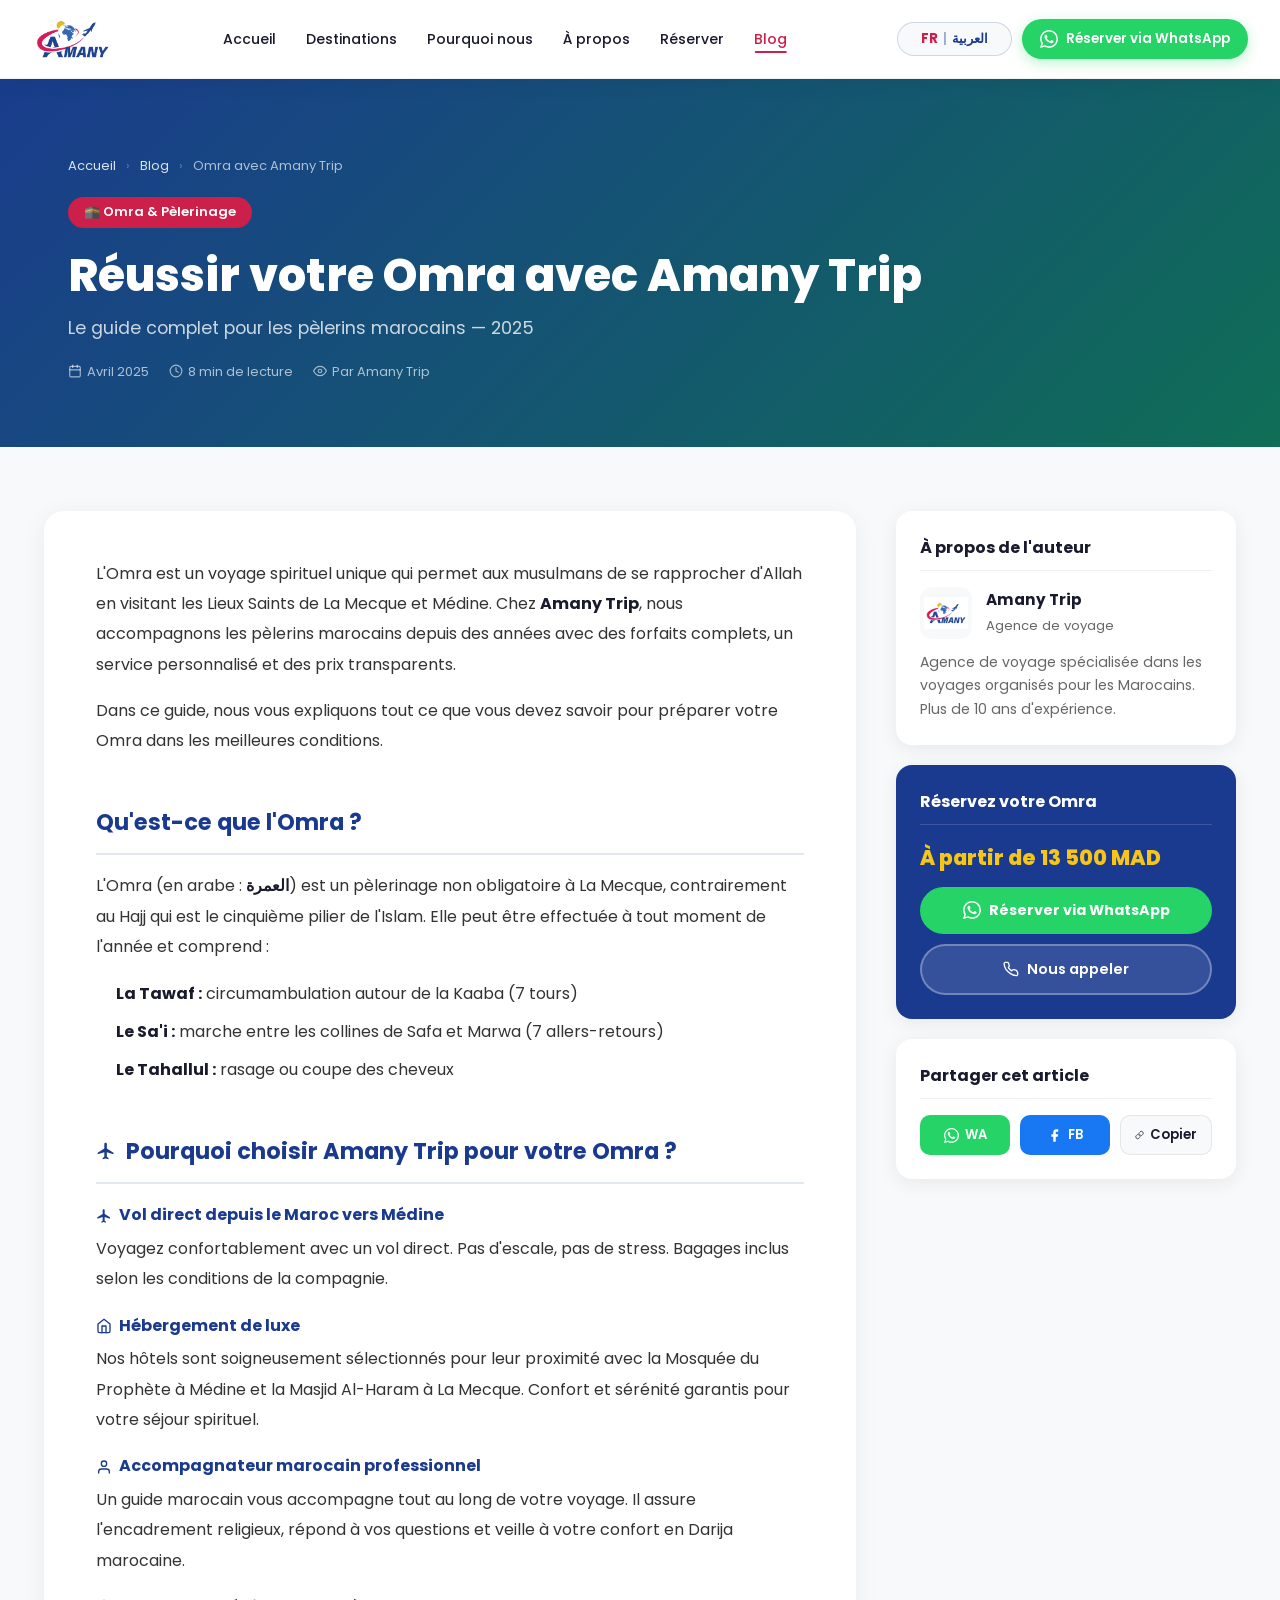
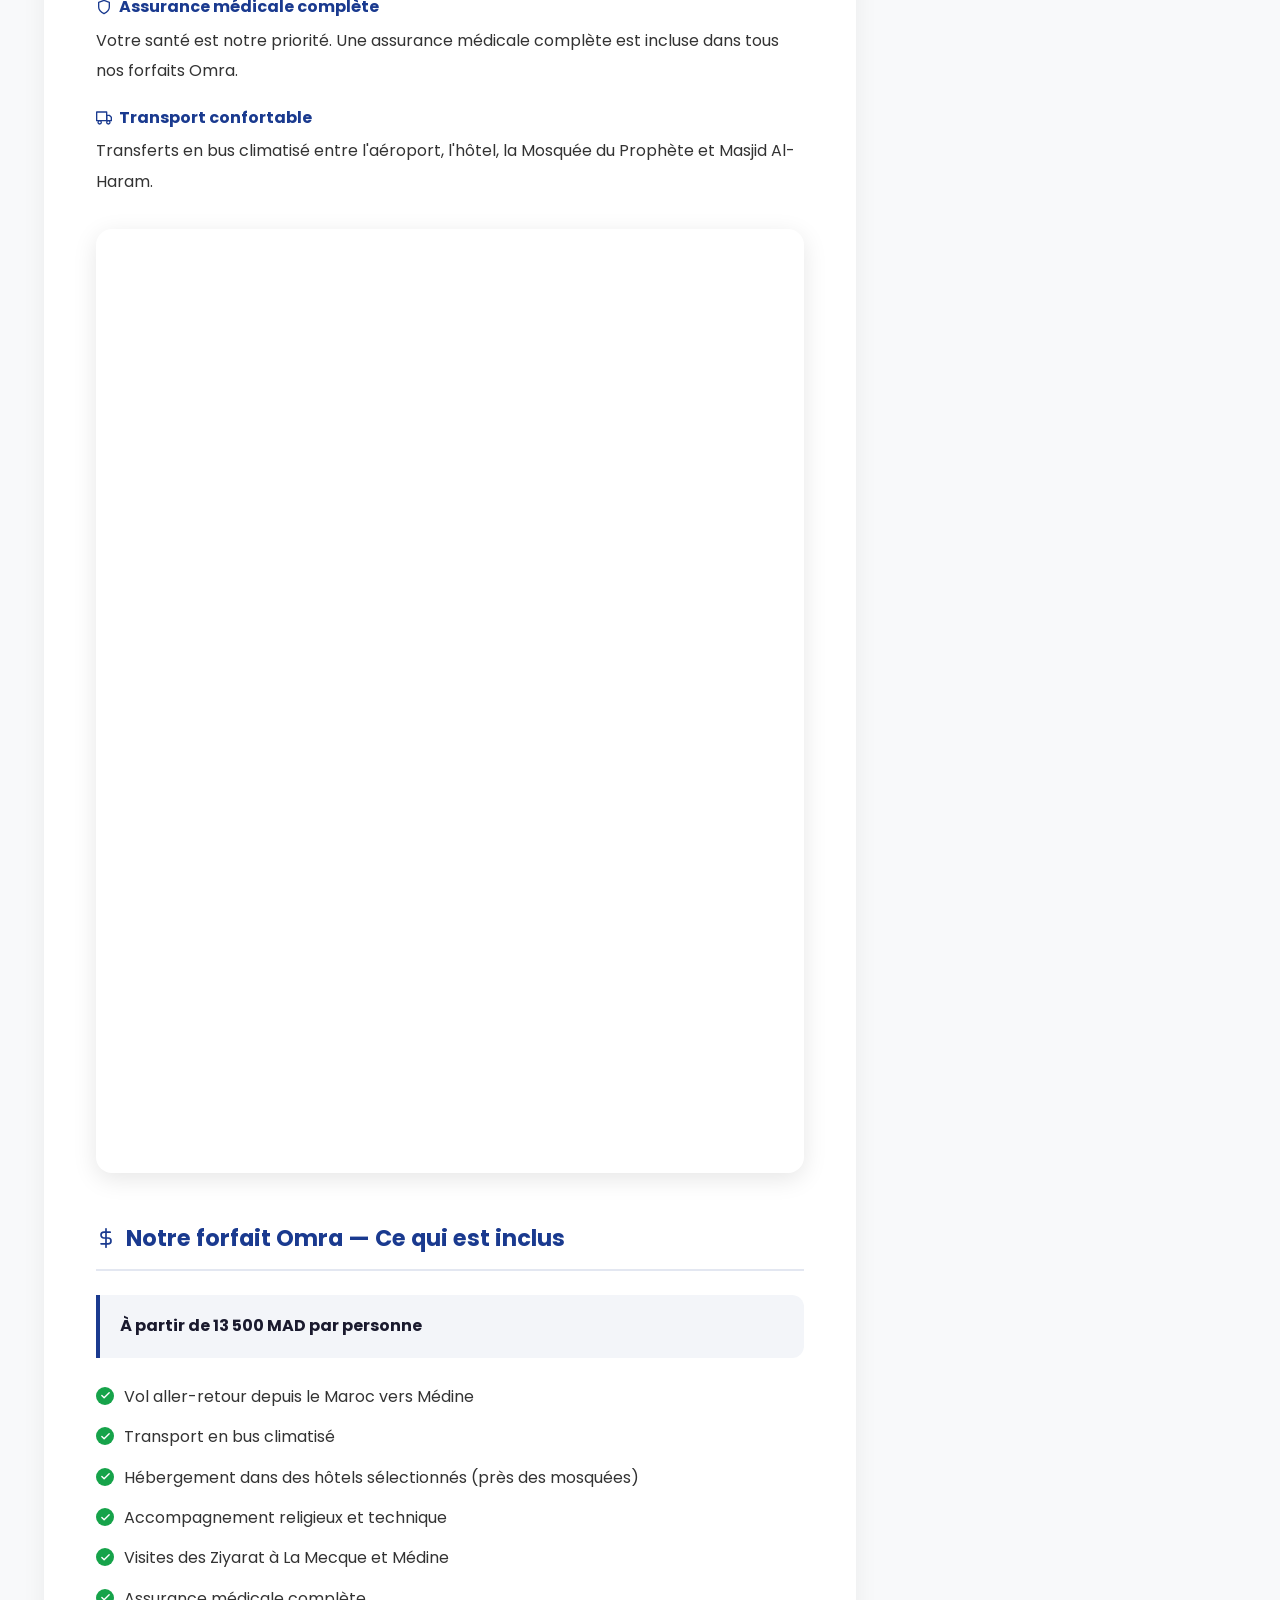
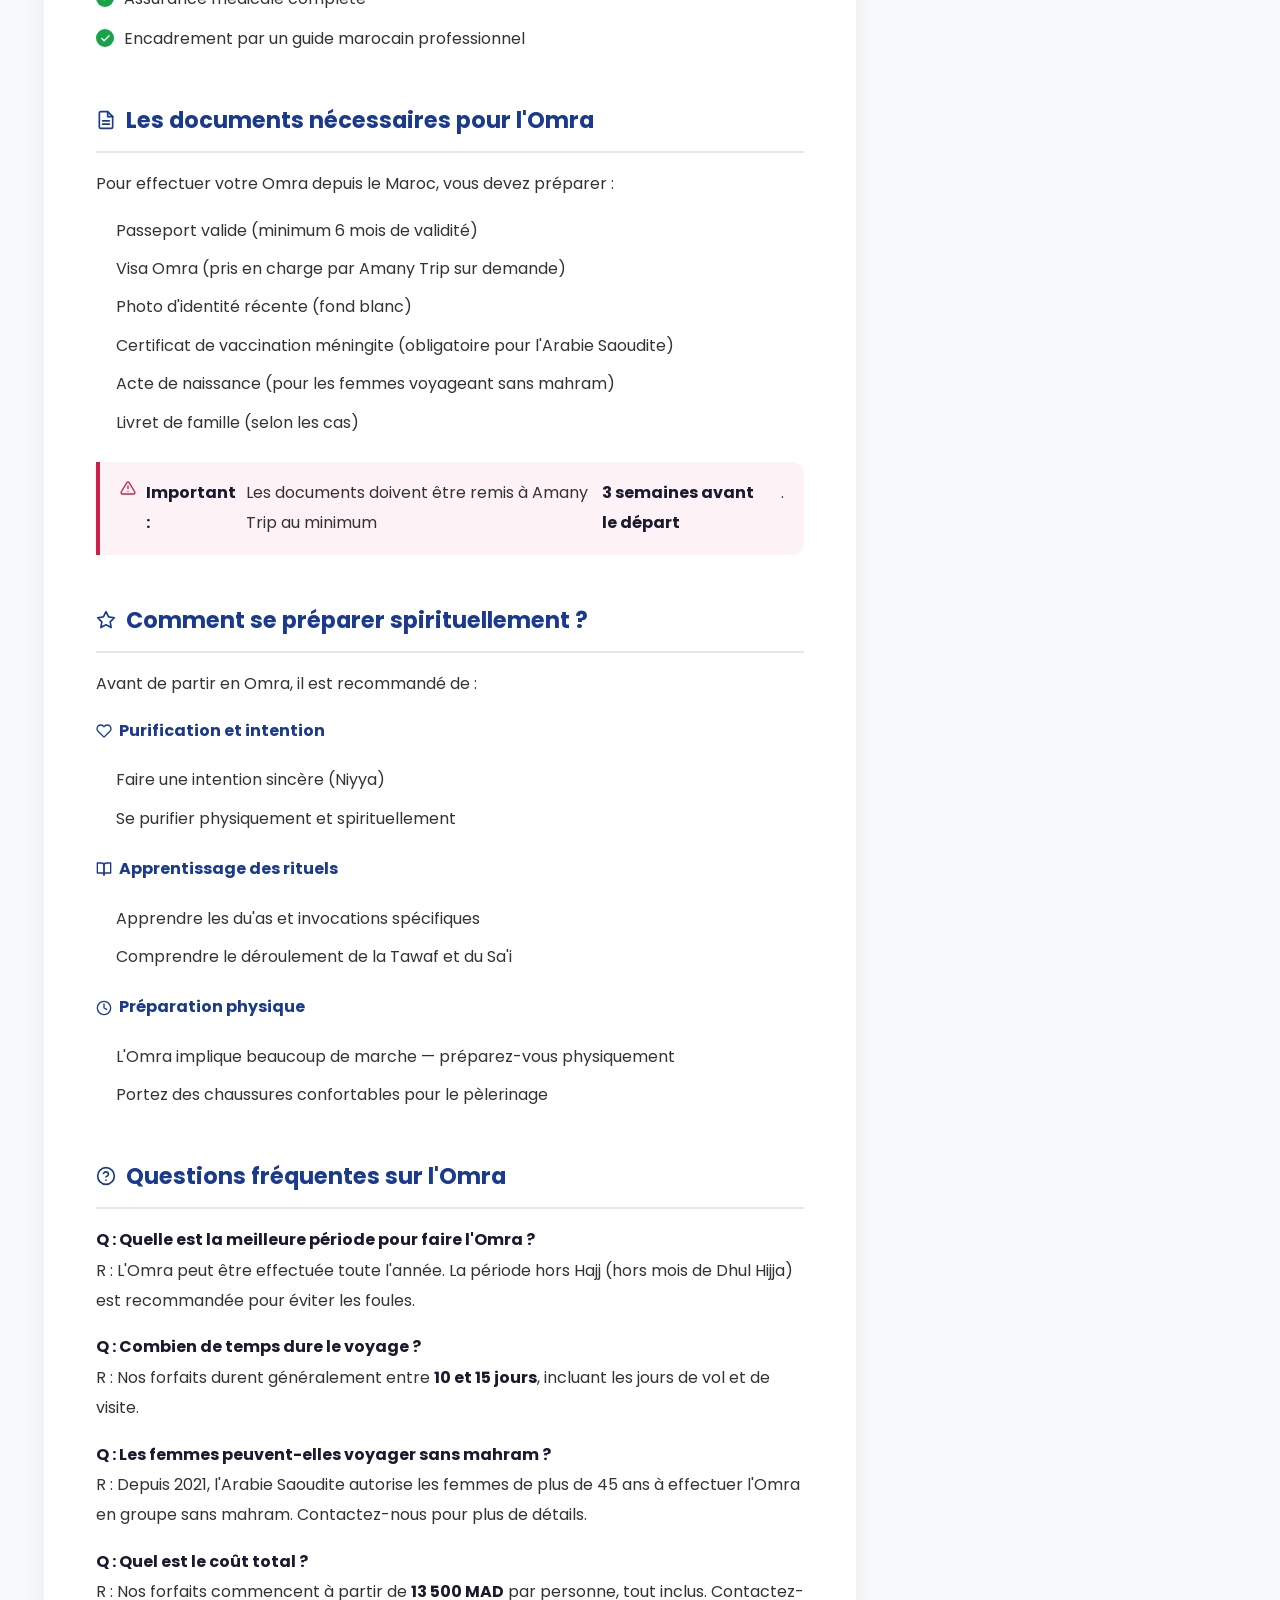
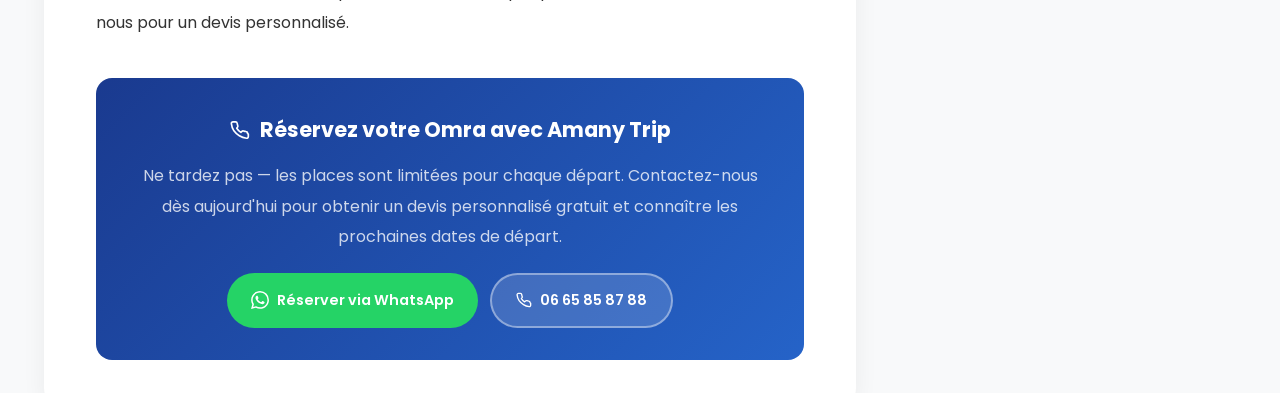
==== commit 4b07a887: "adding more pictures to the blog" ====
--- a/blog/omra-avec-amany-trip.html
+++ b/blog/omra-avec-amany-trip.html
@@ -245,6 +245,13 @@
             </strong><br>
             Transferts en bus climatisé entre l'aéroport, l'hôtel, la Mosquée du Prophète et Masjid Al-Haram.</p>
 
+            <figure class="article-figure">
+              <picture>
+                <source media="(max-width: 768px)" srcset="../assets/images/omra-blog-phone-2.jpg">
+                <img src="../assets/images/omra-blog-pc-2.jpg" alt="Pèlerins en Omra avec Amany Trip" loading="lazy" decoding="async">
+              </picture>
+            </figure>
+
             <h2>
               <svg width="20" height="20" viewBox="0 0 24 24" fill="none" stroke="currentColor" stroke-width="2" stroke-linecap="round" stroke-linejoin="round" aria-hidden="true"><line x1="12" y1="1" x2="12" y2="23"/><path d="M17 5H9.5a3.5 3.5 0 0 0 0 7h5a3.5 3.5 0 0 1 0 7H6"/></svg>
               Notre forfait Omra — Ce qui est inclus
@@ -396,6 +403,13 @@
               نقل مريح
             </strong><br>
             تنقلات بحافلة مكيفة بين المطار والفندق والمسجد النبوي والمسجد الحرام.</p>
+
+            <figure class="article-figure">
+              <picture>
+                <source media="(max-width: 768px)" srcset="../assets/images/omra-blog-phone-2.jpg">
+                <img src="../assets/images/omra-blog-pc-2.jpg" alt="حجاج العمرة مع أماني تريب" loading="lazy" decoding="async">
+              </picture>
+            </figure>
 
             <h2>
               <svg width="20" height="20" viewBox="0 0 24 24" fill="none" stroke="currentColor" stroke-width="2" stroke-linecap="round" stroke-linejoin="round" aria-hidden="true"><line x1="12" y1="1" x2="12" y2="23"/><path d="M17 5H9.5a3.5 3.5 0 0 0 0 7h5a3.5 3.5 0 0 1 0 7H6"/></svg>
--- a/css/blog.css
+++ b/css/blog.css
@@ -910,6 +910,21 @@
   right: 0;
 }
 
+/* Article inline figure / image */
+.article-figure {
+  margin: 32px 0;
+  border-radius: 16px;
+  overflow: hidden;
+  box-shadow: 0 6px 24px rgba(0,0,0,.10);
+}
+
+.article-figure picture,
+.article-figure img {
+  width: 100%;
+  height: auto;
+  display: block;
+}
+
 /* CTA box h3 icon */
 .article-content .cta-box h3 {
   display: flex;
--- a/css/blog.css
+++ b/css/blog.css
@@ -910,6 +910,21 @@
   right: 0;
 }
 
+/* Article inline figure / image */
+.article-figure {
+  margin: 32px 0;
+  border-radius: 16px;
+  overflow: hidden;
+  box-shadow: 0 6px 24px rgba(0,0,0,.10);
+}
+
+.article-figure picture,
+.article-figure img {
+  width: 100%;
+  height: auto;
+  display: block;
+}
+
 /* CTA box h3 icon */
 .article-content .cta-box h3 {
   display: flex;
